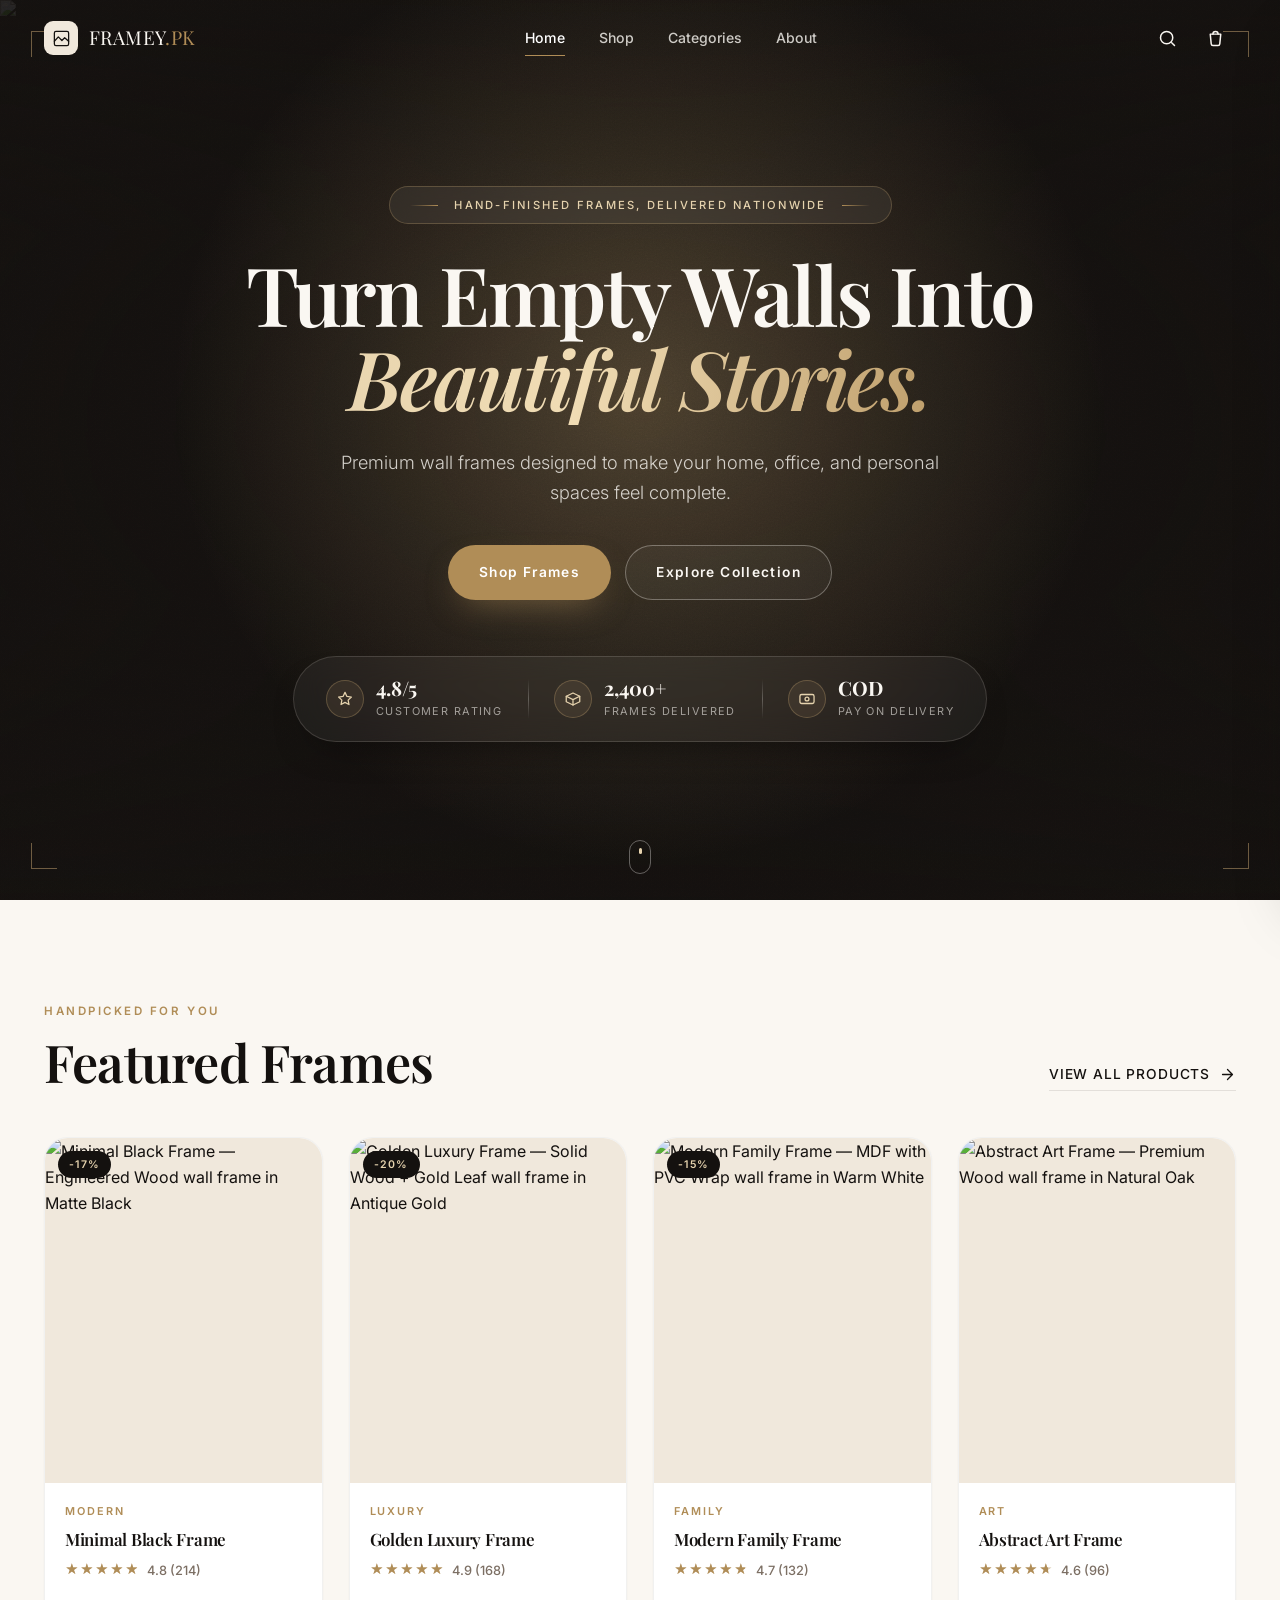
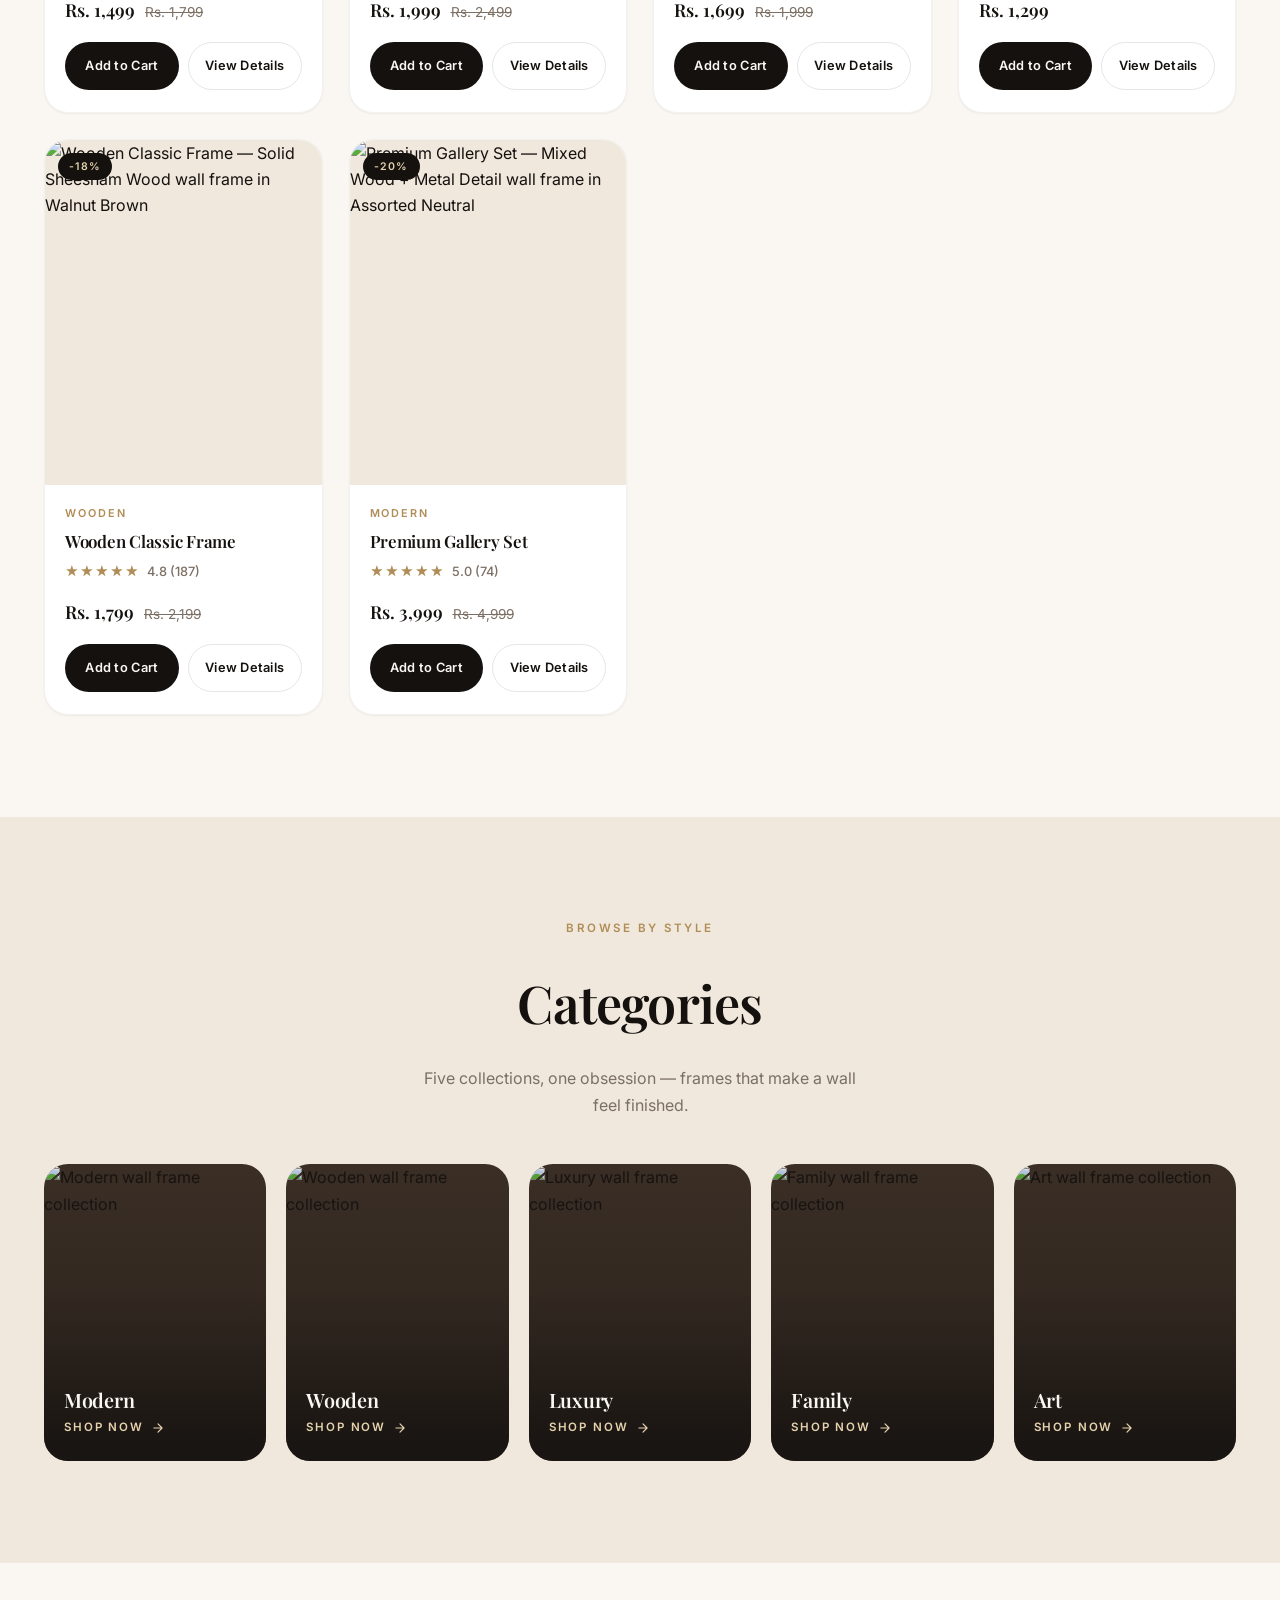
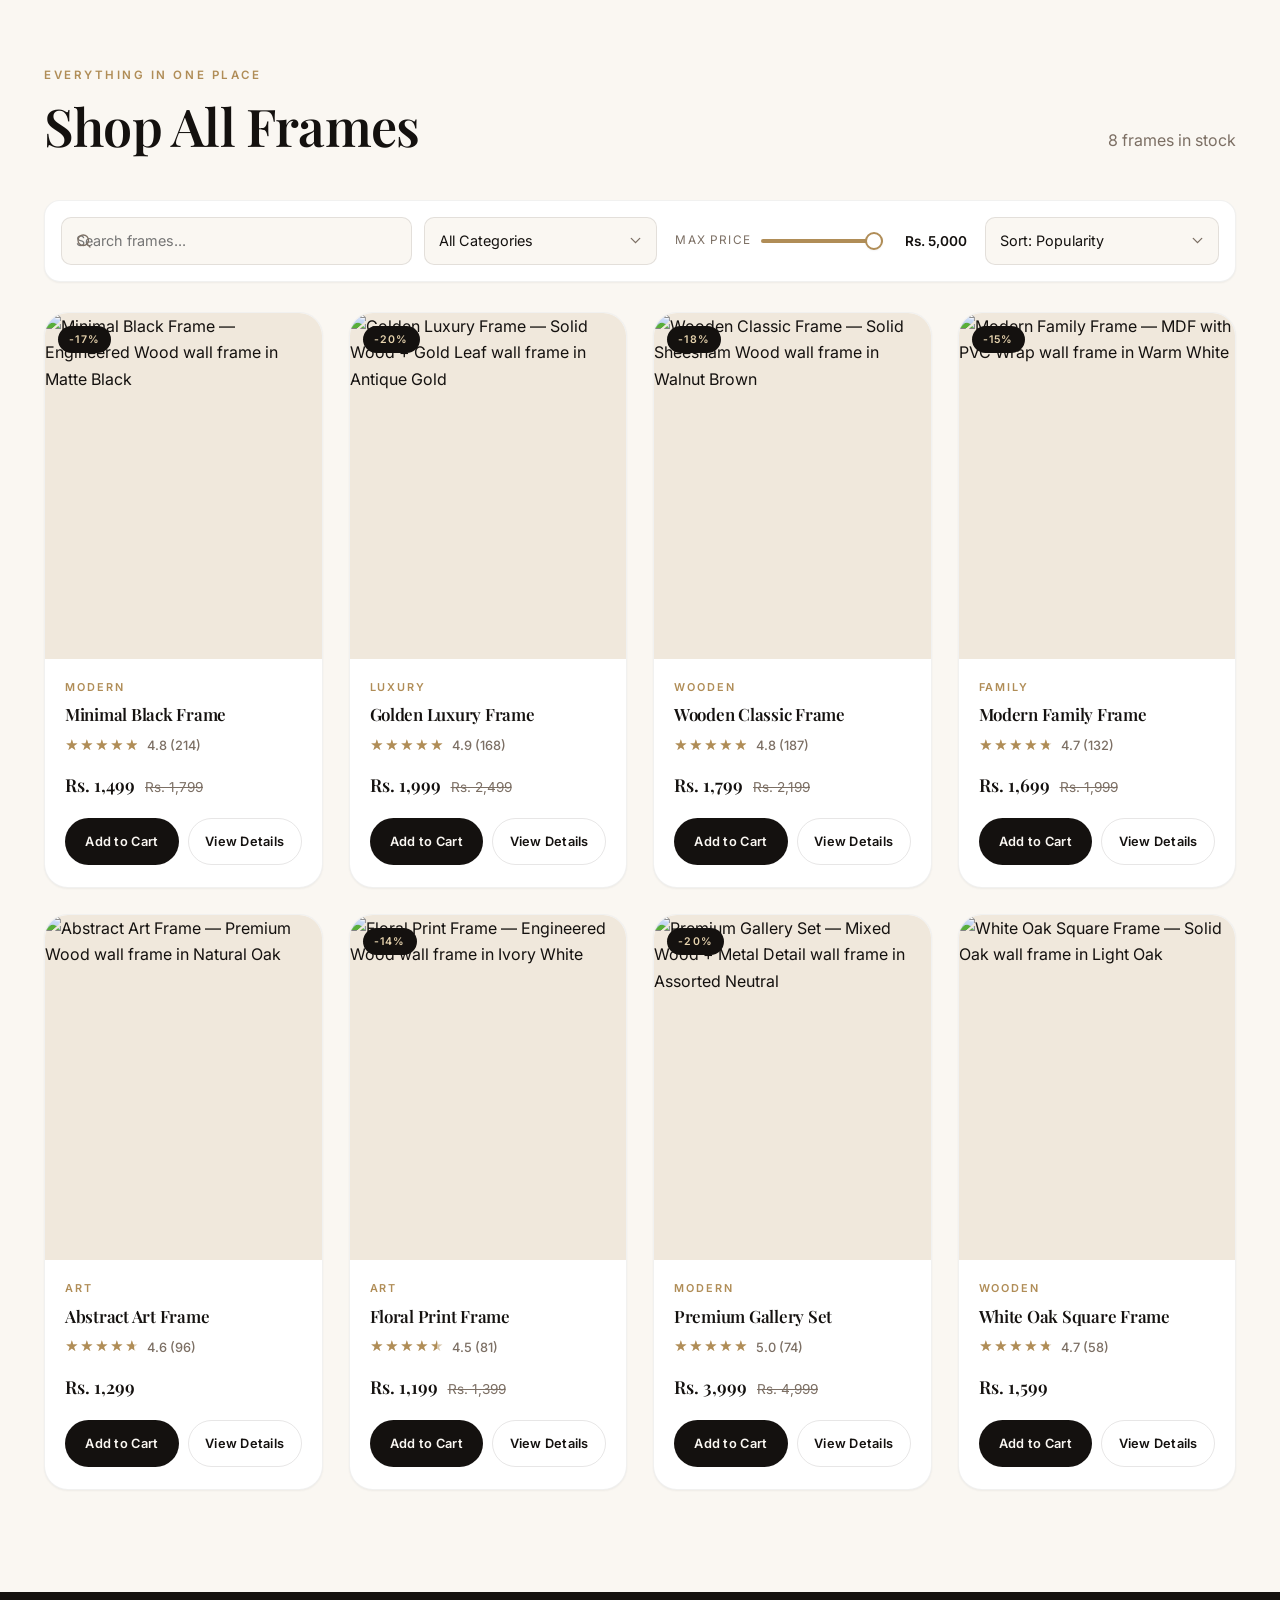
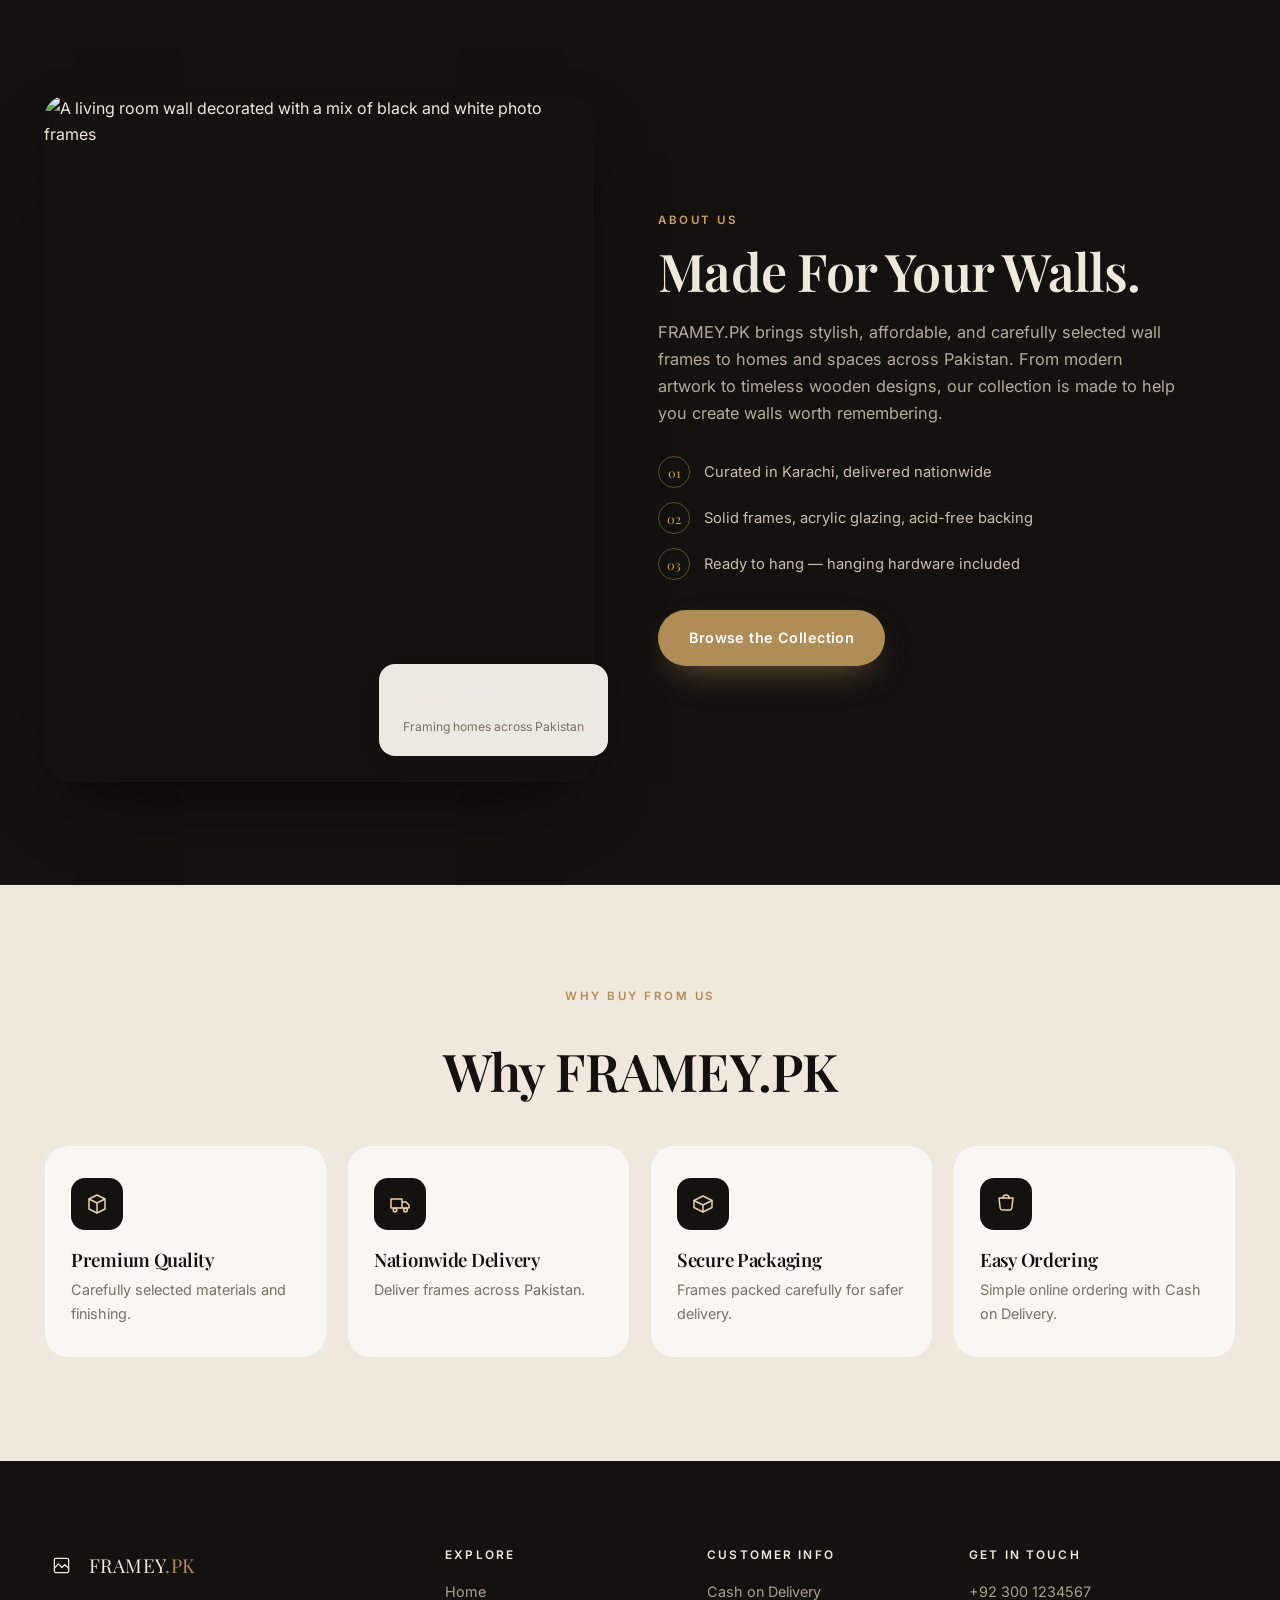
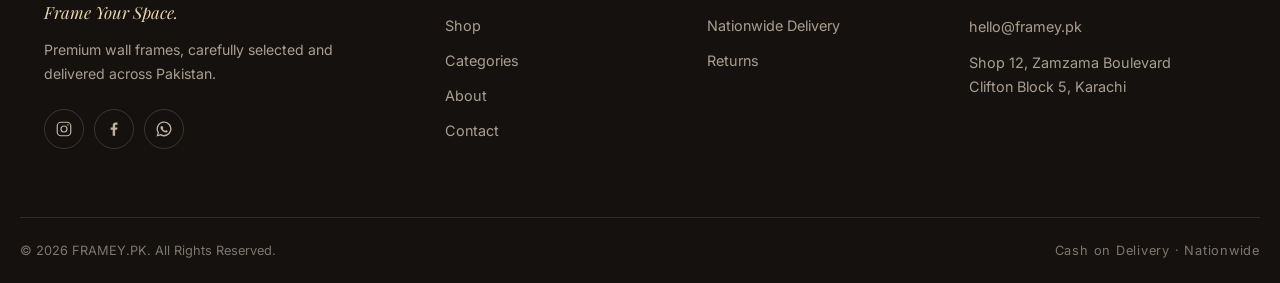
==== index.html @ b2a30f84 "Initial commit: FRAMEY.PK storefront, admin panel and Supabase schema" ====
<!DOCTYPE html>
<html lang="en">
<head>
<meta charset="UTF-8" />
<meta name="viewport" content="width=device-width, initial-scale=1.0" />
<title>FRAMEY.PK — Turn Empty Walls Into Beautiful Stories</title>
<meta name="description" content="FRAMEY.PK sells premium, hand-finished wall frames across Pakistan. Modern, wooden, luxury, family and art frames with nationwide delivery and Cash on Delivery." />
<meta name="theme-color" content="#14110f" />
<link rel="preconnect" href="https://fonts.googleapis.com" />
<link rel="preconnect" href="https://fonts.gstatic.com" crossorigin />
<link href="https://fonts.googleapis.com/css2?family=Playfair+Display:wght@500;600;700&family=Inter:wght@300;400;500;600&display=swap" rel="stylesheet" />
<link rel="stylesheet" href="style.css" />
</head>
<body>

<!-- ================= NAVBAR ================= -->
<header class="nav" id="nav">
  <div class="nav__inner container">
    <a href="#home" class="brand" aria-label="FRAMEY.PK home">
      <span class="brand__mark" aria-hidden="true">
        <svg viewBox="0 0 24 24" fill="none" stroke="currentColor" stroke-width="1.6">
          <rect x="3" y="3" width="18" height="18" rx="2" />
          <path d="M3 15.5 8 10l4.5 4.5L16 11l5 4.5" stroke-linecap="round" stroke-linejoin="round" />
        </svg>
      </span>
      <span class="brand__text">FRAMEY<em>.PK</em></span>
    </a>

    <nav class="nav__links" id="navLinks" aria-label="Primary">
      <a href="#home" class="nav__link is-active">Home</a>
      <a href="#shop" class="nav__link">Shop</a>
      <a href="#categories" class="nav__link">Categories</a>
      <a href="#about" class="nav__link">About</a>
    </nav>

    <div class="nav__actions">
      <button class="icon-btn" id="searchToggle" type="button" aria-label="Search frames" aria-expanded="false">
        <svg viewBox="0 0 24 24" fill="none" stroke="currentColor" stroke-width="1.7" stroke-linecap="round">
          <circle cx="11" cy="11" r="7" /><path d="m20 20-3.2-3.2" />
        </svg>
      </button>

      <button class="icon-btn" id="cartToggle" type="button" aria-label="Open cart" aria-expanded="false">
        <svg viewBox="0 0 24 24" fill="none" stroke="currentColor" stroke-width="1.7" stroke-linecap="round" stroke-linejoin="round">
          <path d="M6 7h12l-1.1 11.2a2 2 0 0 1-2 1.8H9.1a2 2 0 0 1-2-1.8Z" />
          <path d="M9 7a3 3 0 0 1 6 0" />
        </svg>
        <span class="badge" id="cartCount" hidden>0</span>
      </button>

      <button class="icon-btn burger" id="burger" type="button" aria-label="Open menu" aria-expanded="false" aria-controls="navLinks">
        <span></span><span></span><span></span>
      </button>
    </div>
  </div>

  <!-- Search bar (collapsible) -->
  <div class="navsearch" id="navSearch" hidden>
    <div class="container navsearch__inner">
      <svg viewBox="0 0 24 24" fill="none" stroke="currentColor" stroke-width="1.7" stroke-linecap="round" aria-hidden="true">
        <circle cx="11" cy="11" r="7" /><path d="m20 20-3.2-3.2" />
      </svg>
      <input type="search" id="navSearchInput" placeholder="Search frames — try &quot;wooden&quot; or &quot;luxury&quot;" aria-label="Search products" />
      <span class="navsearch__count" id="navSearchCount"></span>
      <button class="navsearch__close" id="navSearchClose" type="button" aria-label="Close search">&times;</button>
    </div>
  </div>
</header>

<main>
<!-- ================= HERO ================= -->
<section class="hero" id="home">
  <div class="hero__media">
    <img src="https://images.unsplash.com/photo-1650138278103-1f8a3d208cb3?auto=format&fit=crop&w=1920&q=70"
         alt="A living room with a colourful gallery wall of framed pictures above a blue sofa" fetchpriority="high" />
  </div>
  <div class="hero__scrim"></div>
  <div class="hero__glow" aria-hidden="true"></div>
  <div class="hero__grain" aria-hidden="true"></div>

  <div class="hero__marks" aria-hidden="true">
    <span></span><span></span><span></span><span></span>
  </div>

  <div class="container hero__inner">
    <p class="hero__eyebrow reveal" data-delay="0">
      <span class="rule"></span>
      <span>Hand-finished frames, delivered nationwide</span>
      <span class="rule"></span>
    </p>

    <h1 class="hero__title reveal" data-delay="1">
      Turn Empty Walls Into <em>Beautiful Stories.</em>
    </h1>

    <p class="hero__text reveal" data-delay="2">
      Premium wall frames designed to make your home, office, and personal spaces feel complete.
    </p>

    <div class="hero__cta reveal" data-delay="3">
      <a href="#shop" class="btn btn--gold hero__btn" data-scroll>Shop Frames</a>
      <a href="#categories" class="btn btn--ghost hero__btn" data-scroll>Explore Collection</a>
    </div>

    <ul class="hero__stats reveal" data-delay="4">
      <li class="hero__stat">
        <span class="hero__statIcon" aria-hidden="true">
          <svg viewBox="0 0 24 24" fill="none" stroke="currentColor" stroke-width="1.7" stroke-linecap="round" stroke-linejoin="round">
            <path d="m12 3.2 2.6 5.4 5.9.8-4.3 4.1 1.1 5.9-5.3-2.9-5.3 2.9 1.1-5.9L3.5 9.4l5.9-.8L12 3.2Z" />
          </svg>
        </span>
        <span class="hero__statBody"><strong>4.8/5</strong><span>Customer rating</span></span>
      </li>
      <li class="hero__stat">
        <span class="hero__statIcon" aria-hidden="true">
          <svg viewBox="0 0 24 24" fill="none" stroke="currentColor" stroke-width="1.7" stroke-linecap="round" stroke-linejoin="round">
            <path d="M3 8.4 12 4l9 4.4v7.2L12 20l-9-4.4V8.4Z" />
            <path d="m3 8.4 9 4.4 9-4.4M12 12.8V20" />
          </svg>
        </span>
        <span class="hero__statBody"><strong>2,400+</strong><span>Frames delivered</span></span>
      </li>
      <li class="hero__stat">
        <span class="hero__statIcon" aria-hidden="true">
          <svg viewBox="0 0 24 24" fill="none" stroke="currentColor" stroke-width="1.7" stroke-linecap="round" stroke-linejoin="round">
            <rect x="2.6" y="6" width="18.8" height="12" rx="2.2" />
            <circle cx="12" cy="12" r="2.6" />
          </svg>
        </span>
        <span class="hero__statBody"><strong>COD</strong><span>Pay on delivery</span></span>
      </li>
    </ul>
  </div>

  <a class="hero__scroll" href="#featured" data-scroll aria-label="Scroll to featured frames">
    <span></span>
  </a>
</section>

<!-- ================= FEATURED ================= -->
<section class="section" id="featured">
  <div class="container">
    <header class="sec-head reveal">
      <div>
        <p class="sec-head__eyebrow">Handpicked for you</p>
        <h2 class="sec-head__title">Featured Frames</h2>
      </div>
      <a href="#shop" class="link-arrow" data-scroll>View all products
        <svg viewBox="0 0 24 24" fill="none" stroke="currentColor" stroke-width="1.8" stroke-linecap="round" stroke-linejoin="round" aria-hidden="true">
          <path d="M5 12h13M12 5l7 7-7 7" />
        </svg>
      </a>
    </header>

    <div class="grid grid--featured" id="featuredGrid"></div>
  </div>
</section>

<!-- ================= CATEGORIES ================= -->
<section class="section section--beige" id="categories">
  <div class="container">
    <header class="sec-head sec-head--center reveal">
      <p class="sec-head__eyebrow">Browse by style</p>
      <h2 class="sec-head__title">Categories</h2>
      <p class="sec-head__sub">Five collections, one obsession — frames that make a wall feel finished.</p>
    </header>

    <div class="cats" id="catGrid"></div>
  </div>
</section>

<!-- ================= SHOP ================= -->
<section class="section" id="shop">
  <div class="container">
    <header class="sec-head reveal">
      <div>
        <p class="sec-head__eyebrow">Everything in one place</p>
        <h2 class="sec-head__title">Shop All Frames</h2>
      </div>
      <p class="sec-head__sub sec-head__sub--right" id="shopCount" aria-live="polite"></p>
    </header>

    <!-- Toolbar -->
    <div class="toolbar reveal" id="toolbar">
      <div class="toolbar__row">
        <div class="field field--search">
          <svg viewBox="0 0 24 24" fill="none" stroke="currentColor" stroke-width="1.7" stroke-linecap="round" aria-hidden="true">
            <circle cx="11" cy="11" r="7" /><path d="m20 20-3.2-3.2" />
          </svg>
          <input type="search" id="shopSearch" placeholder="Search frames..." aria-label="Search frames" />
        </div>

        <div class="field">
          <select id="shopCategory" aria-label="Filter by category">
            <option value="all">All Categories</option>
          </select>
        </div>

        <div class="field field--price">
          <label for="shopPrice">Max Price</label>
          <input type="range" id="shopPrice" min="0" max="5000" step="100" value="5000" />
          <output id="shopPriceOut">Rs. 5,000</output>
        </div>

        <div class="field">
          <select id="shopSort" aria-label="Sort products">
            <option value="popular">Sort: Popularity</option>
            <option value="low">Price: Low to High</option>
            <option value="high">Price: High to Low</option>
            <option value="rating">Rating: Highest</option>
            <option value="name">Name: A to Z</option>
          </select>
        </div>
      </div>

      <div class="chips" id="activeChips" hidden>
        <span class="chips__label">Active:</span>
        <div class="chips__list" id="chipList"></div>
        <button class="btn btn--tiny" id="clearFilters" type="button">Clear all</button>
      </div>
    </div>

    <div class="grid grid--shop" id="shopGrid"></div>

    <div class="empty" id="shopEmpty" hidden>
      <div class="empty__icon" aria-hidden="true">
        <svg viewBox="0 0 24 24" fill="none" stroke="currentColor" stroke-width="1.4">
          <rect x="3" y="3" width="18" height="18" rx="2" />
          <path d="m7 15 3.2-3.4L13 14.6l2.4-2.6L19 16" stroke-linecap="round" stroke-linejoin="round" />
        </svg>
      </div>
      <h3 id="shopEmptyTitle">No frames match your filters</h3>
      <p id="shopEmptyText">Try a different category, raise the price limit, or clear your search.</p>
      <button class="btn btn--dark" id="emptyReset" type="button">Reset Filters</button>
    </div>
  </div>
</section>

<!-- ================= ABOUT ================= -->
<section class="section section--ink" id="about">
  <div class="container about">
    <figure class="about__media reveal">
      <img src="https://images.unsplash.com/photo-1562379448-8ed492a653cf?auto=format&fit=crop&w=1000&q=70"
           alt="A living room wall decorated with a mix of black and white photo frames" loading="lazy" />
      <figcaption class="about__badge">
        <strong>Since 2019</strong>
        <span>Framing homes across Pakistan</span>
      </figcaption>
    </figure>

    <div class="about__body reveal" data-delay="1">
      <p class="sec-head__eyebrow">About us</p>
      <h2 class="sec-head__title">Made For Your Walls.</h2>
      <p class="about__text">
        FRAMEY.PK brings stylish, affordable, and carefully selected wall frames to homes and spaces
        across Pakistan. From modern artwork to timeless wooden designs, our collection is made to
        help you create walls worth remembering.
      </p>

      <ul class="about__points">
        <li><span>01</span>Curated in Karachi, delivered nationwide</li>
        <li><span>02</span>Solid frames, acrylic glazing, acid-free backing</li>
        <li><span>03</span>Ready to hang — hanging hardware included</li>
      </ul>

      <a href="#shop" class="btn btn--gold" data-scroll>Browse the Collection</a>
    </div>
  </div>
</section>

<!-- ================= WHY FRAMEY.PK ================= -->
<section class="section section--beige" id="why">
  <div class="container">
    <header class="sec-head sec-head--center reveal">
      <p class="sec-head__eyebrow">Why buy from us</p>
      <h2 class="sec-head__title">Why FRAMEY.PK</h2>
    </header>

    <div class="feats">
      <article class="feat reveal">
        <span class="feat__icon" aria-hidden="true">
          <svg viewBox="0 0 24 24" fill="none" stroke="currentColor" stroke-width="1.5" stroke-linecap="round" stroke-linejoin="round">
            <path d="M12 3 4 7v10l8 4 8-4V7Z" /><path d="m4 7 8 4 8-4M12 21V11" />
          </svg>
        </span>
        <h3>Premium Quality</h3>
        <p>Carefully selected materials and finishing.</p>
      </article>

      <article class="feat reveal" data-delay="1">
        <span class="feat__icon" aria-hidden="true">
          <svg viewBox="0 0 24 24" fill="none" stroke="currentColor" stroke-width="1.5" stroke-linecap="round" stroke-linejoin="round">
            <path d="M3 7h11v9H3zM14 10h4l3 3v3h-7z" /><circle cx="7" cy="18" r="1.8" /><circle cx="17.5" cy="18" r="1.8" />
          </svg>
        </span>
        <h3>Nationwide Delivery</h3>
        <p>Deliver frames across Pakistan.</p>
      </article>

      <article class="feat reveal" data-delay="2">
        <span class="feat__icon" aria-hidden="true">
          <svg viewBox="0 0 24 24" fill="none" stroke="currentColor" stroke-width="1.5" stroke-linecap="round" stroke-linejoin="round">
            <path d="M3 8.5 12 4l9 4.5v7L12 20l-9-4.5Z" /><path d="M3 8.5 12 13l9-4.5M12 13v7" />
          </svg>
        </span>
        <h3>Secure Packaging</h3>
        <p>Frames packed carefully for safer delivery.</p>
      </article>

      <article class="feat reveal" data-delay="3">
        <span class="feat__icon" aria-hidden="true">
          <svg viewBox="0 0 24 24" fill="none" stroke="currentColor" stroke-width="1.5" stroke-linecap="round" stroke-linejoin="round">
            <path d="M5 6h14l-1.2 10.2a2 2 0 0 1-2 1.8H8.2a2 2 0 0 1-2-1.8Z" /><path d="M9 6a3 3 0 0 1 6 0" />
          </svg>
        </span>
        <h3>Easy Ordering</h3>
        <p>Simple online ordering with Cash on Delivery.</p>
      </article>
    </div>
  </div>
</section>
</main>

<!-- ================= FOOTER ================= -->
<footer class="footer">
  <div class="container footer__inner">
    <div class="footer__brand">
      <a href="#home" class="brand brand--footer">
        <span class="brand__mark" aria-hidden="true">
          <svg viewBox="0 0 24 24" fill="none" stroke="currentColor" stroke-width="1.6">
            <rect x="3" y="3" width="18" height="18" rx="2" />
            <path d="M3 15.5 8 10l4.5 4.5L16 11l5 4.5" stroke-linecap="round" stroke-linejoin="round" />
          </svg>
        </span>
        <span class="brand__text">FRAMEY<em>.PK</em></span>
      </a>
      <p class="footer__tag">Frame Your Space.</p>
      <p class="footer__blurb">
        Premium wall frames, carefully selected and delivered across Pakistan.
      </p>
      <ul class="socials" aria-label="Social links">
        <li>
          <a href="https://instagram.com" target="_blank" rel="noopener noreferrer" aria-label="Instagram">
            <svg viewBox="0 0 24 24" fill="none" stroke="currentColor" stroke-width="1.6" aria-hidden="true">
              <rect x="3" y="3" width="18" height="18" rx="5" /><circle cx="12" cy="12" r="4" /><circle cx="17.2" cy="6.8" r="1" fill="currentColor" stroke="none" />
            </svg>
          </a>
        </li>
        <li>
          <a href="https://facebook.com" target="_blank" rel="noopener noreferrer" aria-label="Facebook">
            <svg viewBox="0 0 24 24" fill="currentColor" aria-hidden="true">
              <path d="M13.5 21v-8h2.7l.4-3.1h-3.1V7.9c0-.9.25-1.5 1.55-1.5h1.65V3.6c-.29-.04-1.27-.12-2.41-.12-2.39 0-4.03 1.46-4.03 4.14V9.9H7.5V13h2.76v8Z" />
            </svg>
          </a>
        </li>
        <li>
          <a href="https://wa.me/923001234567" target="_blank" rel="noopener noreferrer" aria-label="WhatsApp">
            <svg viewBox="0 0 24 24" fill="currentColor" aria-hidden="true">
              <path d="M12.04 2a9.9 9.9 0 0 0-8.5 14.95L2 22l5.2-1.5A9.9 9.9 0 1 0 12.04 2Zm0 1.8a8.1 8.1 0 1 1-4.2 15l-.3-.18-3.08.89.88-3-.2-.31A8.1 8.1 0 0 1 12.04 3.8Zm-3.3 4.3c-.15 0-.4.06-.6.29-.21.22-.8.78-.8 1.9 0 1.12.82 2.2.93 2.35.11.15 1.6 2.56 4 3.48 2 .77 2.4.62 2.83.58.44-.04 1.4-.57 1.6-1.12.2-.55.2-1.02.14-1.12-.06-.1-.2-.15-.42-.26-.21-.11-1.26-.62-1.45-.7-.2-.07-.34-.1-.48.11-.15.22-.55.7-.67.84-.13.15-.25.17-.46.06-.22-.11-.91-.34-1.73-1.07-.64-.57-1.07-1.27-1.19-1.49-.13-.22-.02-.34.09-.45.1-.1.21-.24.31-.37.11-.12.14-.21.21-.35.07-.13.04-.25-.02-.35-.06-.11-.48-1.19-.67-1.62-.17-.42-.35-.37-.48-.38l-.42-.01Z" />
            </svg>
          </a>
        </li>
      </ul>
    </div>

    <nav class="footer__col" aria-label="Footer">
      <h4>Explore</h4>
      <ul>
        <li><a href="#home" data-scroll>Home</a></li>
        <li><a href="#shop" data-scroll>Shop</a></li>
        <li><a href="#categories" data-scroll>Categories</a></li>
        <li><a href="#about" data-scroll>About</a></li>
        <li><a href="#contact" data-scroll>Contact</a></li>
      </ul>
    </nav>

    <div class="footer__col">
      <h4>Customer Info</h4>
      <ul>
        <li>Cash on Delivery</li>
        <li>Nationwide Delivery</li>
        <li>Returns</li>
      </ul>
    </div>

    <div class="footer__col" id="contact">
      <h4>Get In Touch</h4>
      <ul class="footer__contact">
        <li><a href="tel:+923001234567">+92 300 1234567</a></li>
        <li><a href="mailto:hello@framey.pk">hello@framey.pk</a></li>
        <li>Shop 12, Zamzama Boulevard<br />Clifton Block 5, Karachi</li>
      </ul>
    </div>
  </div>

  <div class="container footer__bottom">
    <p>&copy; 2026 FRAMEY.PK. All Rights Reserved.</p>
    <p class="footer__pay">Cash on Delivery &middot; Nationwide</p>
  </div>
</footer>

<!-- ================= PRODUCT MODAL ================= -->
<div class="overlay" id="productOverlay" hidden>
  <div class="modal" id="productModal" role="dialog" aria-modal="true" aria-labelledby="pmName">
    <button class="modal__close" data-close type="button" aria-label="Close product details">&times;</button>
    <div class="modal__body" id="productModalBody"></div>
  </div>
</div>

<!-- ================= CART DRAWER ================= -->
<div class="scrim" id="cartScrim" hidden></div>
<aside class="drawer" id="cartDrawer" aria-label="Shopping cart" aria-hidden="true">
  <header class="drawer__head">
    <h3>Your Cart <span id="drawerCount" class="drawer__count"></span></h3>
    <button class="drawer__close" id="cartClose" type="button" aria-label="Close cart">&times;</button>
  </header>

  <div class="drawer__body" id="cartItems"></div>

  <footer class="drawer__foot" id="cartFoot">
    <div class="sumline"><span>Subtotal</span><strong id="sumSubtotal">Rs. 0</strong></div>
    <div class="sumline"><span>Delivery</span><strong id="sumDelivery">Rs. 250</strong></div>
    <div class="sumline sumline--total"><span>Total</span><strong id="sumTotal">Rs. 0</strong></div>
    <p class="drawer__note">Pay in cash when your frames arrive. Nationwide delivery across Pakistan.</p>
    <button class="btn btn--gold btn--block" id="toCheckout" type="button">Proceed to Checkout</button>
    <button class="btn btn--ghost btn--block" id="keepShopping" type="button">Continue Shopping</button>
  </footer>
</aside>

<!-- ================= CHECKOUT MODAL ================= -->
<div class="overlay overlay--top" id="checkoutOverlay" hidden>
  <div class="modal modal--checkout" id="checkoutModal" role="dialog" aria-modal="true" aria-labelledby="coTitle">
    <button class="modal__close" data-close type="button" aria-label="Close checkout">&times;</button>

    <div class="checkout">
      <div class="checkout__main">
        <h2 class="checkout__title" id="coTitle">Checkout</h2>
        <p class="checkout__sub">Fill in your details — we confirm by phone before dispatch.</p>

        <form id="checkoutForm" novalidate>
          <div class="form-grid">
            <div class="form-row">
              <label for="coName">Full Name</label>
              <input type="text" id="coName" name="name" placeholder="Ahmed Khan" autocomplete="name" />
              <small class="err" data-for="coName"></small>
            </div>

            <div class="form-row">
              <label for="coPhone">Phone Number</label>
              <input type="tel" id="coPhone" name="phone" placeholder="03XX XXXXXXX" inputmode="numeric" autocomplete="tel" />
              <small class="err" data-for="coPhone"></small>
            </div>

            <div class="form-row form-row--full">
              <label for="coEmail">Email</label>
              <input type="email" id="coEmail" name="email" placeholder="you@example.com" autocomplete="email" />
              <small class="err" data-for="coEmail"></small>
            </div>

            <div class="form-row form-row--full">
              <label for="coAddress">Complete Address</label>
              <textarea id="coAddress" name="address" rows="3" placeholder="House / flat no, street, area" autocomplete="street-address"></textarea>
              <small class="err" data-for="coAddress"></small>
            </div>

            <div class="form-row">
              <label for="coCity">City</label>
              <input type="text" id="coCity" name="city" placeholder="Karachi" autocomplete="address-level2" />
              <small class="err" data-for="coCity"></small>
            </div>

            <div class="form-row">
              <label for="coProvince">Province</label>
              <select id="coProvince" name="province">
                <option value="">Select province</option>
                <option>Punjab</option>
                <option>Sindh</option>
                <option>Khyber Pakhtunkhwa</option>
                <option>Balochistan</option>
                <option>Gilgit-Baltistan</option>
                <option>Azad Jammu &amp; Kashmir</option>
                <option>Islamabad Capital Territory</option>
              </select>
              <small class="err" data-for="coProvince"></small>
            </div>

            <div class="form-row">
              <label for="coPostal">Postal Code</label>
              <input type="text" id="coPostal" name="postal" placeholder="75500" inputmode="numeric" autocomplete="postal-code" />
              <small class="err" data-for="coPostal"></small>
            </div>

            <div class="form-row form-row--full">
              <label for="coNotes">Order Notes <span class="opt">(optional)</span></label>
              <textarea id="coNotes" name="notes" rows="2" placeholder="Delivery timing, landmark, gift message..."></textarea>
            </div>
          </div>

          <fieldset class="pay">
            <legend>Payment Method</legend>
            <label class="pay__opt is-selected">
              <input type="radio" name="payment" value="cod" checked />
              <span class="pay__box" aria-hidden="true"></span>
              <span class="pay__text">
                <strong>Cash on Delivery</strong>
                <small>Pay the courier in cash when your frames reach you.</small>
              </span>
            </label>
          </fieldset>

          <button class="btn btn--gold btn--block" type="submit" id="placeOrder">Place Order</button>
          <p class="pay__legal">By placing this order you confirm your delivery address and agree to pay on delivery.</p>
        </form>
      </div>

      <aside class="checkout__summary">
        <h4>Order Summary</h4>
        <div class="summary-items" id="summaryItems"></div>
        <div class="sumline"><span>Subtotal</span><strong id="sumSubtotal2">Rs. 0</strong></div>
        <div class="sumline"><span>Delivery</span><strong id="sumDelivery2">Rs. 250</strong></div>
        <div class="sumline sumline--total"><span>Total</span><strong id="sumTotal2">Rs. 0</strong></div>
        <ul class="trust">
          <li>Cash on Delivery</li>
          <li>Nationwide Delivery</li>
          <li>Secure Packaging</li>
        </ul>
      </aside>
    </div>
  </div>
</div>

<!-- ================= SUCCESS MODAL ================= -->
<div class="overlay overlay--top" id="successOverlay" hidden>
  <div class="modal modal--success" role="dialog" aria-modal="true" aria-labelledby="okTitle">
    <div class="success">
      <span class="success__tick" aria-hidden="true">
        <svg viewBox="0 0 24 24" fill="none" stroke="currentColor" stroke-width="2" stroke-linecap="round" stroke-linejoin="round">
          <path d="m5 12.5 4.5 4.5L19 7.5" />
        </svg>
      </span>
      <h2 id="okTitle">Order Placed Successfully!</h2>
      <p class="success__msg">
        Shukriya! We have received your order and our team will call you shortly to confirm delivery details.
      </p>
      <div class="success__box">
        <span>Order Number</span>
        <strong id="orderNumber">—</strong>
      </div>
      <p class="success__amount">Total payable on delivery: <strong id="orderTotal">Rs. 0</strong></p>
      <button class="btn btn--dark btn--block" data-close type="button">Continue Shopping</button>
    </div>
  </div>
</div>

<!-- ================= TOAST ================= -->
<div class="toast" id="toast" role="status" aria-live="polite" hidden></div>

<script src="https://cdn.jsdelivr.net/npm/@supabase/supabase-js@2/dist/umd/supabase.min.js"></script>
<script src="config.js"></script>
<script src="supabase-client.js"></script>
<script src="script.js"></script>
</body>
</html>
---- style.css ----
/* ==========================================================================
   FRAMEY.PK — style.css
   1. Tokens          6. Featured grid / card    11. About
   2. Reset & base    7. Categories              12. Why FRAMEY.PK
   3. Typography      8. Shop toolbar            13. Footer
   4. Buttons         9. Overlays & modal        14. Drawer (cart)
   5. Navbar         10. Forms / checkout        15. Toast & reveal
                                                   16. Responsive
   ========================================================================== */

/* ---------- 1. TOKENS ---------- */
:root{
  --ink:#14110f;
  --ink-2:#241d18;
  --brown:#3a2e25;
  --brown-2:#5b4a3d;
  --beige:#e8dcc8;
  --beige-2:#f0e8dc;
  --beige-3:#d8c8ae;
  --cream:#faf7f2;
  --white:#ffffff;
  --gold:#b08d57;
  --gold-2:#c9a45f;
  --gold-soft:#e6d3ae;
  --line:rgba(20,17,15,.10);
  --line-2:rgba(20,17,15,.06);
  --muted:#7c6f64;
  --danger:#b3402f;
  --ok:#2f6b4f;

  --ff-display:"Playfair Display",Georgia,"Times New Roman",serif;
  --ff-body:"Inter",-apple-system,BlinkMacSystemFont,"Segoe UI",Roboto,Helvetica,Arial,sans-serif;

  --r-sm:10px;
  --r:16px;
  --r-lg:24px;
  --r-xl:32px;

  --sh-1:0 1px 2px rgba(20,17,15,.05);
  --sh-2:0 10px 30px -12px rgba(20,17,15,.16);
  --sh-3:0 26px 60px -20px rgba(20,17,15,.28);
  --sh-gold:0 14px 34px -14px rgba(176,141,87,.62);

  --ease:cubic-bezier(.22,.7,.28,1);
  --nav-h:76px;
  --wrap:1240px;
}

/* ---------- 2. RESET & BASE ---------- */
*,*::before,*::after{box-sizing:border-box}
*{margin:0;padding:0}

/* `display` rules below would otherwise defeat the `hidden` attribute. */
[hidden]{display:none !important}

html{-webkit-text-size-adjust:100%}
html:focus-within{scroll-behavior:smooth}

body{
  font-family:var(--ff-body);
  font-size:16px;
  line-height:1.65;
  color:var(--ink);
  background:var(--cream);
  -webkit-font-smoothing:antialiased;
  text-rendering:optimizeLegibility;
  overflow-x:hidden;
}
body.is-locked{overflow:hidden}

img,svg{display:block;max-width:100%}
img{height:auto}
button,input,select,textarea{font:inherit;color:inherit}
button{background:none;border:0;cursor:pointer}
a{color:inherit;text-decoration:none}
ul{list-style:none}

:focus-visible{outline:2px solid var(--gold);outline-offset:3px;border-radius:4px}

::selection{background:var(--ink);color:var(--cream)}

.container{width:100%;max-width:var(--wrap);margin-inline:auto;padding-inline:24px}

.section{padding:clamp(64px,8vw,116px) 0}
section[id]{scroll-margin-top:calc(var(--nav-h) + 20px)}
.section--beige{background:var(--beige-2)}
.section--ink{background:var(--ink);color:var(--beige-2)}

/* ---------- 3. TYPOGRAPHY ---------- */
h1,h2,h3,h4{font-family:var(--ff-display);font-weight:600;line-height:1.1;letter-spacing:-.015em}

.sec-head{
  display:flex;align-items:flex-end;justify-content:space-between;gap:24px;
  margin-bottom:clamp(28px,3.6vw,48px);
}
.sec-head--center{flex-direction:column;align-items:center;text-align:center}
.sec-head__eyebrow{
  font-size:.72rem;font-weight:600;letter-spacing:.22em;text-transform:uppercase;
  color:var(--gold);margin-bottom:12px;
}
.sec-head__title{font-size:clamp(2rem,4.4vw,3.25rem)}
.sec-head__sub{color:var(--muted);max-width:46ch;margin-top:10px}
.sec-head__sub--right{text-align:right}

.link-arrow{
  display:inline-flex;align-items:center;gap:9px;white-space:nowrap;
  font-size:.86rem;font-weight:500;letter-spacing:.06em;text-transform:uppercase;
  padding-bottom:4px;border-bottom:1px solid var(--line);
  transition:color .3s var(--ease),border-color .3s var(--ease);
}
.link-arrow svg{width:17px;height:17px;transition:transform .35s var(--ease)}
.link-arrow:hover{color:var(--gold);border-color:var(--gold)}
.link-arrow:hover svg{transform:translateX(5px)}

/* ---------- 4. BUTTONS ---------- */
.btn{
  display:inline-flex;align-items:center;justify-content:center;gap:10px;
  padding:15px 30px;border-radius:999px;
  font-size:.9rem;font-weight:600;letter-spacing:.03em;
  border:1px solid transparent;cursor:pointer;
  transition:transform .3s var(--ease),box-shadow .3s var(--ease),
             background-color .3s var(--ease),color .3s var(--ease),border-color .3s var(--ease);
}
.btn:hover{transform:translateY(-2px)}
.btn:active{transform:translateY(0)}
.btn--block{width:100%}

.btn--gold{background:var(--gold);color:var(--white);box-shadow:var(--sh-gold)}
.btn--gold:hover{background:var(--brown);box-shadow:0 18px 40px -16px rgba(58,46,37,.7)}

.btn--dark{background:var(--ink);color:var(--cream)}
.btn--dark:hover{background:var(--brown);box-shadow:var(--sh-2)}

.btn--ghost{background:transparent;color:var(--ink);border-color:rgba(20,17,15,.24)}
.btn--ghost:hover{background:var(--ink);color:var(--cream);border-color:var(--ink)}

.section--ink .btn--ghost{color:var(--beige-2);border-color:rgba(232,220,200,.3)}
.section--ink .btn--ghost:hover{background:var(--beige-2);color:var(--ink);border-color:var(--beige-2)}

.btn--tiny{padding:8px 16px;font-size:.74rem;letter-spacing:.08em;text-transform:uppercase;
  border:1px solid var(--line);border-radius:999px;color:var(--muted)}
.btn--tiny:hover{background:var(--ink);color:var(--cream);border-color:var(--ink)}

/* ---------- 5. NAVBAR ---------- */
.nav{position:fixed;inset:0 0 auto;z-index:70;transition:background-color .4s var(--ease),box-shadow .4s var(--ease)}
.nav::after{
  content:"";position:absolute;inset:0;z-index:-1;
  background:rgba(250,247,242,.82);
  -webkit-backdrop-filter:blur(16px) saturate(160%);
  backdrop-filter:blur(16px) saturate(160%);
  border-bottom:1px solid transparent;
  opacity:0;transition:opacity .4s var(--ease),border-color .4s var(--ease);
}
.nav.is-stuck::after{opacity:1;border-bottom-color:var(--line-2)}
.nav.is-stuck{box-shadow:0 10px 30px -24px rgba(20,17,15,.5)}

/* Over the dark hero the navbar is light; once stuck it flips to ink. */
.nav:not(.is-stuck) .brand__text{color:var(--cream)}
.nav:not(.is-stuck) .brand__mark{background:var(--beige-2);color:var(--ink)}
.nav:not(.is-stuck) .nav__link{color:rgba(250,247,242,.8)}
.nav:not(.is-stuck) .nav__link:hover,
.nav:not(.is-stuck) .nav__link.is-active{color:#fff}
.nav:not(.is-stuck) .icon-btn{color:var(--cream)}
.nav:not(.is-stuck) .icon-btn:hover{background:rgba(250,247,242,.16)}
.nav:not(.is-stuck) .burger span{background:var(--cream)}
.nav:not(.is-stuck) .badge{border-color:transparent}

.nav__inner{height:var(--nav-h);display:flex;align-items:center;justify-content:space-between;gap:20px}

.brand{display:inline-flex;align-items:center;gap:11px;font-family:var(--ff-display);font-size:1.2rem;letter-spacing:.02em}
.brand__mark{
  width:34px;height:34px;display:grid;place-items:center;border-radius:9px;
  background:var(--ink);color:var(--beige-2);flex:none;
  transition:transform .4s var(--ease);
}
.brand__mark svg{width:19px;height:19px}
.brand:hover .brand__mark{transform:rotate(-6deg)}
.brand__text em{font-style:normal;color:var(--gold)}

.nav__links{display:flex;align-items:center;gap:34px}
.nav__link{
  position:relative;font-size:.88rem;font-weight:500;color:var(--brown-2);
  padding:6px 0;transition:color .3s var(--ease);
}
.nav__link::after{
  content:"";position:absolute;left:0;bottom:0;width:100%;height:1px;background:var(--gold);
  transform:scaleX(0);transform-origin:right;transition:transform .35s var(--ease);
}
.nav__link:hover,.nav__link.is-active{color:var(--ink)}
.nav__link:hover::after,.nav__link.is-active::after{transform:scaleX(1);transform-origin:left}

.nav__actions{display:flex;align-items:center;gap:6px}
.icon-btn{
  position:relative;width:42px;height:42px;display:grid;place-items:center;border-radius:50%;
  color:var(--ink);transition:background-color .3s var(--ease),transform .3s var(--ease);
}
.icon-btn svg{width:21px;height:21px}
.icon-btn:hover{background:rgba(20,17,15,.06);transform:translateY(-1px)}
.badge{
  position:absolute;top:2px;right:0;min-width:19px;height:19px;padding:0 5px;
  display:grid;place-items:center;border-radius:999px;
  background:var(--gold);color:#fff;font-size:.68rem;font-weight:600;line-height:1;
  border:2px solid var(--cream);
}

.burger{display:none;flex-direction:column;gap:4.5px}
.burger span{width:19px;height:1.7px;background:var(--ink);border-radius:2px;transition:transform .35s var(--ease),opacity .25s var(--ease)}
.burger[aria-expanded="true"] span:nth-child(1){transform:translateY(6.2px) rotate(45deg)}
.burger[aria-expanded="true"] span:nth-child(2){opacity:0}
.burger[aria-expanded="true"] span:nth-child(3){transform:translateY(-6.2px) rotate(-45deg)}

/* search */
.navsearch{border-top:1px solid var(--line-2);animation:dropIn .35s var(--ease)}
@keyframes dropIn{from{opacity:0;transform:translateY(-10px)}to{opacity:1;transform:none}}
.navsearch__inner{display:flex;align-items:center;gap:14px;height:66px}
.navsearch__inner > svg{width:20px;height:20px;color:var(--muted);flex:none}
.navsearch input{
  flex:1;min-width:0;background:none;border:0;font-size:1rem;padding:8px 0;
}
.navsearch input::placeholder{color:var(--muted)}
.navsearch__count{font-size:.78rem;color:var(--muted);white-space:nowrap}
.navsearch__close{width:34px;height:34px;border-radius:50%;font-size:1.5rem;line-height:1;color:var(--muted);transition:background-color .3s var(--ease)}
.navsearch__close:hover{background:rgba(20,17,15,.06)}

/* ---------- HERO ---------- */
/* Centred editorial hero: photo -> scrim -> gold glow -> grain -> corner marks. */
.hero{
  position:relative;min-height:clamp(620px,100svh,900px);
  display:flex;align-items:center;justify-content:center;
  padding:calc(var(--nav-h) + 56px) 0 104px;
  overflow:hidden;background:var(--ink);
  isolation:isolate;
}
.hero__media{position:absolute;inset:0;z-index:-4}
.hero__media img{width:100%;height:100%;object-fit:cover;object-position:center 42%;
  transform:scale(1.08);animation:heroZoom 20s var(--ease) forwards}
@keyframes heroZoom{to{transform:scale(1)}}

/* Centre-weighted vignette keeps the centred copy legible, dark top band
   anchors the light navbar, dark foot blends into the next section. */
.hero__scrim{
  position:absolute;inset:0;z-index:-3;
  background:
    radial-gradient(ellipse 78% 62% at 50% 46%,
      rgba(20,17,15,.9) 0%,rgba(20,17,15,.74) 48%,rgba(20,17,15,.46) 100%),
    linear-gradient(180deg,
      rgba(20,17,15,.86) 0%,rgba(20,17,15,.2) 26%,
      rgba(20,17,15,.24) 66%,rgba(20,17,15,.8) 100%);
}

/* Soft gold bloom behind the headline. */
.hero__glow{
  position:absolute;left:50%;top:44%;z-index:-2;
  width:min(1000px,120vw);aspect-ratio:1;transform:translate(-50%,-50%);
  background:radial-gradient(circle,
    rgba(201,168,116,.3) 0%,rgba(201,168,116,.12) 38%,transparent 66%);
  pointer-events:none;animation:heroGlow 9s var(--ease) infinite alternate;
}
@keyframes heroGlow{from{opacity:.55;transform:translate(-50%,-50%) scale(.92)}to{opacity:1;transform:translate(-50%,-50%) scale(1.06)}}

/* Fine film grain stops the large gradient from banding. */
.hero__grain{
  position:absolute;inset:0;z-index:-1;pointer-events:none;opacity:.4;
  background-image:url("data:image/svg+xml;utf8,<svg xmlns='http://www.w3.org/2000/svg' width='140' height='140'><filter id='n'><feTurbulence type='fractalNoise' baseFrequency='.85' numOctaves='3' stitchTiles='stitch'/><feColorMatrix type='saturate' values='0'/></filter><rect width='140' height='140' filter='url(%23n)' opacity='.5'/></svg>");
  background-size:180px 180px;mix-blend-mode:overlay;
}

/* Corner brackets = the frame motif, drawn in gold. */
.hero__marks{position:absolute;inset:clamp(14px,2.4vw,34px);z-index:1;pointer-events:none}
.hero__marks span{position:absolute;width:26px;height:26px;border:1px solid rgba(201,168,116,.5)}
.hero__marks span:nth-child(1){top:0;left:0;border-right:0;border-bottom:0}
.hero__marks span:nth-child(2){top:0;right:0;border-left:0;border-bottom:0}
.hero__marks span:nth-child(3){bottom:0;left:0;border-right:0;border-top:0}
.hero__marks span:nth-child(4){bottom:0;right:0;border-left:0;border-top:0}

.hero__inner{position:relative;z-index:2;color:var(--cream);
  max-width:960px;text-align:center;display:flex;flex-direction:column;align-items:center}

/* --- eyebrow --- */
.hero__eyebrow{display:inline-flex;align-items:center;gap:16px;margin:0 0 26px;
  padding:9px 20px;border-radius:999px;
  border:1px solid rgba(201,168,116,.28);background:rgba(250,247,242,.06);
  -webkit-backdrop-filter:blur(10px);backdrop-filter:blur(10px);
  font-size:.7rem;font-weight:500;letter-spacing:.2em;text-transform:uppercase;
  color:var(--gold-soft);white-space:nowrap}
.hero__eyebrow .rule{display:block;width:28px;height:1px;flex:none;
  background:linear-gradient(90deg,transparent,var(--gold))}
.hero__eyebrow .rule:last-child{background:linear-gradient(90deg,var(--gold),transparent)}
.rule{display:block;width:44px;height:1px;background:var(--gold);flex:none}

/* --- headline --- */
.hero__title{font-size:clamp(2.5rem,6.6vw,5.1rem);line-height:1.04;
  letter-spacing:-.03em;text-wrap:balance;max-width:16ch;margin:0}
.hero__title em{display:block;font-style:italic;padding-bottom:.06em;
  background:linear-gradient(96deg,var(--gold-soft) 0%,#f0dcb4 42%,var(--gold) 100%);
  -webkit-background-clip:text;background-clip:text;
  -webkit-text-fill-color:transparent;color:var(--gold-soft)}
.hero__text{max-width:56ch;margin:22px auto 0;
  font-size:clamp(.98rem,1.5vw,1.14rem);line-height:1.65;
  color:rgba(250,247,242,.8);font-weight:300;text-wrap:pretty}

/* --- buttons --- */
.hero__cta{display:flex;flex-wrap:wrap;justify-content:center;gap:14px;margin-top:38px}
.hero__btn{position:relative;overflow:hidden;isolation:isolate;
  padding:15px 30px;font-size:.86rem;letter-spacing:.1em}
.hero__btn::after{ /* light sweep on hover */
  content:"";position:absolute;inset:0;z-index:-1;
  background:linear-gradient(100deg,transparent 20%,rgba(255,255,255,.34) 50%,transparent 80%);
  transform:translateX(-120%);transition:transform .75s var(--ease)}
.hero__btn:hover::after{transform:translateX(120%)}
.hero .btn--ghost{color:var(--cream);border-color:rgba(250,247,242,.32);background:rgba(250,247,242,.04)}
.hero .btn--ghost:hover{background:var(--cream);color:var(--ink);border-color:var(--cream)}

/* --- trust stats --- */
.hero__stats{display:flex;flex-wrap:wrap;justify-content:center;
  gap:0;margin:56px 0 0;padding:6px;list-style:none;
  border:1px solid rgba(250,247,242,.14);border-radius:999px;
  background:rgba(250,247,242,.05);
  -webkit-backdrop-filter:blur(14px);backdrop-filter:blur(14px);
  box-shadow:0 18px 44px -28px rgba(0,0,0,.9)}
.hero__stat{display:flex;align-items:center;gap:12px;
  padding:14px 26px;position:relative;
  transition:background-color .4s var(--ease)}
.hero__stat+.hero__stat::before{content:"";position:absolute;left:0;top:22%;height:56%;
  width:1px;background:linear-gradient(180deg,transparent,rgba(250,247,242,.26),transparent)}
.hero__stat:hover{background:rgba(250,247,242,.06)}
.hero__statIcon{display:grid;place-items:center;width:38px;height:38px;flex:none;
  border-radius:50%;color:var(--gold-soft);
  border:1px solid rgba(201,168,116,.3);background:rgba(201,168,116,.1)}
.hero__statIcon svg{width:18px;height:18px}
.hero__statBody{display:block;text-align:left}
.hero__statBody strong{display:block;font-family:var(--ff-display);
  font-size:1.24rem;line-height:1.15;color:var(--cream)}
.hero__statBody span{display:block;margin-top:3px;font-size:.68rem;
  letter-spacing:.13em;text-transform:uppercase;color:rgba(250,247,242,.58)}

.hero__scroll{position:absolute;left:50%;bottom:26px;transform:translateX(-50%);z-index:2;
  width:22px;height:34px;border:1px solid rgba(250,247,242,.35);border-radius:12px}
.hero__scroll span{position:absolute;left:50%;top:7px;width:3px;height:6px;margin-left:-1.5px;
  border-radius:2px;background:var(--gold-soft);animation:scrollDot 1.9s var(--ease) infinite}
@keyframes scrollDot{0%{opacity:0;transform:translateY(0)}35%{opacity:1}100%{opacity:0;transform:translateY(13px)}}

/* ---------- 6. GRID & PRODUCT CARD ---------- */
.grid{display:grid;gap:26px}
.grid--featured,.grid--shop{grid-template-columns:repeat(4,minmax(0,1fr))}

.card{
  position:relative;display:flex;flex-direction:column;overflow:hidden;
  background:var(--white);border:1px solid var(--line-2);border-radius:var(--r-lg);
  box-shadow:var(--sh-1);
  transition:transform .45s var(--ease),box-shadow .45s var(--ease),border-color .45s var(--ease);
}
.card:hover{transform:translateY(-7px);box-shadow:var(--sh-3);border-color:transparent}

.card__media{position:relative;aspect-ratio:4/5;overflow:hidden;background:var(--beige-2)}
.card__media img{width:100%;height:100%;object-fit:cover;
  transition:transform .8s var(--ease)}
.card:hover .card__media img{transform:scale(1.08)}

.card__tags{position:absolute;top:13px;left:13px;display:flex;flex-direction:column;gap:6px;z-index:2}
.tag{padding:5px 11px;border-radius:999px;font-size:.66rem;font-weight:600;
  letter-spacing:.12em;text-transform:uppercase}
.tag--sale{background:var(--ink);color:var(--gold-soft)}
.tag--new{background:var(--white);color:var(--ink)}

.card__wish{
  position:absolute;top:11px;right:11px;z-index:2;width:36px;height:36px;
  display:grid;place-items:center;border-radius:50%;
  background:rgba(250,247,242,.9);color:var(--ink);
  opacity:0;transform:translateY(-6px);
  transition:opacity .35s var(--ease),transform .35s var(--ease),background-color .3s var(--ease);
}
.card__wish svg{width:17px;height:17px}
.card:hover .card__wish{opacity:1;transform:none}
.card__wish:hover{background:var(--ink);color:var(--cream)}

.card__body{display:flex;flex-direction:column;flex:1;padding:20px 20px 22px}
.card__cat{font-size:.68rem;font-weight:600;letter-spacing:.18em;text-transform:uppercase;color:var(--gold)}
.card__name{font-size:1.06rem;margin-top:7px;line-height:1.3}

.rating{display:flex;align-items:center;gap:7px;margin-top:9px}
.stars{position:relative;display:inline-block;font-size:.82rem;letter-spacing:1px;color:var(--beige-3);white-space:nowrap}
.stars::before{content:"★★★★★"}
.stars i{position:absolute;top:0;left:0;height:100%;overflow:hidden;font-style:normal;color:var(--gold);white-space:nowrap}
.rating b{font-size:.8rem;font-weight:500;color:var(--muted)}

.price{display:flex;align-items:baseline;gap:10px;margin-top:14px}
.price__now{font-size:1.12rem;font-weight:600;font-family:var(--ff-display)}
.price__was{font-size:.85rem;color:var(--muted);text-decoration:line-through}

.card__actions{display:flex;gap:9px;margin-top:18px;padding-top:0}
.card__actions .btn{flex:1;padding:12px 10px;font-size:.8rem;letter-spacing:.02em}
.card__actions .btn--view{background:transparent;border-color:var(--line);color:var(--ink)}
.card__actions .btn--view:hover{background:var(--ink);color:var(--cream);border-color:var(--ink)}

/* ---------- 7. CATEGORIES ---------- */
.cats{display:grid;grid-template-columns:repeat(5,minmax(0,1fr));gap:20px}
.cat{
  position:relative;display:block;overflow:hidden;border-radius:var(--r-lg);
  aspect-ratio:3/4;background:var(--brown);cursor:pointer;
  transition:transform .45s var(--ease),box-shadow .45s var(--ease);
}
.cat img{width:100%;height:100%;object-fit:cover;opacity:.9;
  transition:transform .8s var(--ease),opacity .5s var(--ease)}
.cat::after{content:"";position:absolute;inset:0;
  background:linear-gradient(0deg,rgba(20,17,15,.86) 6%,rgba(20,17,15,.18) 58%,transparent 100%)}
.cat:hover{transform:translateY(-6px);box-shadow:var(--sh-3)}
.cat:hover img{transform:scale(1.1);opacity:1}
.cat__body{position:absolute;inset:auto 0 0;z-index:2;padding:22px 20px;color:var(--cream)}
.cat__name{font-size:1.24rem}
.cat__shop{display:inline-flex;align-items:center;gap:7px;margin-top:7px;
  font-size:.72rem;font-weight:600;letter-spacing:.16em;text-transform:uppercase;color:var(--gold-soft)}
.cat__shop svg{width:14px;height:14px;transition:transform .35s var(--ease)}
.cat:hover .cat__shop svg{transform:translateX(5px)}
.cat.is-active{outline:2px solid var(--gold);outline-offset:3px}

/* ---------- 8. SHOP TOOLBAR ---------- */
.toolbar{
  background:var(--white);border:1px solid var(--line-2);border-radius:var(--r);
  padding:16px;margin-bottom:30px;box-shadow:var(--sh-1);
}
.toolbar__row{display:grid;grid-template-columns:1.5fr 1fr 1.3fr 1fr;gap:12px}
.field{position:relative;display:flex;align-items:center}
.field > svg{position:absolute;left:14px;width:18px;height:18px;color:var(--muted);pointer-events:none}
.field input[type="search"],
.field input[type="text"],
.field select{
  width:100%;height:48px;padding:0 40px 0 14px;
  background:var(--cream);border:1px solid var(--line);border-radius:var(--r-sm);
  font-size:.9rem;transition:border-color .3s var(--ease),box-shadow .3s var(--ease);
}
.field--search input{padding-left:42px}
.field select{
  appearance:none;cursor:pointer;padding-right:38px;
  background-image:url("data:image/svg+xml;utf8,<svg xmlns='http://www.w3.org/2000/svg' viewBox='0 0 24 24' fill='none' stroke='%237c6f64' stroke-width='1.8' stroke-linecap='round'><path d='m6 9 6 6 6-6'/></svg>");
  background-repeat:no-repeat;background-position:right 12px center;background-size:17px;
}
.field input:focus,.field select:focus{outline:none;border-color:var(--gold);box-shadow:0 0 0 3px rgba(176,141,87,.15)}

.field--price{gap:10px;padding:0 6px}
.field--price label{font-size:.74rem;letter-spacing:.1em;text-transform:uppercase;color:var(--muted);flex:none}
.field--price input[type="range"]{
  -webkit-appearance:none;appearance:none;flex:1;min-width:60px;height:4px;border-radius:4px;
  background:linear-gradient(90deg,var(--gold) var(--pct,100%),var(--beige) var(--pct,100%));
}
.field--price input[type="range"]::-webkit-slider-thumb{
  -webkit-appearance:none;width:18px;height:18px;border-radius:50%;
  background:var(--white);border:2px solid var(--gold);cursor:grab;box-shadow:var(--sh-1);
}
.field--price input[type="range"]::-moz-range-thumb{
  width:16px;height:16px;border-radius:50%;background:#fff;border:2px solid var(--gold);cursor:grab;
}
.field--price output{font-size:.85rem;font-weight:600;min-width:74px;text-align:right}

.chips{display:flex;align-items:center;flex-wrap:wrap;gap:9px;margin-top:14px;padding-top:14px;border-top:1px solid var(--line-2)}
.chips__label{font-size:.7rem;letter-spacing:.16em;text-transform:uppercase;color:var(--muted)}
.chips__list{display:flex;flex-wrap:wrap;gap:8px}
.chip{display:inline-flex;align-items:center;gap:8px;padding:6px 8px 6px 13px;border-radius:999px;
  background:var(--beige-2);font-size:.8rem;font-weight:500}
.chip button{width:19px;height:19px;display:grid;place-items:center;border-radius:50%;
  background:rgba(20,17,15,.08);font-size:.85rem;line-height:1;transition:background-color .25s var(--ease)}
.chip button:hover{background:var(--ink);color:var(--cream)}
.chips .btn--tiny{margin-left:auto}

.empty{text-align:center;padding:70px 20px;max-width:460px;margin-inline:auto}
.empty__icon{width:70px;height:70px;margin:0 auto 20px;display:grid;place-items:center;
  border-radius:50%;background:var(--beige-2);color:var(--brown-2)}
.empty__icon svg{width:30px;height:30px}
.empty h3{font-size:1.4rem}
.empty p{color:var(--muted);margin:10px 0 24px}

/* ---------- 9. OVERLAYS & MODAL ---------- */
.overlay{
  position:fixed;inset:0;z-index:90;display:grid;place-items:center;padding:24px;
  background:rgba(20,17,15,.62);
  -webkit-backdrop-filter:blur(6px);backdrop-filter:blur(6px);
  animation:fade .3s var(--ease);overflow-y:auto;
}
.overlay--top{z-index:100}
@keyframes fade{from{opacity:0}to{opacity:1}}
.overlay.is-closing{animation:fadeOut .25s var(--ease) forwards}
@keyframes fadeOut{to{opacity:0}}

.modal{
  position:relative;width:100%;max-width:940px;background:var(--cream);
  border-radius:var(--r-xl);box-shadow:var(--sh-3);
  animation:pop .4s var(--ease);max-height:calc(100svh - 48px);display:flex;flex-direction:column;
}
@keyframes pop{from{opacity:0;transform:translateY(22px) scale(.97)}to{opacity:1;transform:none}}
.modal.is-closing{animation:popOut .25s var(--ease) forwards}
@keyframes popOut{to{opacity:0;transform:translateY(14px) scale(.98)}}
.modal__body{overflow-y:auto;border-radius:var(--r-xl)}
.modal__close{
  position:absolute;top:14px;right:14px;z-index:5;width:38px;height:38px;
  display:grid;place-items:center;border-radius:50%;font-size:1.6rem;line-height:1;
  background:rgba(250,247,242,.9);color:var(--ink);
  transition:background-color .3s var(--ease),transform .3s var(--ease);
}
.modal__close:hover{background:var(--ink);color:var(--cream);transform:rotate(90deg)}

/* product modal */
.pd{display:grid;grid-template-columns:1fr 1fr}
.pd__media{position:relative;min-height:100%;background:var(--beige-2)}
.pd__media img{position:absolute;inset:0;width:100%;height:100%;object-fit:cover}
.pd__info{padding:44px 40px 40px;display:flex;flex-direction:column}

.pd__badges{display:flex;gap:8px;margin-bottom:14px}
.pd__name{font-size:clamp(1.7rem,3.2vw,2.3rem);line-height:1.12}
.pd__desc{color:var(--muted);margin-top:14px;font-size:.95rem}
.pd__price{display:flex;align-items:baseline;gap:12px;margin-top:20px}
.pd__price .price__now{font-size:1.7rem}
.pd__price .price__was{font-size:1rem}

.specs{display:grid;gap:14px;margin-top:26px;padding-top:24px;border-top:1px solid var(--line-2)}
.spec{display:grid;grid-template-columns:104px 1fr;gap:12px;align-items:start}
.spec dt{font-size:.7rem;letter-spacing:.14em;text-transform:uppercase;color:var(--muted);padding-top:5px}
.spec dd{font-size:.92rem}
.size-list{display:flex;flex-wrap:wrap;gap:8px}
.size-list label{position:relative;cursor:pointer}
.size-list input{position:absolute;opacity:0;inset:0;cursor:pointer}
.size-list span{display:block;padding:8px 14px;border:1px solid var(--line);border-radius:999px;
  font-size:.82rem;transition:all .28s var(--ease)}
.size-list input:checked + span{background:var(--ink);color:var(--cream);border-color:var(--ink)}
.size-list input:focus-visible + span{outline:2px solid var(--gold);outline-offset:2px}

.qty{display:inline-flex;align-items:center;border:1px solid var(--line);border-radius:999px;overflow:hidden}
.qty button{width:42px;height:42px;display:grid;place-items:center;font-size:1.1rem;color:var(--brown-2);
  transition:background-color .25s var(--ease),color .25s var(--ease)}
.qty button:hover{background:var(--ink);color:var(--cream)}
.qty input{width:46px;height:42px;text-align:center;border:0;background:none;font-weight:600;
  -moz-appearance:textfield;appearance:textfield}
.qty input::-webkit-outer-spin-button,.qty input::-webkit-inner-spin-button{-webkit-appearance:none;margin:0}

.pd__buy{display:flex;gap:11px;margin-top:26px;flex-wrap:wrap}
.pd__buy .btn{flex:1;min-width:150px}
.pd__perks{display:flex;flex-wrap:wrap;gap:8px 20px;margin-top:24px;padding-top:20px;border-top:1px solid var(--line-2);
  font-size:.78rem;color:var(--muted)}
.pd__perks li{display:flex;align-items:center;gap:7px}
.pd__perks svg{width:15px;height:15px;color:var(--gold)}

/* ---------- 10. FORMS / CHECKOUT ---------- */
.modal--checkout{max-width:1060px}
.checkout{display:grid;grid-template-columns:1.55fr 1fr}
.checkout__main{padding:40px 36px;overflow-y:auto;max-height:calc(100svh - 48px)}
.checkout__title{font-size:clamp(1.6rem,3vw,2.1rem)}
.checkout__sub{color:var(--muted);font-size:.9rem;margin-top:6px;margin-bottom:26px}

.form-grid{display:grid;grid-template-columns:1fr 1fr;gap:16px}
.form-row{display:flex;flex-direction:column}
.form-row--full{grid-column:1/-1}
.form-row label{font-size:.78rem;font-weight:600;letter-spacing:.08em;text-transform:uppercase;
  color:var(--brown-2);margin-bottom:7px}
.form-row .opt{text-transform:none;letter-spacing:0;font-weight:400;color:var(--muted)}
.form-row input,.form-row select,.form-row textarea{
  width:100%;padding:13px 15px;background:var(--white);
  border:1px solid var(--line);border-radius:var(--r-sm);font-size:.93rem;
  transition:border-color .3s var(--ease),box-shadow .3s var(--ease);
}
.form-row textarea{resize:vertical;min-height:74px}
.form-row select{appearance:none;cursor:pointer;padding-right:38px;
  background-image:url("data:image/svg+xml;utf8,<svg xmlns='http://www.w3.org/2000/svg' viewBox='0 0 24 24' fill='none' stroke='%237c6f64' stroke-width='1.8' stroke-linecap='round'><path d='m6 9 6 6 6-6'/></svg>");
  background-repeat:no-repeat;background-position:right 13px center;background-size:17px}
.form-row input:focus,.form-row select:focus,.form-row textarea:focus{
  outline:none;border-color:var(--gold);box-shadow:0 0 0 3px rgba(176,141,87,.15)}
.form-row.has-error input,.form-row.has-error select,.form-row.has-error textarea{border-color:var(--danger)}
.err{display:none;font-size:.76rem;color:var(--danger);margin-top:5px}
.form-row.has-error .err{display:block}

.pay{border:0;margin:24px 0 22px;padding:0}
.pay legend{font-size:.78rem;font-weight:600;letter-spacing:.08em;text-transform:uppercase;
  color:var(--brown-2);margin-bottom:10px;padding:0}
.pay__opt{display:flex;gap:13px;align-items:flex-start;padding:16px;border-radius:var(--r);
  background:var(--white);border:1px solid var(--line);cursor:pointer;transition:border-color .3s var(--ease),background-color .3s var(--ease)}
.pay__opt:hover{border-color:var(--gold)}
.pay__opt input{position:absolute;opacity:0}
.pay__box{width:20px;height:20px;flex:none;margin-top:2px;border-radius:50%;
  border:1.5px solid var(--beige-3);display:grid;place-items:center;transition:border-color .3s var(--ease)}
.pay__opt input:checked ~ .pay__box{border-color:var(--gold)}
.pay__box::after{content:"";width:10px;height:10px;border-radius:50%;background:var(--gold);
  transform:scale(0);transition:transform .3s var(--ease)}
.pay__opt input:checked ~ .pay__box::after{transform:scale(1)}
/* highlight the whole option card, not just the dot */
.pay__opt:has(input:checked),.pay__opt.is-selected{
  border-color:var(--gold);background:rgba(201,168,116,.07);
  box-shadow:0 0 0 1px rgba(201,168,116,.28) inset}
.pay__text strong{display:block;font-size:.95rem}
.pay__text small{color:var(--muted);font-size:.82rem}
.pay__legal{font-size:.76rem;color:var(--muted);text-align:center;margin-top:14px}

.checkout__summary{background:var(--beige-2);padding:40px 32px;overflow-y:auto;max-height:calc(100svh - 48px)}
.checkout__summary h4{font-size:1.2rem;margin-bottom:20px}
.summary-items{display:grid;gap:14px;margin-bottom:22px;padding-bottom:20px;border-bottom:1px solid var(--line)}
.sitem{display:grid;grid-template-columns:56px 1fr auto;gap:12px;align-items:center}
.sitem img{width:56px;height:66px;object-fit:cover;border-radius:8px}
.sitem__name{font-size:.87rem;font-weight:500;line-height:1.3}
.sitem__meta{font-size:.75rem;color:var(--muted);margin-top:2px}
.sitem__price{font-size:.87rem;font-weight:600;white-space:nowrap}

.sumline{display:flex;align-items:center;justify-content:space-between;gap:12px;padding:7px 0;font-size:.92rem}
.sumline span{color:var(--muted)}
.sumline--total{margin-top:6px;padding-top:14px;border-top:1px solid var(--line)}
.sumline--total span{color:var(--ink);font-weight:600}
.sumline--total strong{font-family:var(--ff-display);font-size:1.4rem}

.trust{margin-top:26px;padding-top:20px;border-top:1px solid var(--line);
  display:grid;gap:9px;font-size:.8rem;color:var(--brown-2)}
.trust li{display:flex;align-items:center;gap:9px}
.trust li::before{content:"";width:5px;height:5px;border-radius:50%;background:var(--gold);flex:none}

/* success */
.modal--success{max-width:440px}
.success{padding:46px 36px 38px;text-align:center}
.success__tick{width:66px;height:66px;margin:0 auto 22px;display:grid;place-items:center;
  border-radius:50%;background:rgba(47,107,79,.1);color:var(--ok)}
.success__tick svg{width:30px;height:30px;stroke-dasharray:40;stroke-dashoffset:40;
  animation:tick .55s var(--ease) .15s forwards}
@keyframes tick{to{stroke-dashoffset:0}}
.success h2{font-size:1.6rem}
.success__msg{color:var(--muted);font-size:.92rem;margin-top:10px}
.success__box{margin:24px 0 6px;padding:18px;border-radius:var(--r);background:var(--beige-2)}
.success__box span{display:block;font-size:.7rem;letter-spacing:.18em;text-transform:uppercase;color:var(--muted)}
.success__box strong{display:block;margin-top:5px;font-family:var(--ff-display);font-size:1.45rem;letter-spacing:.02em}
.success__amount{font-size:.88rem;color:var(--muted);margin-bottom:24px}
.success__amount strong{color:var(--ink)}

/* ---------- 11. ABOUT ---------- */
.about{display:grid;grid-template-columns:1fr 1.05fr;gap:clamp(30px,5vw,72px);align-items:center}
/* min-width:0 stops long words from blowing out the grid track */
.about__body{min-width:0}
.about__media{position:relative}
.about__media img{width:100%;aspect-ratio:4/5;object-fit:cover;border-radius:var(--r-lg);
  box-shadow:0 30px 70px -30px rgba(0,0,0,.8)}
.about__badge{
  position:absolute;right:-14px;bottom:26px;padding:18px 24px;border-radius:var(--r);
  background:rgba(250,247,242,.94);
  -webkit-backdrop-filter:blur(10px);backdrop-filter:blur(10px);
  box-shadow:var(--sh-2);
}
.about__badge strong{display:block;font-family:var(--ff-display);font-size:1.15rem}
.about__badge span{font-size:.76rem;color:var(--muted)}

.section--ink .sec-head__eyebrow{color:var(--gold-2)}
.section--ink .about__text{color:rgba(232,220,200,.76);font-size:1.02rem;margin-top:20px;max-width:52ch}
.about__points{margin:30px 0;display:grid;gap:14px}
.about__points li{display:flex;align-items:center;gap:14px;font-size:.92rem;color:rgba(232,220,200,.86)}
.about__points span{font-family:var(--ff-display);font-size:.8rem;color:var(--gold-2);
  border:1px solid rgba(201,164,95,.4);border-radius:50%;width:32px;height:32px;
  display:grid;place-items:center;flex:none}

/* ---------- 12. WHY ---------- */
.feats{display:grid;grid-template-columns:repeat(4,minmax(0,1fr));gap:20px}
.feat{
  padding:32px 26px;border-radius:var(--r-lg);background:var(--cream);
  border:1px solid var(--line-2);
  transition:transform .4s var(--ease),box-shadow .4s var(--ease);
}
.feat:hover{transform:translateY(-5px);box-shadow:var(--sh-2)}
.feat__icon{width:52px;height:52px;display:grid;place-items:center;border-radius:14px;
  background:var(--ink);color:var(--gold-soft);margin-bottom:20px;
  transition:background-color .4s var(--ease),transform .4s var(--ease)}
.feat__icon svg{width:24px;height:24px}
.feat:hover .feat__icon{background:var(--gold);transform:rotate(-5deg)}
.feat h3{font-size:1.16rem}
.feat p{color:var(--muted);font-size:.9rem;margin-top:7px}

/* ---------- 13. FOOTER ---------- */
.footer{background:var(--ink);color:rgba(232,220,200,.7);padding-top:clamp(56px,7vw,88px)}
.footer__inner{display:grid;grid-template-columns:1.6fr 1fr 1fr 1.15fr;gap:40px 30px}
.brand--footer{color:var(--beige-2)}
.footer__tag{font-family:var(--ff-display);font-style:italic;font-size:1.05rem;color:var(--gold-soft);margin-top:16px}
.footer__blurb{font-size:.88rem;margin-top:12px;max-width:34ch}
.footer h4{font-size:.74rem;font-family:var(--ff-body);font-weight:600;letter-spacing:.18em;
  text-transform:uppercase;color:var(--beige-2);margin-bottom:18px}
.footer__col ul{display:grid;gap:11px;font-size:.9rem}
.footer__col a{transition:color .3s var(--ease)}
.footer__col a:hover{color:var(--gold-soft)}
.footer__contact{line-height:1.7}

.socials{display:flex;gap:10px;margin-top:24px}
.socials a{width:40px;height:40px;display:grid;place-items:center;border-radius:50%;
  border:1px solid rgba(232,220,200,.18);color:rgba(232,220,200,.8);
  transition:background-color .3s var(--ease),color .3s var(--ease),transform .3s var(--ease),border-color .3s var(--ease)}
.socials svg{width:18px;height:18px}
.socials a:hover{background:var(--gold);border-color:var(--gold);color:#fff;transform:translateY(-3px)}

.footer__bottom{margin-top:clamp(44px,6vw,68px);padding:22px 0;
  border-top:1px solid rgba(232,220,200,.12);
  display:flex;align-items:center;justify-content:space-between;gap:14px;flex-wrap:wrap;
  font-size:.8rem;color:rgba(232,220,200,.5)}
.footer__pay{letter-spacing:.06em}

/* ---------- 14. DRAWER (CART) ---------- */
.scrim{position:fixed;inset:0;z-index:79;background:rgba(20,17,15,.5);
  -webkit-backdrop-filter:blur(3px);backdrop-filter:blur(3px);animation:fade .3s var(--ease)}
.scrim.is-closing{animation:fadeOut .25s var(--ease) forwards}

.drawer{
  position:fixed;top:0;right:0;bottom:0;z-index:80;width:min(430px,100%);
  display:flex;flex-direction:column;background:var(--cream);box-shadow:var(--sh-3);
  transform:translateX(100%);transition:transform .45s var(--ease);
}
.drawer.is-open{transform:none}
.drawer__head{display:flex;align-items:center;justify-content:space-between;gap:12px;
  padding:22px 24px;border-bottom:1px solid var(--line-2)}
.drawer__head h3{font-size:1.25rem;display:flex;align-items:baseline;gap:8px}
.drawer__count{font-family:var(--ff-body);font-size:.78rem;font-weight:500;color:var(--muted)}
.drawer__close{width:38px;height:38px;display:grid;place-items:center;border-radius:50%;font-size:1.6rem;line-height:1;
  transition:background-color .3s var(--ease)}
.drawer__close:hover{background:rgba(20,17,15,.07)}

.drawer__body{flex:1;overflow-y:auto;padding:20px 24px;display:grid;gap:16px;align-content:start}
.drawer__foot{padding:20px 24px 26px;border-top:1px solid var(--line-2);background:var(--white);
  display:grid;gap:9px}
.drawer__note{font-size:.78rem;color:var(--muted);margin:4px 0 8px}
.drawer__foot .btn + .btn{margin-top:0}

.citem{display:grid;grid-template-columns:78px 1fr;gap:14px;padding-bottom:16px;border-bottom:1px solid var(--line-2)}
.citem:last-child{border-bottom:0;padding-bottom:0}
.citem img{width:78px;height:96px;object-fit:cover;border-radius:12px;background:var(--beige-2)}
.citem__top{display:flex;justify-content:space-between;gap:10px}
.citem__name{font-size:.95rem;font-weight:600;line-height:1.3}
.citem__price{font-size:.92rem;font-weight:600;white-space:nowrap}
.citem__meta{font-size:.76rem;color:var(--muted);margin-top:3px}
.citem__row{display:flex;align-items:center;justify-content:space-between;gap:10px;margin-top:11px}
.qty--sm button{width:32px;height:32px;font-size:1rem}
.qty--sm input{width:38px;height:32px;font-size:.88rem}
.citem__rm{font-size:.74rem;letter-spacing:.06em;text-transform:uppercase;color:var(--muted);
  border-bottom:1px solid var(--line);padding-bottom:2px;transition:color .3s var(--ease),border-color .3s var(--ease)}
.citem__rm:hover{color:var(--danger);border-color:var(--danger)}

.cart-empty{text-align:center;padding:56px 12px}
.cart-empty__icon{width:76px;height:76px;margin:0 auto 20px;display:grid;place-items:center;
  border-radius:50%;background:var(--beige-2);color:var(--brown-2)}
.cart-empty__icon svg{width:32px;height:32px}
.cart-empty h4{font-size:1.2rem}
.cart-empty p{color:var(--muted);font-size:.9rem;margin:9px 0 22px}

/* ---------- 15. TOAST & REVEAL ---------- */
.toast{
  position:fixed;left:50%;bottom:28px;z-index:120;transform:translate(-50%,20px);
  display:flex;align-items:center;gap:11px;max-width:min(92vw,420px);
  padding:14px 22px;border-radius:999px;
  background:var(--ink);color:var(--cream);font-size:.88rem;
  box-shadow:var(--sh-3);opacity:0;transition:opacity .3s var(--ease),transform .35s var(--ease);
}
.toast.is-show{opacity:1;transform:translate(-50%,0)}
.toast svg{width:18px;height:18px;color:var(--gold-soft);flex:none}
.toast.is-out{opacity:0;transform:translate(-50%,14px)}

.reveal{opacity:0;transform:translateY(26px);
  transition:opacity .8s var(--ease),transform .8s var(--ease)}
.reveal.is-in{opacity:1;transform:none}
.reveal[data-delay="1"]{transition-delay:.08s}
.reveal[data-delay="2"]{transition-delay:.16s}
.reveal[data-delay="3"]{transition-delay:.24s}
.reveal[data-delay="4"]{transition-delay:.32s}

/* ---------- 16. RESPONSIVE ---------- */
@media (max-width:1180px){
  .grid--featured,.grid--shop{grid-template-columns:repeat(3,minmax(0,1fr))}
  .cats{grid-template-columns:repeat(3,minmax(0,1fr))}
  .cat:nth-child(4),.cat:nth-child(5){aspect-ratio:auto;min-height:230px}
  .feats{grid-template-columns:repeat(2,minmax(0,1fr))}
  .footer__inner{grid-template-columns:1.4fr 1fr 1fr}
  .footer__col:last-child{grid-column:2/-1}
}

@media (max-width:980px){
  :root{--nav-h:68px}
  .nav__links{
    position:fixed;top:var(--nav-h);left:0;right:0;z-index:-1;
    flex-direction:column;align-items:stretch;gap:0;padding:8px 24px 22px;
    background:rgba(250,247,242,.97);
    -webkit-backdrop-filter:blur(18px);backdrop-filter:blur(18px);
    border-bottom:1px solid var(--line-2);box-shadow:var(--sh-2);
    transform:translateY(-14px);opacity:0;pointer-events:none;
    transition:opacity .3s var(--ease),transform .3s var(--ease);
  }
  .nav.is-open .nav__links{opacity:1;transform:none;pointer-events:auto}
  .nav .nav__links .nav__link{color:var(--brown-2)}
  .nav .nav__links .nav__link:hover{color:var(--ink)}
  .nav .nav__links .nav__link.is-active{color:var(--gold)}
  .nav__link{padding:14px 0;border-bottom:1px solid var(--line-2);font-size:1rem}
  .nav__link::after{display:none}
  .nav__link.is-active{color:var(--gold)}
  .burger{display:flex}

  .grid--featured,.grid--shop{grid-template-columns:repeat(2,minmax(0,1fr))}
  .toolbar__row{grid-template-columns:1fr 1fr}
  .field--search{grid-column:1/-1}

  .about{grid-template-columns:1fr;gap:34px}
  .about__media{order:2;max-width:520px}
  .about__badge{right:16px;bottom:16px}

  .pd{grid-template-columns:1fr}
  .pd__media img{min-height:300px;max-height:42svh}
  .pd__info{padding:30px 26px 32px}

  .checkout{grid-template-columns:1fr}
  .checkout__main{padding:32px 24px;max-height:none}
  .checkout__summary{max-height:none;order:-1;padding:26px 24px}
  .checkout__summary .summary-items{max-height:190px;overflow-y:auto}
}

@media (max-width:720px){
  .container{padding-inline:18px}
  .section{padding:56px 0}
  .sec-head{flex-direction:column;align-items:flex-start;gap:16px}
  .sec-head__sub--right{text-align:left}
  .grid{gap:16px}
  .card__body{padding:15px 15px 17px}
  .card__name{font-size:.97rem}
  .card__actions{flex-direction:column}
  .card__actions .btn{width:100%}

  .hero{min-height:auto;padding:calc(var(--nav-h) + 60px) 0 82px}
  .hero__title{font-size:clamp(2.1rem,8.4vw,3rem)}
  .hero__text{margin-top:18px}
  .hero__cta{gap:11px;margin-top:32px}
  .hero__cta .hero__btn{flex:1 1 150px;min-width:150px;padding-inline:18px}
  .hero__scroll{display:none}
  .hero__marks{inset:10px}
  .hero__marks span{width:18px;height:18px}

  /* stats pill becomes a stacked glass panel */
  .hero__stats{flex-direction:column;width:100%;max-width:420px;margin-top:40px;
    padding:4px;border-radius:var(--r-lg)}
  .hero__stat{width:100%;padding:13px 18px;gap:13px}
  .hero__stat+.hero__stat::before{left:18px;right:18px;top:0;bottom:auto;width:auto;height:1px;
    background:linear-gradient(90deg,transparent,rgba(250,247,242,.22),transparent)}
  .hero__statBody{text-align:center;flex:1}
  .hero__statBody strong{font-size:1.16rem}

  .cats{grid-template-columns:repeat(2,minmax(0,1fr));gap:14px}
  .cat,.cat:nth-child(4),.cat:nth-child(5){aspect-ratio:3/4;min-height:0}
  .cat__body{padding:16px 15px}
  .cat__name{font-size:1.05rem}
  .cat__shop{font-size:.64rem;letter-spacing:.12em}

  .toolbar{padding:14px}
  .toolbar__row{grid-template-columns:1fr}
  .chips .btn--tiny{margin-left:0}
  .field--price{flex-wrap:wrap;padding:6px 4px}

  .feats{grid-template-columns:1fr;gap:14px}
  .feat{display:flex;align-items:flex-start;gap:16px;padding:22px 20px}
  .feat__icon{margin-bottom:0;width:46px;height:46px;border-radius:12px}
  .feat__icon svg{width:21px;height:21px}

  .footer__inner{grid-template-columns:1fr 1fr;gap:32px 20px}
  .footer__brand{grid-column:1/-1}
  .footer__col:last-child{grid-column:1/-1}
  .footer__bottom{flex-direction:column;align-items:flex-start;gap:6px}

  .form-grid{grid-template-columns:1fr;gap:14px}

  .drawer{width:100%}
  .drawer__body{padding:16px 18px}
  .drawer__head{padding:18px}
  .drawer__foot{padding:18px 18px 24px}
  .citem{grid-template-columns:66px 1fr}
  .citem img{width:66px;height:84px}

  .overlay{padding:0}
  .modal{max-width:100%;max-height:100svh;height:100svh;border-radius:0}
  .modal--success{height:auto;max-height:100svh;margin:auto}
  .success{padding:40px 24px 32px}
  .checkout__main,.checkout__summary{max-height:none}

  .about__badge{padding:14px 18px}
  .about__badge strong{font-size:1rem}
}

@media (max-width:380px){
  .grid--featured,.grid--shop{grid-template-columns:1fr}
  .cats{grid-template-columns:1fr}
}

@media (hover:none){
  .card__wish{opacity:1;transform:none}
}

@media (prefers-reduced-motion:reduce){
  html:focus-within{scroll-behavior:auto}
  *,*::before,*::after{animation-duration:.01ms !important;animation-iteration-count:1 !important;
    transition-duration:.01ms !important}
  .reveal{opacity:1;transform:none}
}

/* print */
@media print{
  .nav,.drawer,.scrim,.overlay,.toast,.footer__bottom{display:none !important}
  body{background:#fff}
}
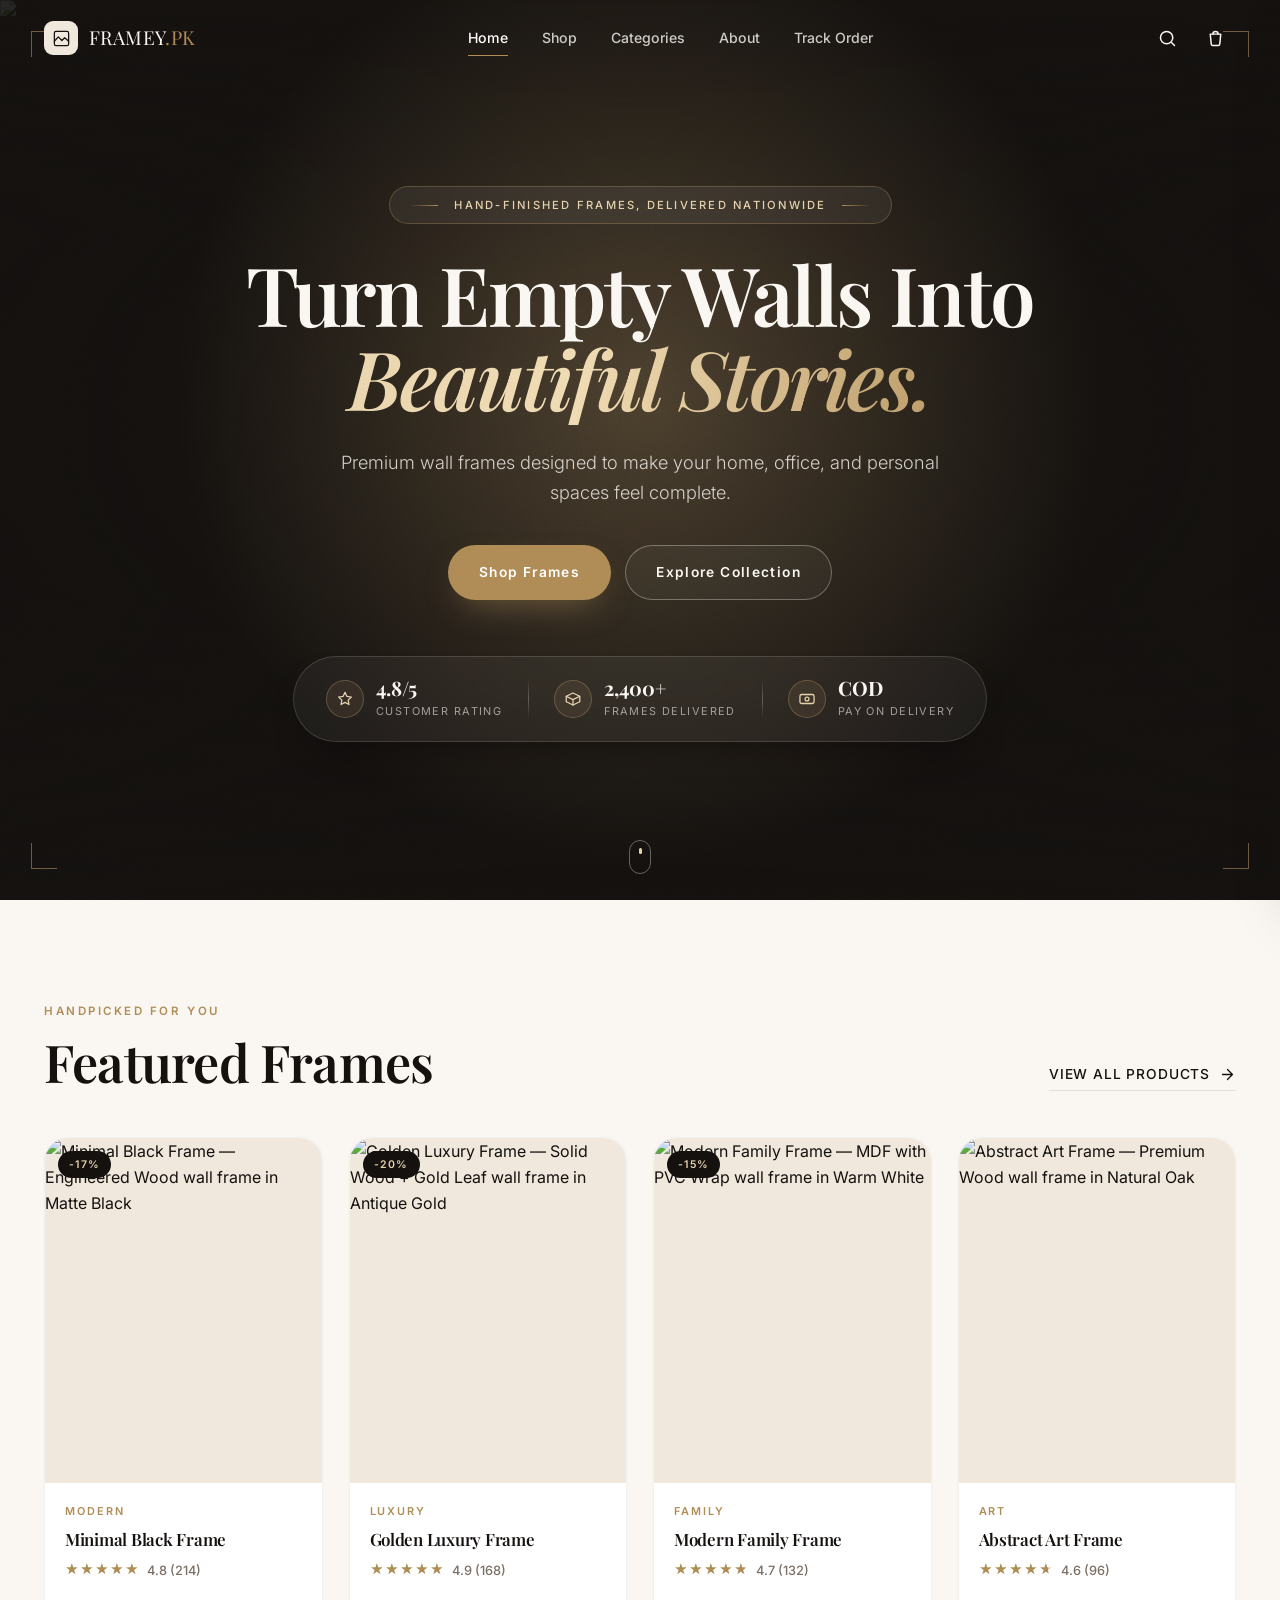
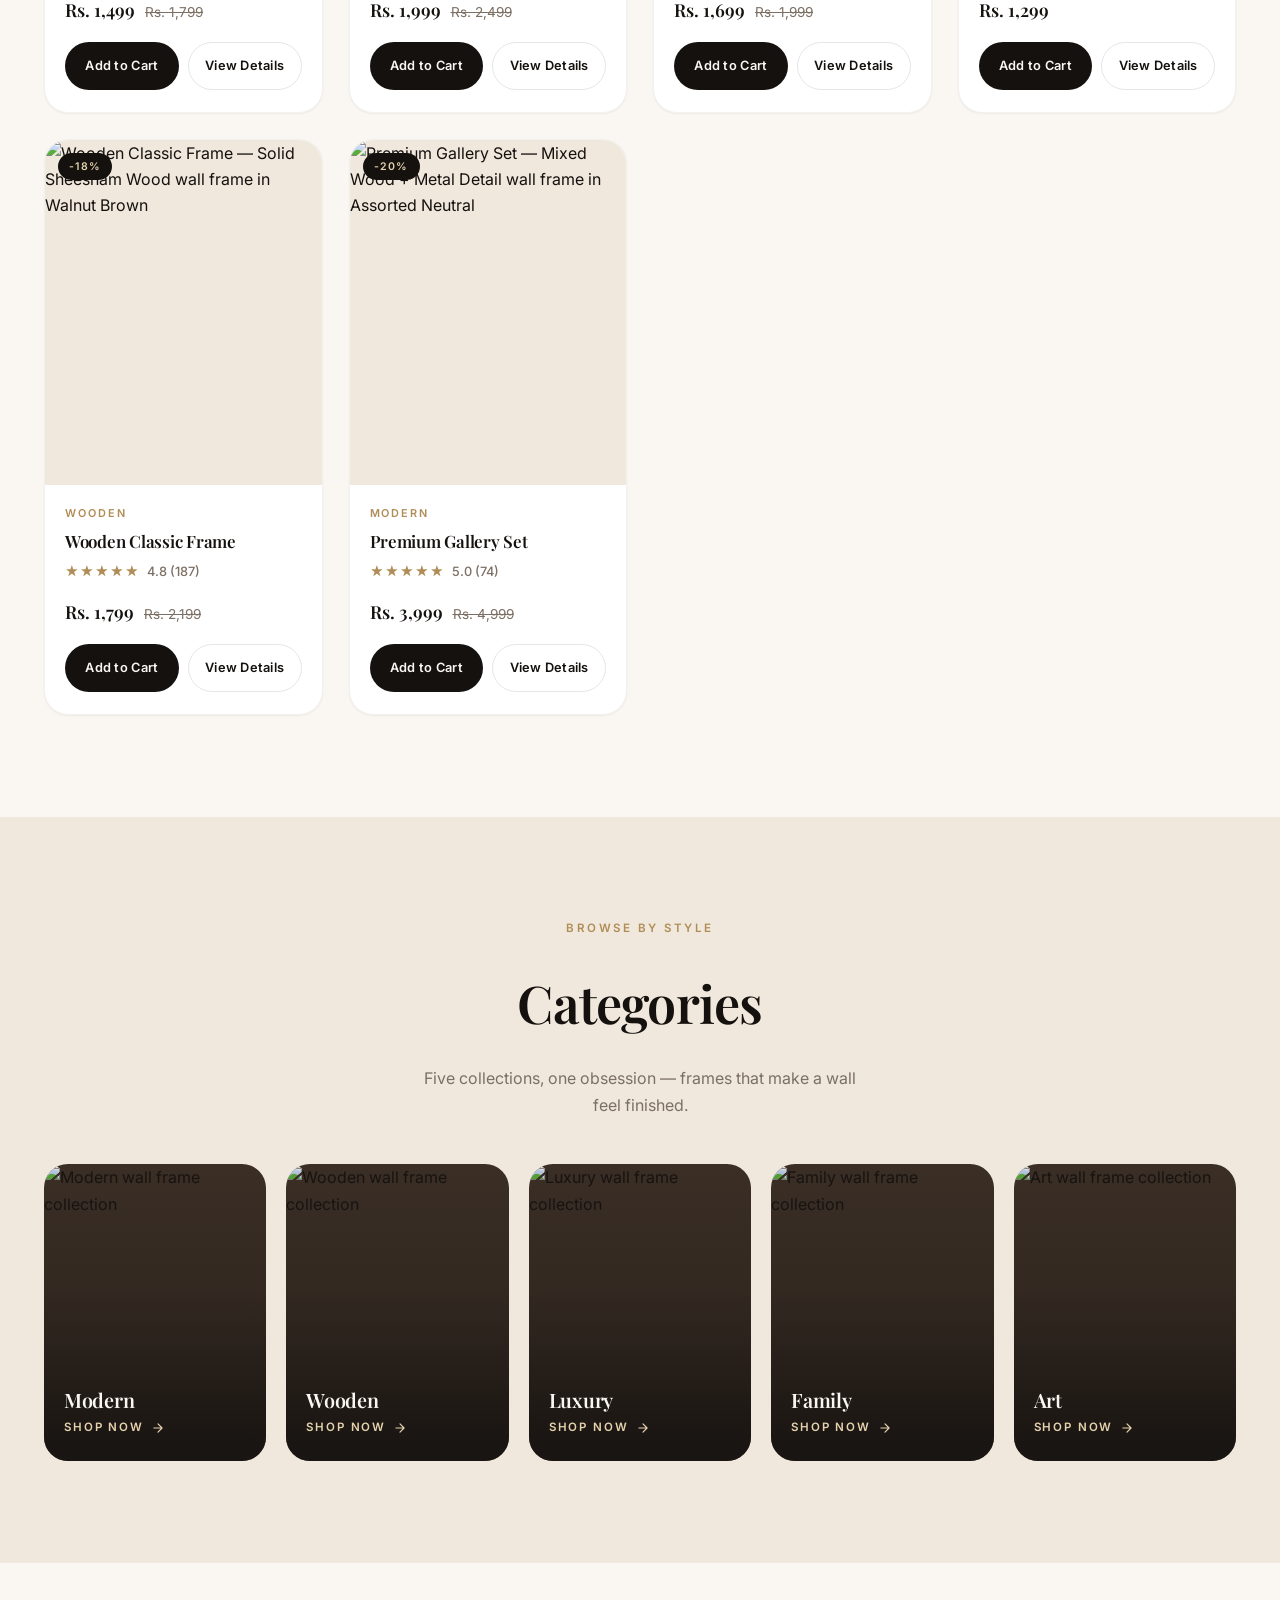
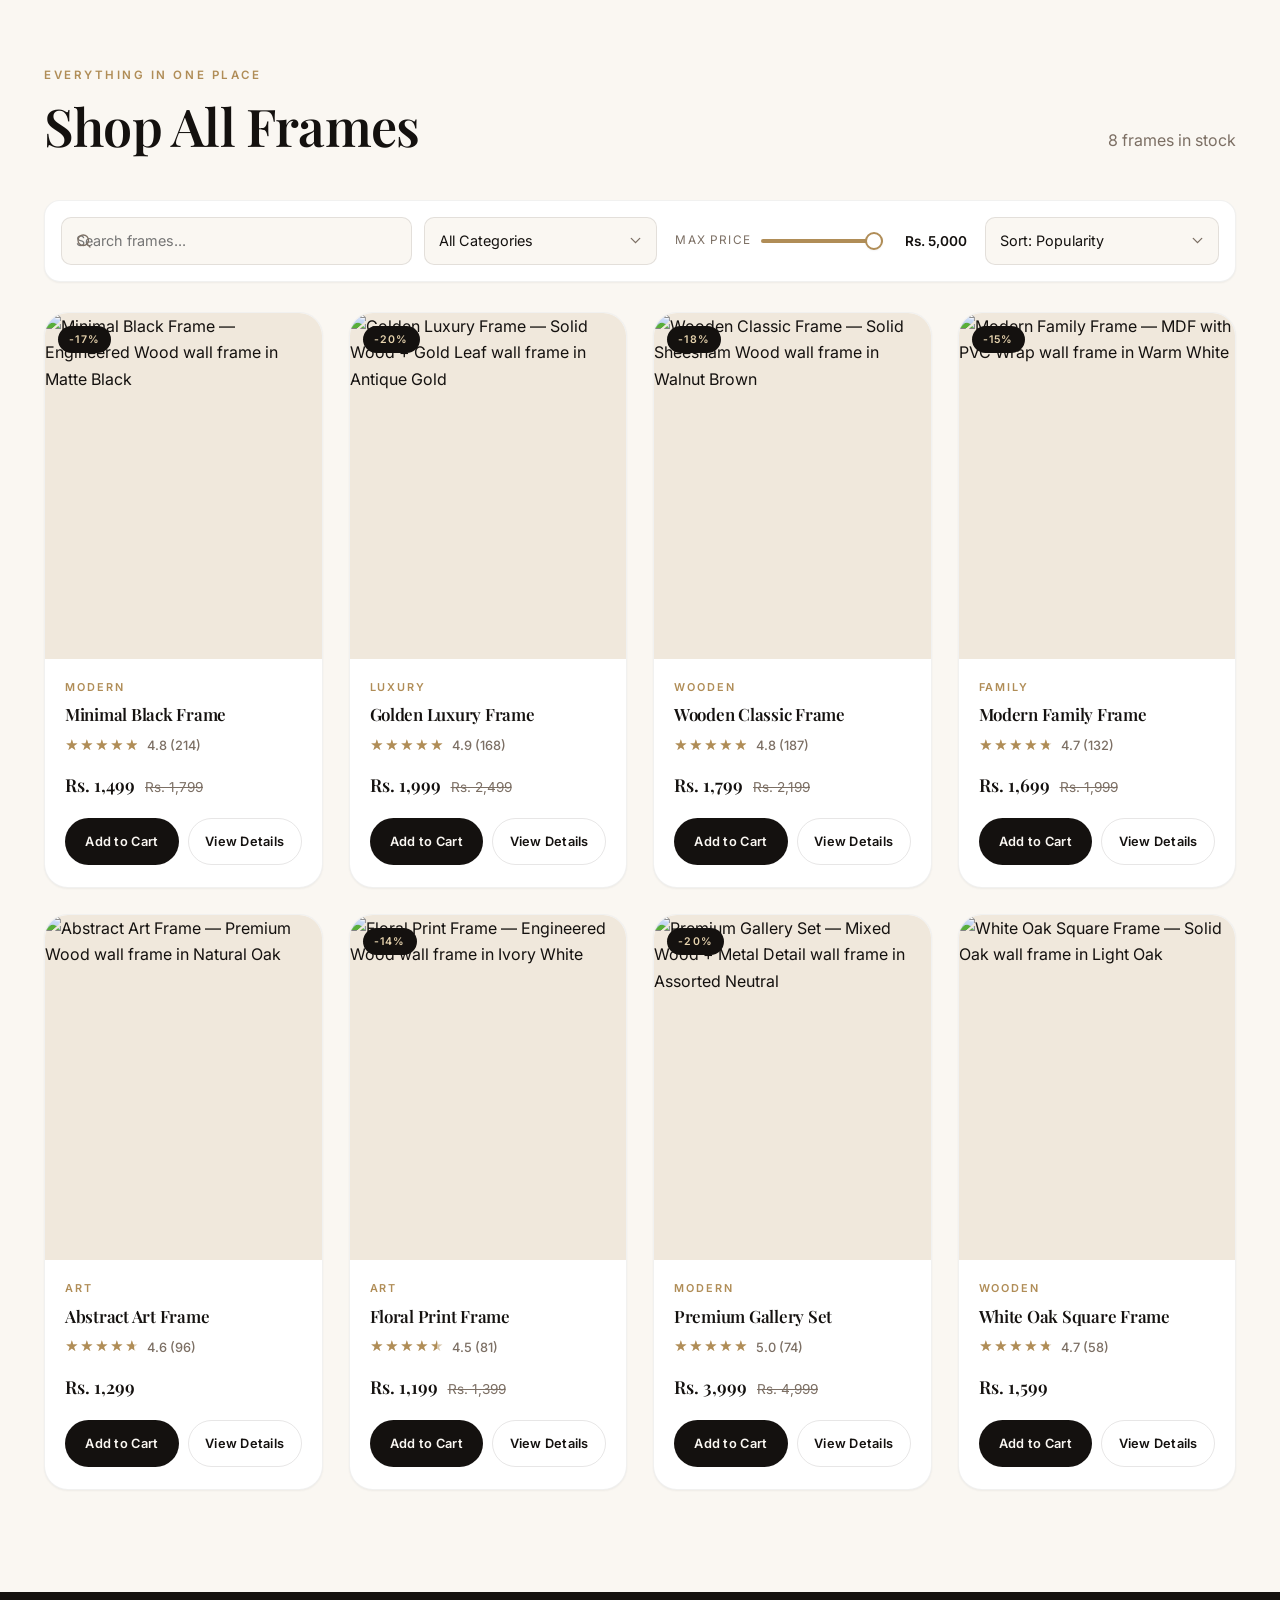
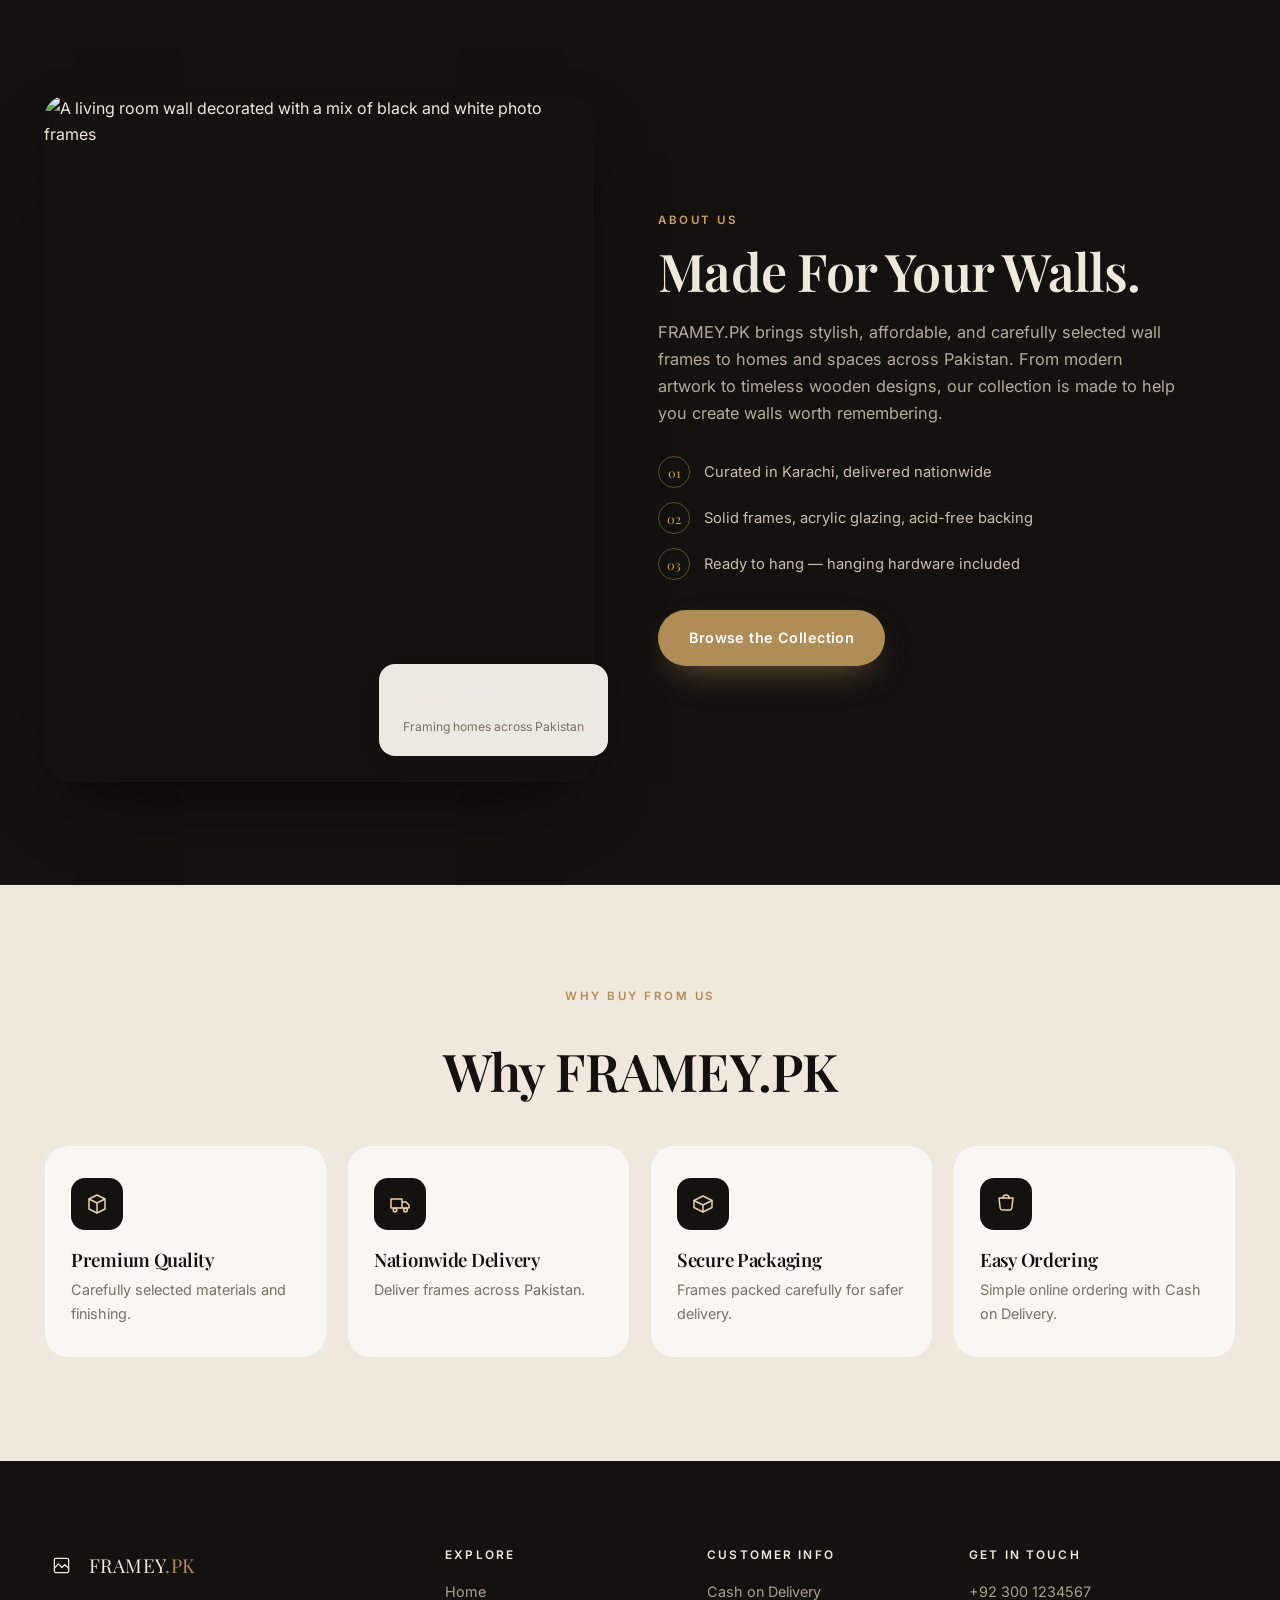
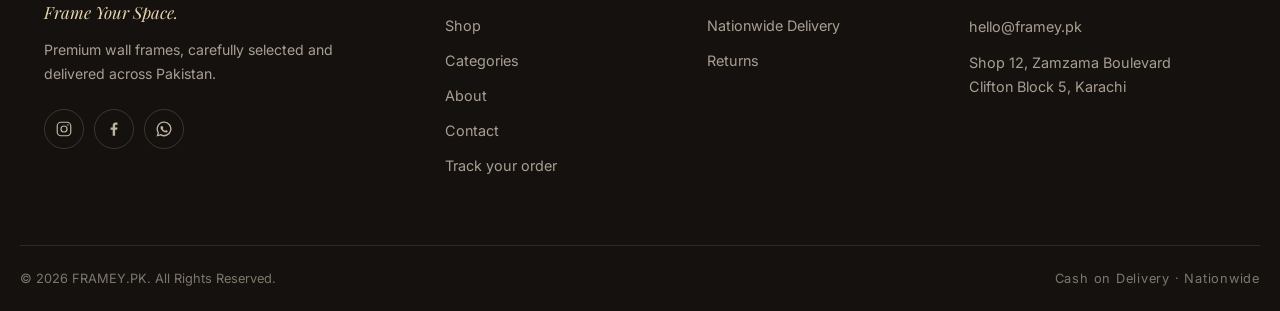
==== commit fcf895a5: "Add customer order tracking page New /track-order.html lets a customer look up an order with their o" ====
--- a/index.html
+++ b/index.html
@@ -31,6 +31,7 @@
       <a href="#shop" class="nav__link">Shop</a>
       <a href="#categories" class="nav__link">Categories</a>
       <a href="#about" class="nav__link">About</a>
+      <a href="track-order.html" class="nav__link">Track Order</a>
     </nav>
 
     <div class="nav__actions">
@@ -371,6 +372,7 @@
         <li><a href="#categories" data-scroll>Categories</a></li>
         <li><a href="#about" data-scroll>About</a></li>
         <li><a href="#contact" data-scroll>Contact</a></li>
+        <li><a href="track-order.html">Track your order</a></li>
       </ul>
     </nav>
 
@@ -508,6 +510,7 @@
             </label>
           </fieldset>
 
+          <p class="checkout__error" id="checkoutError" role="alert" hidden></p>
           <button class="btn btn--gold btn--block" type="submit" id="placeOrder">Place Order</button>
           <p class="pay__legal">By placing this order you confirm your delivery address and agree to pay on delivery.</p>
         </form>
@@ -546,6 +549,10 @@
         <span>Order Number</span>
         <strong id="orderNumber">—</strong>
       </div>
+      <p class="success__track">
+        Keep this number — you can <a id="trackLink" href="track-order.html">track your order</a>
+        with it any time.
+      </p>
       <p class="success__amount">Total payable on delivery: <strong id="orderTotal">Rs. 0</strong></p>
       <button class="btn btn--dark btn--block" data-close type="button">Continue Shopping</button>
     </div>
--- a/style.css
+++ b/style.css
@@ -586,6 +586,9 @@
 .pay__text strong{display:block;font-size:.95rem}
 .pay__text small{color:var(--muted);font-size:.82rem}
 .pay__legal{font-size:.76rem;color:var(--muted);text-align:center;margin-top:14px}
+.checkout__error{margin:0 0 14px;padding:12px 14px;border:1px solid rgba(179,64,47,.32);
+  border-left:3px solid var(--danger);border-radius:8px;background:rgba(179,64,47,.07);
+  color:var(--danger);font-size:.84rem;line-height:1.5}
 
 .checkout__summary{background:var(--beige-2);padding:40px 32px;overflow-y:auto;max-height:calc(100svh - 48px)}
 .checkout__summary h4{font-size:1.2rem;margin-bottom:20px}
@@ -622,6 +625,8 @@
 .success__box strong{display:block;margin-top:5px;font-family:var(--ff-display);font-size:1.45rem;letter-spacing:.02em}
 .success__amount{font-size:.88rem;color:var(--muted);margin-bottom:24px}
 .success__amount strong{color:var(--ink)}
+.success__track{font-size:.84rem;color:var(--muted);margin-top:10px;line-height:1.5}
+.success__track a{color:var(--brown);text-decoration:underline;text-underline-offset:3px}
 
 /* ---------- 11. ABOUT ---------- */
 .about{display:grid;grid-template-columns:1fr 1.05fr;gap:clamp(30px,5vw,72px);align-items:center}
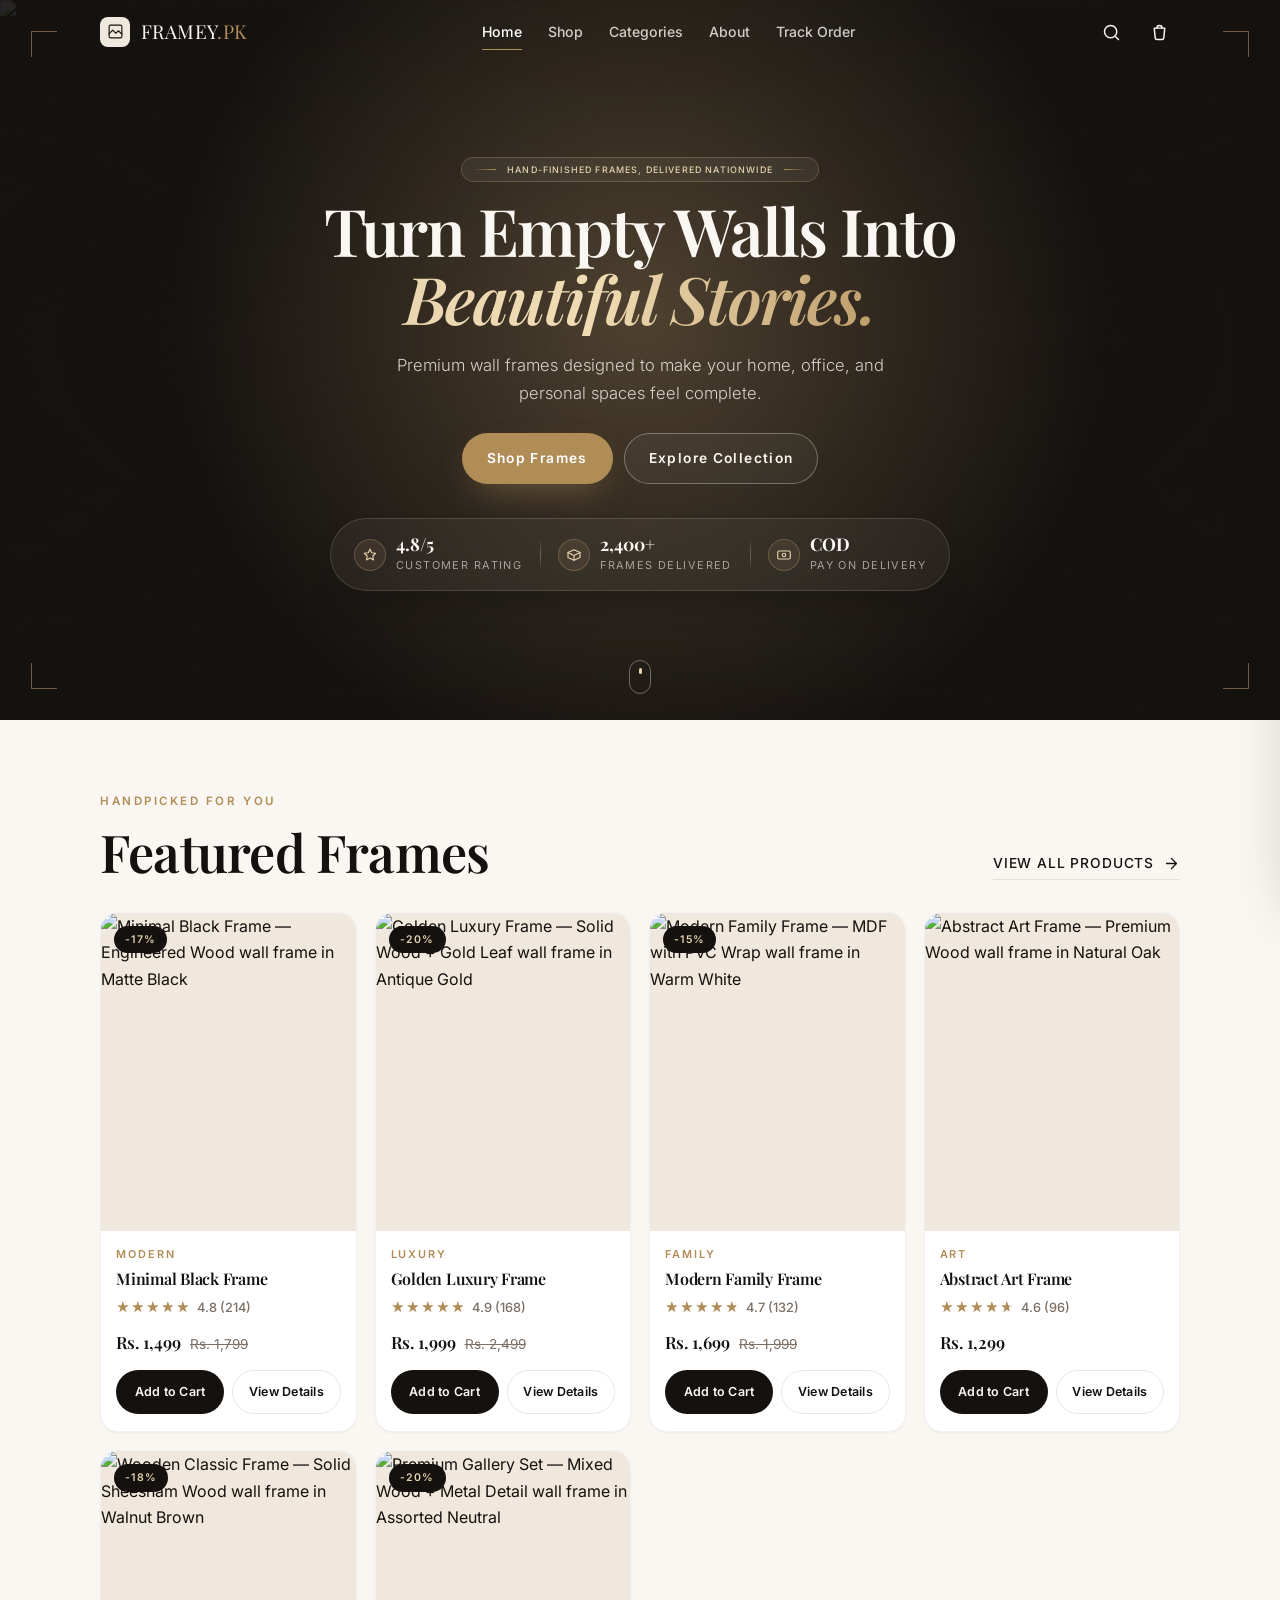
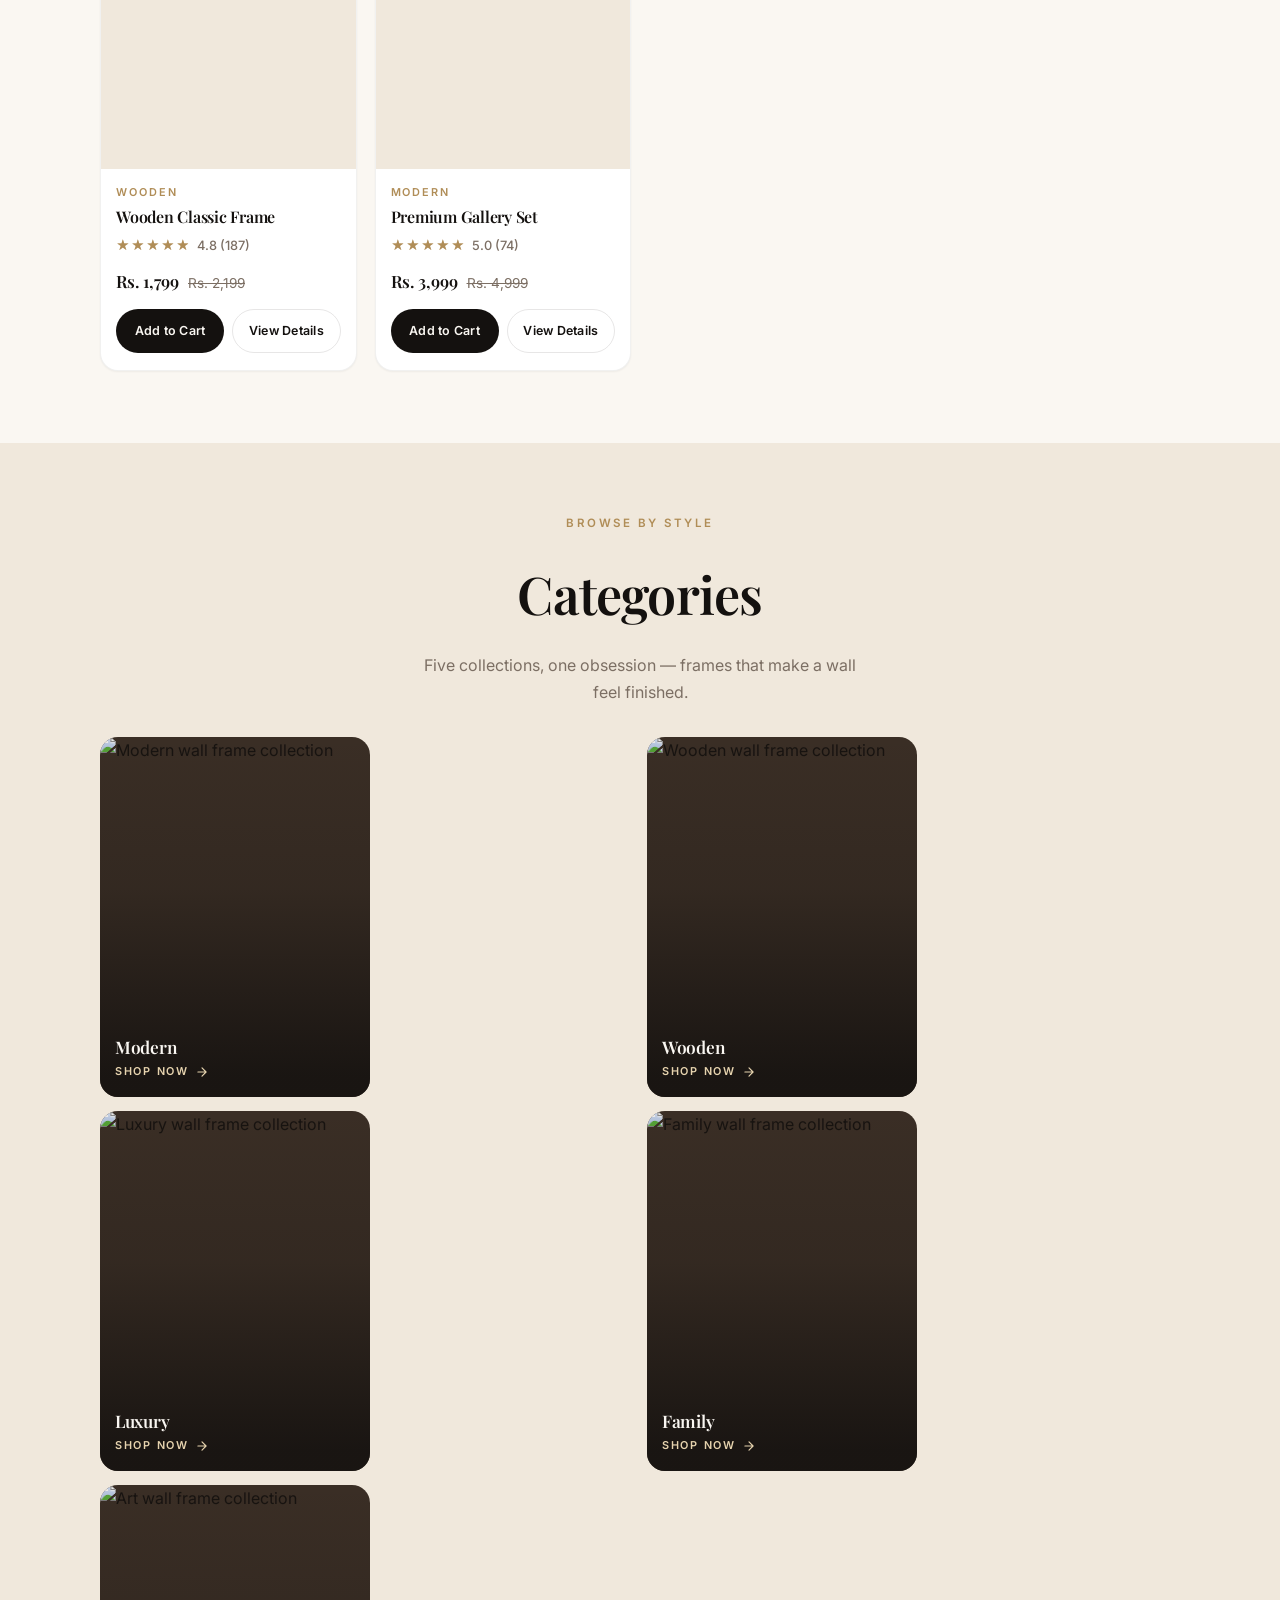
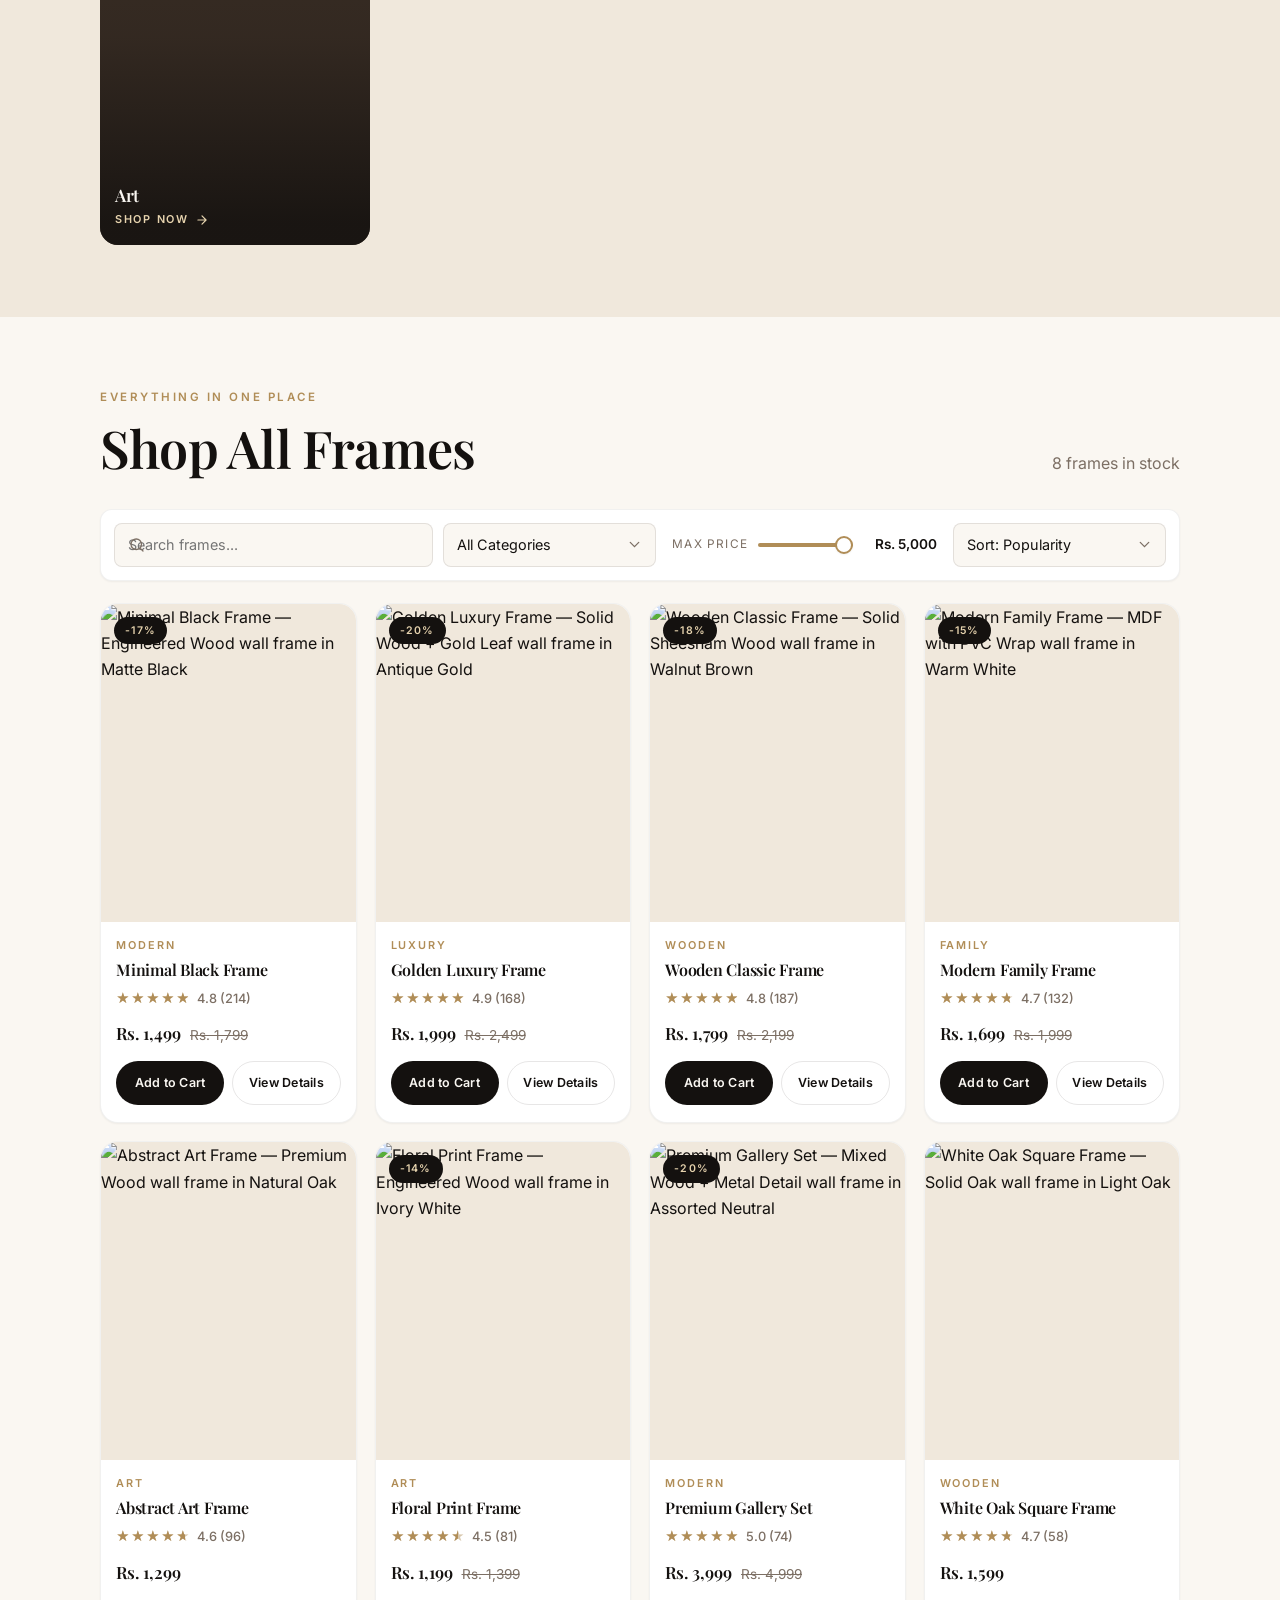
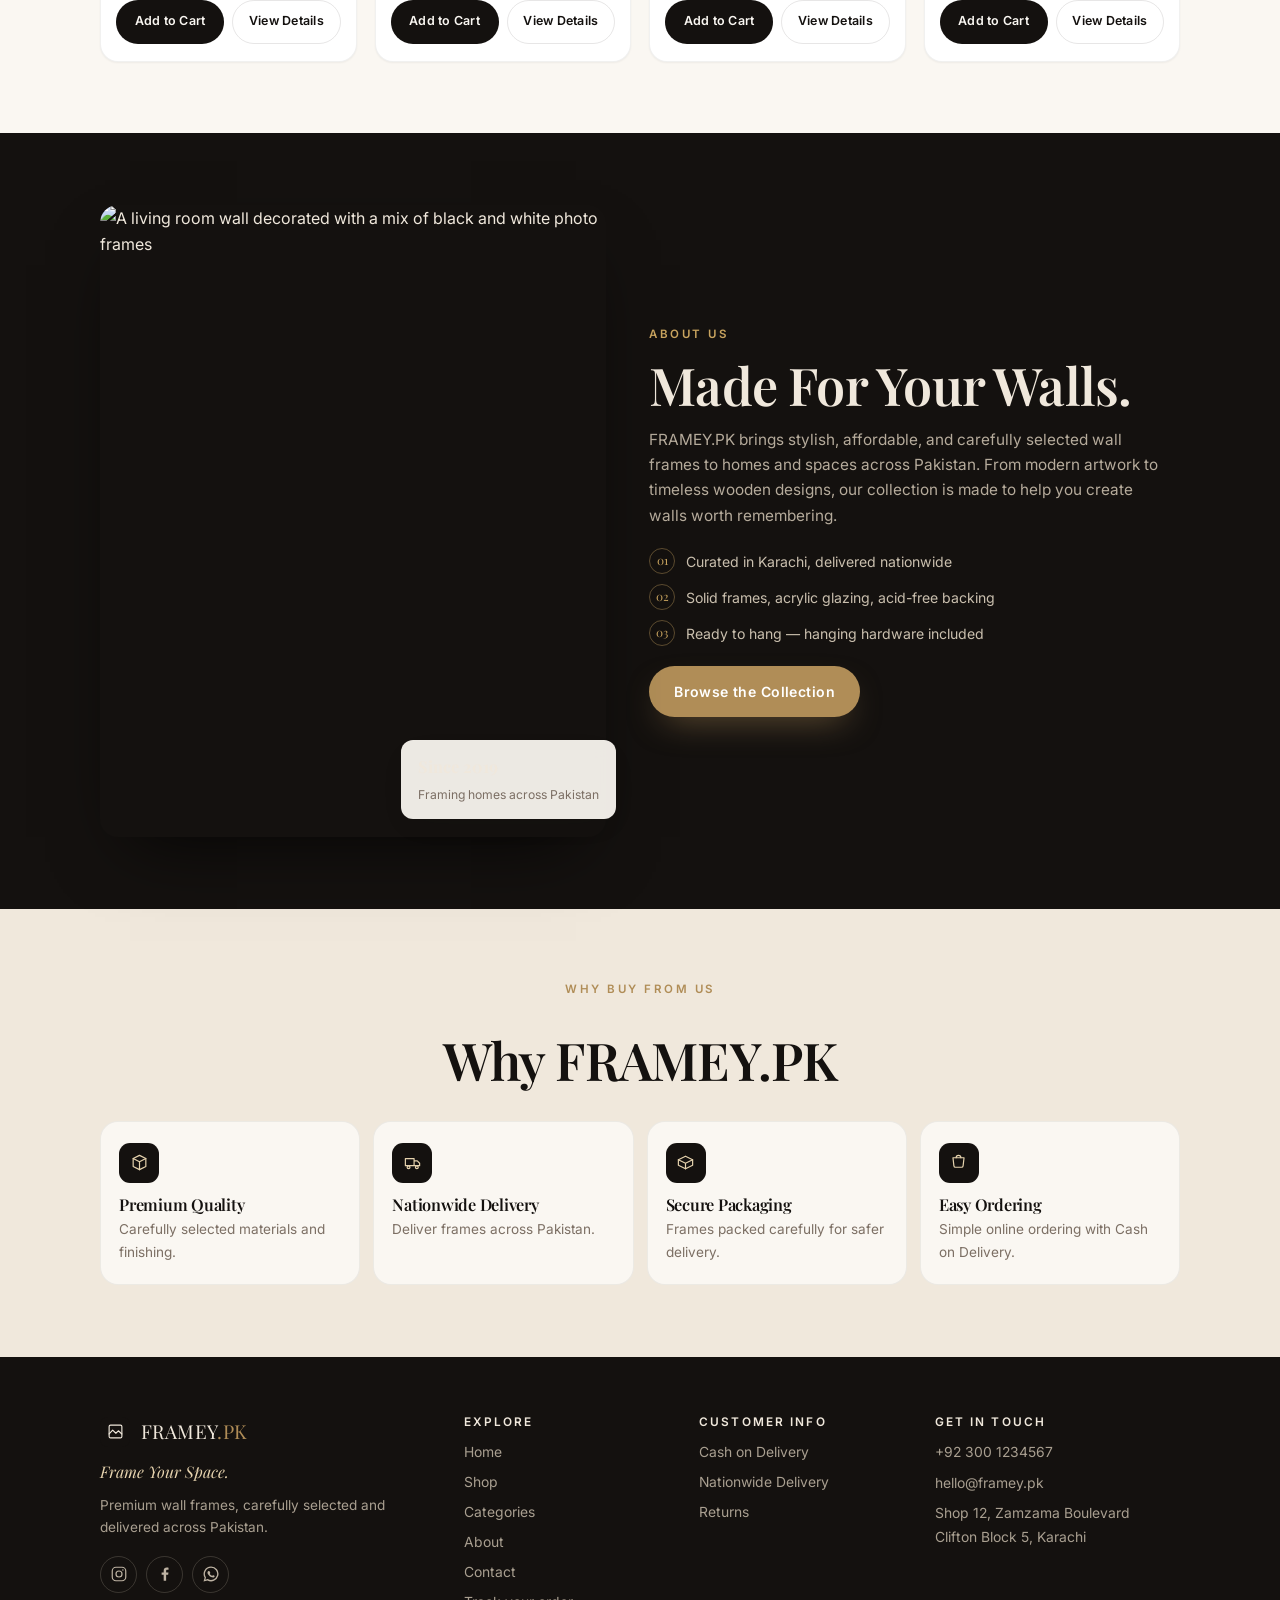
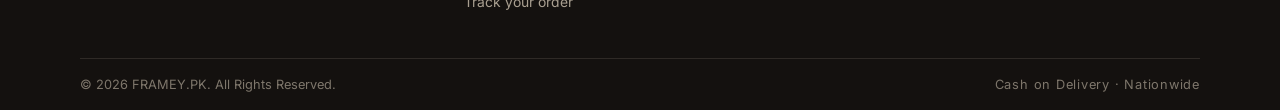
==== commit 6eed5f52: "Make the product details dialog small "View details" opened a dialog that dominated the screen: 700p" ====
--- a/index.html
+++ b/index.html
@@ -403,7 +403,7 @@
 
 <!-- ================= PRODUCT MODAL ================= -->
 <div class="overlay" id="productOverlay" hidden>
-  <div class="modal" id="productModal" role="dialog" aria-modal="true" aria-labelledby="pmName">
+  <div class="modal modal--product" id="productModal" role="dialog" aria-modal="true" aria-labelledby="pmName">
     <button class="modal__close" data-close type="button" aria-label="Close product details">&times;</button>
     <div class="modal__body" id="productModalBody"></div>
   </div>
--- a/style.css
+++ b/style.css
@@ -31,10 +31,10 @@
   --ff-display:"Playfair Display",Georgia,"Times New Roman",serif;
   --ff-body:"Inter",-apple-system,BlinkMacSystemFont,"Segoe UI",Roboto,Helvetica,Arial,sans-serif;
 
-  --r-sm:10px;
-  --r:16px;
-  --r-lg:24px;
-  --r-xl:32px;
+  --r-sm:8px;
+  --r:12px;
+  --r-lg:18px;
+  --r-xl:24px;
 
   --sh-1:0 1px 2px rgba(20,17,15,.05);
   --sh-2:0 10px 30px -12px rgba(20,17,15,.16);
@@ -42,8 +42,8 @@
   --sh-gold:0 14px 34px -14px rgba(176,141,87,.62);
 
   --ease:cubic-bezier(.22,.7,.28,1);
-  --nav-h:76px;
-  --wrap:1240px;
+  --nav-h:64px;
+  --wrap:1120px;
 }
 
 /* ---------- 2. RESET & BASE ---------- */
@@ -79,9 +79,9 @@
 
 ::selection{background:var(--ink);color:var(--cream)}
 
-.container{width:100%;max-width:var(--wrap);margin-inline:auto;padding-inline:24px}
-
-.section{padding:clamp(64px,8vw,116px) 0}
+.container{width:100%;max-width:var(--wrap);margin-inline:auto;padding-inline:20px}
+
+.section{padding:clamp(46px,5.6vw,80px) 0}
 section[id]{scroll-margin-top:calc(var(--nav-h) + 20px)}
 .section--beige{background:var(--beige-2)}
 .section--ink{background:var(--ink);color:var(--beige-2)}
@@ -90,8 +90,8 @@
 h1,h2,h3,h4{font-family:var(--ff-display);font-weight:600;line-height:1.1;letter-spacing:-.015em}
 
 .sec-head{
-  display:flex;align-items:flex-end;justify-content:space-between;gap:24px;
-  margin-bottom:clamp(28px,3.6vw,48px);
+  display:flex;align-items:flex-end;justify-content:space-between;gap:20px;
+  margin-bottom:clamp(20px,2.6vw,32px);
 }
 .sec-head--center{flex-direction:column;align-items:center;text-align:center}
 .sec-head__eyebrow{
@@ -115,8 +115,8 @@
 /* ---------- 4. BUTTONS ---------- */
 .btn{
   display:inline-flex;align-items:center;justify-content:center;gap:10px;
-  padding:15px 30px;border-radius:999px;
-  font-size:.9rem;font-weight:600;letter-spacing:.03em;
+  padding:13px 24px;border-radius:999px;min-height:44px;
+  font-size:.88rem;font-weight:600;letter-spacing:.03em;
   border:1px solid transparent;cursor:pointer;
   transition:transform .3s var(--ease),box-shadow .3s var(--ease),
              background-color .3s var(--ease),color .3s var(--ease),border-color .3s var(--ease);
@@ -137,7 +137,7 @@
 .section--ink .btn--ghost{color:var(--beige-2);border-color:rgba(232,220,200,.3)}
 .section--ink .btn--ghost:hover{background:var(--beige-2);color:var(--ink);border-color:var(--beige-2)}
 
-.btn--tiny{padding:8px 16px;font-size:.74rem;letter-spacing:.08em;text-transform:uppercase;
+.btn--tiny{padding:8px 14px;min-height:36px;font-size:.74rem;letter-spacing:.08em;text-transform:uppercase;
   border:1px solid var(--line);border-radius:999px;color:var(--muted)}
 .btn--tiny:hover{background:var(--ink);color:var(--cream);border-color:var(--ink)}
 
@@ -169,15 +169,15 @@
 
 .brand{display:inline-flex;align-items:center;gap:11px;font-family:var(--ff-display);font-size:1.2rem;letter-spacing:.02em}
 .brand__mark{
-  width:34px;height:34px;display:grid;place-items:center;border-radius:9px;
+  width:30px;height:30px;display:grid;place-items:center;border-radius:8px;
   background:var(--ink);color:var(--beige-2);flex:none;
   transition:transform .4s var(--ease);
 }
-.brand__mark svg{width:19px;height:19px}
+.brand__mark svg{width:17px;height:17px}
 .brand:hover .brand__mark{transform:rotate(-6deg)}
 .brand__text em{font-style:normal;color:var(--gold)}
 
-.nav__links{display:flex;align-items:center;gap:34px}
+.nav__links{display:flex;align-items:center;gap:26px}
 .nav__link{
   position:relative;font-size:.88rem;font-weight:500;color:var(--brown-2);
   padding:6px 0;transition:color .3s var(--ease);
@@ -212,22 +212,22 @@
 /* search */
 .navsearch{border-top:1px solid var(--line-2);animation:dropIn .35s var(--ease)}
 @keyframes dropIn{from{opacity:0;transform:translateY(-10px)}to{opacity:1;transform:none}}
-.navsearch__inner{display:flex;align-items:center;gap:14px;height:66px}
+.navsearch__inner{display:flex;align-items:center;gap:12px;height:56px}
 .navsearch__inner > svg{width:20px;height:20px;color:var(--muted);flex:none}
 .navsearch input{
   flex:1;min-width:0;background:none;border:0;font-size:1rem;padding:8px 0;
 }
 .navsearch input::placeholder{color:var(--muted)}
 .navsearch__count{font-size:.78rem;color:var(--muted);white-space:nowrap}
-.navsearch__close{width:34px;height:34px;border-radius:50%;font-size:1.5rem;line-height:1;color:var(--muted);transition:background-color .3s var(--ease)}
+.navsearch__close{width:34px;height:34px;flex:none;border-radius:50%;font-size:1.5rem;line-height:1;color:var(--muted);transition:background-color .3s var(--ease)}
 .navsearch__close:hover{background:rgba(20,17,15,.06)}
 
 /* ---------- HERO ---------- */
 /* Centred editorial hero: photo -> scrim -> gold glow -> grain -> corner marks. */
 .hero{
-  position:relative;min-height:clamp(620px,100svh,900px);
+  position:relative;min-height:clamp(500px,86svh,720px);
   display:flex;align-items:center;justify-content:center;
-  padding:calc(var(--nav-h) + 56px) 0 104px;
+  padding:calc(var(--nav-h) + 36px) 0 72px;
   overflow:hidden;background:var(--ink);
   isolation:isolate;
 }
@@ -274,35 +274,35 @@
 .hero__marks span:nth-child(4){bottom:0;right:0;border-left:0;border-top:0}
 
 .hero__inner{position:relative;z-index:2;color:var(--cream);
-  max-width:960px;text-align:center;display:flex;flex-direction:column;align-items:center}
+  max-width:860px;text-align:center;display:flex;flex-direction:column;align-items:center}
 
 /* --- eyebrow --- */
-.hero__eyebrow{display:inline-flex;align-items:center;gap:16px;margin:0 0 26px;
-  padding:9px 20px;border-radius:999px;
+.hero__eyebrow{display:inline-flex;align-items:center;gap:11px;margin:0 0 14px;
+  padding:5px 12px;border-radius:999px;
   border:1px solid rgba(201,168,116,.28);background:rgba(250,247,242,.06);
   -webkit-backdrop-filter:blur(10px);backdrop-filter:blur(10px);
-  font-size:.7rem;font-weight:500;letter-spacing:.2em;text-transform:uppercase;
-  color:var(--gold-soft);white-space:nowrap}
-.hero__eyebrow .rule{display:block;width:28px;height:1px;flex:none;
+  font-size:.56rem;font-weight:500;letter-spacing:.13em;text-transform:uppercase;
+  color:var(--gold-soft);white-space:nowrap;line-height:1.5}
+.hero__eyebrow .rule{display:block;width:22px;height:1px;flex:none;
   background:linear-gradient(90deg,transparent,var(--gold))}
 .hero__eyebrow .rule:last-child{background:linear-gradient(90deg,var(--gold),transparent)}
 .rule{display:block;width:44px;height:1px;background:var(--gold);flex:none}
 
 /* --- headline --- */
-.hero__title{font-size:clamp(2.5rem,6.6vw,5.1rem);line-height:1.04;
+.hero__title{font-size:clamp(2.15rem,5.8vw,4.1rem);line-height:1.04;
   letter-spacing:-.03em;text-wrap:balance;max-width:16ch;margin:0}
 .hero__title em{display:block;font-style:italic;padding-bottom:.06em;
   background:linear-gradient(96deg,var(--gold-soft) 0%,#f0dcb4 42%,var(--gold) 100%);
   -webkit-background-clip:text;background-clip:text;
   -webkit-text-fill-color:transparent;color:var(--gold-soft)}
-.hero__text{max-width:56ch;margin:22px auto 0;
-  font-size:clamp(.98rem,1.5vw,1.14rem);line-height:1.65;
+.hero__text{max-width:54ch;margin:16px auto 0;
+  font-size:clamp(.92rem,1.35vw,1.04rem);line-height:1.65;
   color:rgba(250,247,242,.8);font-weight:300;text-wrap:pretty}
 
 /* --- buttons --- */
-.hero__cta{display:flex;flex-wrap:wrap;justify-content:center;gap:14px;margin-top:38px}
+.hero__cta{display:flex;flex-wrap:wrap;justify-content:center;gap:11px;margin-top:26px}
 .hero__btn{position:relative;overflow:hidden;isolation:isolate;
-  padding:15px 30px;font-size:.86rem;letter-spacing:.1em}
+  padding:13px 24px;font-size:.86rem;letter-spacing:.1em}
 .hero__btn::after{ /* light sweep on hover */
   content:"";position:absolute;inset:0;z-index:-1;
   background:linear-gradient(100deg,transparent 20%,rgba(255,255,255,.34) 50%,transparent 80%);
@@ -313,24 +313,24 @@
 
 /* --- trust stats --- */
 .hero__stats{display:flex;flex-wrap:wrap;justify-content:center;
-  gap:0;margin:56px 0 0;padding:6px;list-style:none;
+  gap:0;margin:34px 0 0;padding:5px;list-style:none;
   border:1px solid rgba(250,247,242,.14);border-radius:999px;
   background:rgba(250,247,242,.05);
   -webkit-backdrop-filter:blur(14px);backdrop-filter:blur(14px);
   box-shadow:0 18px 44px -28px rgba(0,0,0,.9)}
-.hero__stat{display:flex;align-items:center;gap:12px;
-  padding:14px 26px;position:relative;
+.hero__stat{display:flex;align-items:center;gap:10px;
+  padding:10px 18px;position:relative;
   transition:background-color .4s var(--ease)}
 .hero__stat+.hero__stat::before{content:"";position:absolute;left:0;top:22%;height:56%;
   width:1px;background:linear-gradient(180deg,transparent,rgba(250,247,242,.26),transparent)}
 .hero__stat:hover{background:rgba(250,247,242,.06)}
-.hero__statIcon{display:grid;place-items:center;width:38px;height:38px;flex:none;
+.hero__statIcon{display:grid;place-items:center;width:32px;height:32px;flex:none;
   border-radius:50%;color:var(--gold-soft);
   border:1px solid rgba(201,168,116,.3);background:rgba(201,168,116,.1)}
-.hero__statIcon svg{width:18px;height:18px}
+.hero__statIcon svg{width:16px;height:16px}
 .hero__statBody{display:block;text-align:left}
 .hero__statBody strong{display:block;font-family:var(--ff-display);
-  font-size:1.24rem;line-height:1.15;color:var(--cream)}
+  font-size:1.1rem;line-height:1.15;color:var(--cream)}
 .hero__statBody span{display:block;margin-top:3px;font-size:.68rem;
   letter-spacing:.13em;text-transform:uppercase;color:rgba(250,247,242,.58)}
 
@@ -341,7 +341,7 @@
 @keyframes scrollDot{0%{opacity:0;transform:translateY(0)}35%{opacity:1}100%{opacity:0;transform:translateY(13px)}}
 
 /* ---------- 6. GRID & PRODUCT CARD ---------- */
-.grid{display:grid;gap:26px}
+.grid{display:grid;gap:18px}
 .grid--featured,.grid--shop{grid-template-columns:repeat(4,minmax(0,1fr))}
 
 .card{
@@ -374,30 +374,32 @@
 .card:hover .card__wish{opacity:1;transform:none}
 .card__wish:hover{background:var(--ink);color:var(--cream)}
 
-.card__body{display:flex;flex-direction:column;flex:1;padding:20px 20px 22px}
+.card__body{display:flex;flex-direction:column;flex:1;padding:15px 15px 17px}
 .card__cat{font-size:.68rem;font-weight:600;letter-spacing:.18em;text-transform:uppercase;color:var(--gold)}
-.card__name{font-size:1.06rem;margin-top:7px;line-height:1.3}
-
-.rating{display:flex;align-items:center;gap:7px;margin-top:9px}
+.card__name{font-size:1rem;margin-top:5px;line-height:1.3}
+
+.rating{display:flex;align-items:center;gap:6px;margin-top:7px}
 .stars{position:relative;display:inline-block;font-size:.82rem;letter-spacing:1px;color:var(--beige-3);white-space:nowrap}
 .stars::before{content:"★★★★★"}
 .stars i{position:absolute;top:0;left:0;height:100%;overflow:hidden;font-style:normal;color:var(--gold);white-space:nowrap}
 .rating b{font-size:.8rem;font-weight:500;color:var(--muted)}
 
-.price{display:flex;align-items:baseline;gap:10px;margin-top:14px}
-.price__now{font-size:1.12rem;font-weight:600;font-family:var(--ff-display)}
+.price{display:flex;align-items:baseline;gap:9px;margin-top:11px}
+.price__now{font-size:1.06rem;font-weight:600;font-family:var(--ff-display)}
 .price__was{font-size:.85rem;color:var(--muted);text-decoration:line-through}
 
-.card__actions{display:flex;gap:9px;margin-top:18px;padding-top:0}
-.card__actions .btn{flex:1;padding:12px 10px;font-size:.8rem;letter-spacing:.02em}
+.card__actions{display:flex;gap:8px;margin-top:13px;padding-top:0}
+.card__actions .btn{flex:1;padding:10px 8px;font-size:.78rem;letter-spacing:.02em}
 .card__actions .btn--view{background:transparent;border-color:var(--line);color:var(--ink)}
 .card__actions .btn--view:hover{background:var(--ink);color:var(--cream);border-color:var(--ink)}
 
 /* ---------- 7. CATEGORIES ---------- */
-.cats{display:grid;grid-template-columns:repeat(5,minmax(0,1fr));gap:20px}
+/* 2 per row at every width, so the tiles need a height cap or a wide screen
+   would render 550px-wide, 690px-tall blocks. */
+.cats{display:grid;grid-template-columns:repeat(2,minmax(0,1fr));gap:14px}
 .cat{
   position:relative;display:block;overflow:hidden;border-radius:var(--r-lg);
-  aspect-ratio:3/4;background:var(--brown);cursor:pointer;
+  aspect-ratio:3/4;max-height:360px;background:var(--brown);cursor:pointer;
   transition:transform .45s var(--ease),box-shadow .45s var(--ease);
 }
 .cat img{width:100%;height:100%;object-fit:cover;opacity:.9;
@@ -406,10 +408,10 @@
   background:linear-gradient(0deg,rgba(20,17,15,.86) 6%,rgba(20,17,15,.18) 58%,transparent 100%)}
 .cat:hover{transform:translateY(-6px);box-shadow:var(--sh-3)}
 .cat:hover img{transform:scale(1.1);opacity:1}
-.cat__body{position:absolute;inset:auto 0 0;z-index:2;padding:22px 20px;color:var(--cream)}
-.cat__name{font-size:1.24rem}
-.cat__shop{display:inline-flex;align-items:center;gap:7px;margin-top:7px;
-  font-size:.72rem;font-weight:600;letter-spacing:.16em;text-transform:uppercase;color:var(--gold-soft)}
+.cat__body{position:absolute;inset:auto 0 0;z-index:2;padding:15px 15px;color:var(--cream)}
+.cat__name{font-size:1.08rem}
+.cat__shop{display:inline-flex;align-items:center;gap:6px;margin-top:5px;
+  font-size:.68rem;font-weight:600;letter-spacing:.16em;text-transform:uppercase;color:var(--gold-soft)}
 .cat__shop svg{width:14px;height:14px;transition:transform .35s var(--ease)}
 .cat:hover .cat__shop svg{transform:translateX(5px)}
 .cat.is-active{outline:2px solid var(--gold);outline-offset:3px}
@@ -417,15 +419,15 @@
 /* ---------- 8. SHOP TOOLBAR ---------- */
 .toolbar{
   background:var(--white);border:1px solid var(--line-2);border-radius:var(--r);
-  padding:16px;margin-bottom:30px;box-shadow:var(--sh-1);
-}
-.toolbar__row{display:grid;grid-template-columns:1.5fr 1fr 1.3fr 1fr;gap:12px}
+  padding:13px;margin-bottom:22px;box-shadow:var(--sh-1);
+}
+.toolbar__row{display:grid;grid-template-columns:1.5fr 1fr 1.3fr 1fr;gap:10px}
 .field{position:relative;display:flex;align-items:center}
 .field > svg{position:absolute;left:14px;width:18px;height:18px;color:var(--muted);pointer-events:none}
 .field input[type="search"],
 .field input[type="text"],
 .field select{
-  width:100%;height:48px;padding:0 40px 0 14px;
+  width:100%;height:44px;padding:0 38px 0 13px;
   background:var(--cream);border:1px solid var(--line);border-radius:var(--r-sm);
   font-size:.9rem;transition:border-color .3s var(--ease),box-shadow .3s var(--ease);
 }
@@ -452,26 +454,26 @@
 }
 .field--price output{font-size:.85rem;font-weight:600;min-width:74px;text-align:right}
 
-.chips{display:flex;align-items:center;flex-wrap:wrap;gap:9px;margin-top:14px;padding-top:14px;border-top:1px solid var(--line-2)}
+.chips{display:flex;align-items:center;flex-wrap:wrap;gap:8px;margin-top:11px;padding-top:11px;border-top:1px solid var(--line-2)}
 .chips__label{font-size:.7rem;letter-spacing:.16em;text-transform:uppercase;color:var(--muted)}
 .chips__list{display:flex;flex-wrap:wrap;gap:8px}
-.chip{display:inline-flex;align-items:center;gap:8px;padding:6px 8px 6px 13px;border-radius:999px;
+.chip{display:inline-flex;align-items:center;gap:6px;padding:5px 6px 5px 11px;border-radius:999px;
   background:var(--beige-2);font-size:.8rem;font-weight:500}
 .chip button{width:19px;height:19px;display:grid;place-items:center;border-radius:50%;
   background:rgba(20,17,15,.08);font-size:.85rem;line-height:1;transition:background-color .25s var(--ease)}
 .chip button:hover{background:var(--ink);color:var(--cream)}
 .chips .btn--tiny{margin-left:auto}
 
-.empty{text-align:center;padding:70px 20px;max-width:460px;margin-inline:auto}
-.empty__icon{width:70px;height:70px;margin:0 auto 20px;display:grid;place-items:center;
+.empty{text-align:center;padding:44px 18px;max-width:420px;margin-inline:auto}
+.empty__icon{width:56px;height:56px;margin:0 auto 15px;display:grid;place-items:center;
   border-radius:50%;background:var(--beige-2);color:var(--brown-2)}
-.empty__icon svg{width:30px;height:30px}
-.empty h3{font-size:1.4rem}
+.empty__icon svg{width:24px;height:24px}
+.empty h3{font-size:1.2rem}
 .empty p{color:var(--muted);margin:10px 0 24px}
 
 /* ---------- 9. OVERLAYS & MODAL ---------- */
 .overlay{
-  position:fixed;inset:0;z-index:90;display:grid;place-items:center;padding:24px;
+  position:fixed;inset:0;z-index:90;display:grid;place-items:center;padding:16px;
   background:rgba(20,17,15,.62);
   -webkit-backdrop-filter:blur(6px);backdrop-filter:blur(6px);
   animation:fade .3s var(--ease);overflow-y:auto;
@@ -482,16 +484,20 @@
 @keyframes fadeOut{to{opacity:0}}
 
 .modal{
-  position:relative;width:100%;max-width:940px;background:var(--cream);
+  position:relative;width:100%;max-width:700px;background:var(--cream);
   border-radius:var(--r-xl);box-shadow:var(--sh-3);
   animation:pop .4s var(--ease);max-height:calc(100svh - 48px);display:flex;flex-direction:column;
 }
 @keyframes pop{from{opacity:0;transform:translateY(22px) scale(.97)}to{opacity:1;transform:none}}
 .modal.is-closing{animation:popOut .25s var(--ease) forwards}
 @keyframes popOut{to{opacity:0;transform:translateY(14px) scale(.98)}}
-.modal__body{overflow-y:auto;border-radius:var(--r-xl)}
+/* flex:1 + min-height:0 let this actually be the scroll container when .modal
+   is height-constrained (full-screen on phones); without it the body refuses to
+   shrink and long content spills past the viewport. */
+.modal__body{flex:1;min-height:0;overflow-y:auto;overscroll-behavior:contain;
+  border-radius:var(--r-xl)}
 .modal__close{
-  position:absolute;top:14px;right:14px;z-index:5;width:38px;height:38px;
+  position:absolute;top:12px;right:12px;z-index:5;width:40px;height:40px;
   display:grid;place-items:center;border-radius:50%;font-size:1.6rem;line-height:1;
   background:rgba(250,247,242,.9);color:var(--ink);
   transition:background-color .3s var(--ease),transform .3s var(--ease);
@@ -502,61 +508,65 @@
 .pd{display:grid;grid-template-columns:1fr 1fr}
 .pd__media{position:relative;min-height:100%;background:var(--beige-2)}
 .pd__media img{position:absolute;inset:0;width:100%;height:100%;object-fit:cover}
-.pd__info{padding:44px 40px 40px;display:flex;flex-direction:column}
-
-.pd__badges{display:flex;gap:8px;margin-bottom:14px}
-.pd__name{font-size:clamp(1.7rem,3.2vw,2.3rem);line-height:1.12}
-.pd__desc{color:var(--muted);margin-top:14px;font-size:.95rem}
-.pd__price{display:flex;align-items:baseline;gap:12px;margin-top:20px}
-.pd__price .price__now{font-size:1.7rem}
+.pd__info{padding:18px 18px 16px;display:flex;flex-direction:column}
+
+.pd__badges{display:flex;gap:5px;margin-bottom:8px}
+.pd__name{font-size:clamp(1.12rem,1.9vw,1.38rem);line-height:1.16}
+.pd__desc{color:var(--muted);margin-top:8px;font-size:.83rem}
+.pd__price{display:flex;align-items:baseline;gap:9px;margin-top:11px}
+.pd__price .price__now{font-size:1.2rem}
 .pd__price .price__was{font-size:1rem}
 
-.specs{display:grid;gap:14px;margin-top:26px;padding-top:24px;border-top:1px solid var(--line-2)}
-.spec{display:grid;grid-template-columns:104px 1fr;gap:12px;align-items:start}
-.spec dt{font-size:.7rem;letter-spacing:.14em;text-transform:uppercase;color:var(--muted);padding-top:5px}
-.spec dd{font-size:.92rem}
-.size-list{display:flex;flex-wrap:wrap;gap:8px}
+.specs{display:grid;gap:8px;margin-top:13px;padding-top:11px;border-top:1px solid var(--line-2)}
+.spec{display:grid;grid-template-columns:68px 1fr;gap:8px;align-items:start}
+.spec dt{font-size:.66rem;letter-spacing:.12em;text-transform:uppercase;color:var(--muted);padding-top:4px}
+.spec dd{font-size:.84rem}
+.size-list{display:flex;flex-wrap:wrap;gap:7px}
 .size-list label{position:relative;cursor:pointer}
 .size-list input{position:absolute;opacity:0;inset:0;cursor:pointer}
-.size-list span{display:block;padding:8px 14px;border:1px solid var(--line);border-radius:999px;
+.size-list span{display:block;padding:6px 11px;border:1px solid var(--line);border-radius:999px;
   font-size:.82rem;transition:all .28s var(--ease)}
 .size-list input:checked + span{background:var(--ink);color:var(--cream);border-color:var(--ink)}
 .size-list input:focus-visible + span{outline:2px solid var(--gold);outline-offset:2px}
 
 .qty{display:inline-flex;align-items:center;border:1px solid var(--line);border-radius:999px;overflow:hidden}
-.qty button{width:42px;height:42px;display:grid;place-items:center;font-size:1.1rem;color:var(--brown-2);
+.qty button{width:36px;height:36px;display:grid;place-items:center;font-size:1.1rem;color:var(--brown-2);
   transition:background-color .25s var(--ease),color .25s var(--ease)}
 .qty button:hover{background:var(--ink);color:var(--cream)}
-.qty input{width:46px;height:42px;text-align:center;border:0;background:none;font-weight:600;
+.qty input{width:38px;height:36px;text-align:center;border:0;background:none;font-weight:600;
   -moz-appearance:textfield;appearance:textfield}
 .qty input::-webkit-outer-spin-button,.qty input::-webkit-inner-spin-button{-webkit-appearance:none;margin:0}
 
-.pd__buy{display:flex;gap:11px;margin-top:26px;flex-wrap:wrap}
-.pd__buy .btn{flex:1;min-width:150px}
-.pd__perks{display:flex;flex-wrap:wrap;gap:8px 20px;margin-top:24px;padding-top:20px;border-top:1px solid var(--line-2);
-  font-size:.78rem;color:var(--muted)}
+.pd__buy{display:flex;gap:7px;margin-top:13px;flex-wrap:wrap}
+.pd__buy .btn{flex:1;min-width:140px}
+.pd__perks{display:flex;flex-wrap:wrap;gap:5px 12px;margin-top:11px;padding-top:10px;border-top:1px solid var(--line-2);
+  font-size:.71rem;color:var(--muted)}
 .pd__perks li{display:flex;align-items:center;gap:7px}
 .pd__perks svg{width:15px;height:15px;color:var(--gold)}
 
+/* The product dialog is deliberately the smallest modal on the site. It has
+   its own modifier rather than relying on the .modal default, so shrinking it
+   never affects the checkout or success dialogs. */
+.modal--product{max-width:580px}
+
 /* ---------- 10. FORMS / CHECKOUT ---------- */
-.modal--checkout{max-width:1060px}
-.checkout{display:grid;grid-template-columns:1.55fr 1fr}
-.checkout__main{padding:40px 36px;overflow-y:auto;max-height:calc(100svh - 48px)}
-.checkout__title{font-size:clamp(1.6rem,3vw,2.1rem)}
-.checkout__sub{color:var(--muted);font-size:.9rem;margin-top:6px;margin-bottom:26px}
-
-.form-grid{display:grid;grid-template-columns:1fr 1fr;gap:16px}
+.modal--checkout{max-width:1060px}.checkout{display:grid;grid-template-columns:1.55fr 1fr}
+.checkout__main{padding:28px 24px;overflow-y:auto;max-height:calc(100svh - 32px)}
+.checkout__title{font-size:clamp(1.4rem,2.6vw,1.8rem)}
+.checkout__sub{color:var(--muted);font-size:.88rem;margin-top:5px;margin-bottom:19px}
+
+.form-grid{display:grid;grid-template-columns:1fr 1fr;gap:12px}
 .form-row{display:flex;flex-direction:column}
 .form-row--full{grid-column:1/-1}
 .form-row label{font-size:.78rem;font-weight:600;letter-spacing:.08em;text-transform:uppercase;
   color:var(--brown-2);margin-bottom:7px}
 .form-row .opt{text-transform:none;letter-spacing:0;font-weight:400;color:var(--muted)}
 .form-row input,.form-row select,.form-row textarea{
-  width:100%;padding:13px 15px;background:var(--white);
+  width:100%;padding:11px 13px;background:var(--white);
   border:1px solid var(--line);border-radius:var(--r-sm);font-size:.93rem;
   transition:border-color .3s var(--ease),box-shadow .3s var(--ease);
 }
-.form-row textarea{resize:vertical;min-height:74px}
+.form-row textarea{resize:vertical;min-height:64px}
 .form-row select{appearance:none;cursor:pointer;padding-right:38px;
   background-image:url("data:image/svg+xml;utf8,<svg xmlns='http://www.w3.org/2000/svg' viewBox='0 0 24 24' fill='none' stroke='%237c6f64' stroke-width='1.8' stroke-linecap='round'><path d='m6 9 6 6 6-6'/></svg>");
   background-repeat:no-repeat;background-position:right 13px center;background-size:17px}
@@ -566,10 +576,10 @@
 .err{display:none;font-size:.76rem;color:var(--danger);margin-top:5px}
 .form-row.has-error .err{display:block}
 
-.pay{border:0;margin:24px 0 22px;padding:0}
+.pay{border:0;margin:17px 0 15px;padding:0}
 .pay legend{font-size:.78rem;font-weight:600;letter-spacing:.08em;text-transform:uppercase;
   color:var(--brown-2);margin-bottom:10px;padding:0}
-.pay__opt{display:flex;gap:13px;align-items:flex-start;padding:16px;border-radius:var(--r);
+.pay__opt{display:flex;gap:11px;align-items:flex-start;padding:12px;border-radius:var(--r);
   background:var(--white);border:1px solid var(--line);cursor:pointer;transition:border-color .3s var(--ease),background-color .3s var(--ease)}
 .pay__opt:hover{border-color:var(--gold)}
 .pay__opt input{position:absolute;opacity:0}
@@ -583,112 +593,112 @@
 .pay__opt:has(input:checked),.pay__opt.is-selected{
   border-color:var(--gold);background:rgba(201,168,116,.07);
   box-shadow:0 0 0 1px rgba(201,168,116,.28) inset}
-.pay__text strong{display:block;font-size:.95rem}
-.pay__text small{color:var(--muted);font-size:.82rem}
-.pay__legal{font-size:.76rem;color:var(--muted);text-align:center;margin-top:14px}
+.pay__text strong{display:block;font-size:.9rem}
+.pay__text small{color:var(--muted);font-size:.8rem}
+.pay__legal{font-size:.74rem;color:var(--muted);text-align:center;margin-top:11px}
 .checkout__error{margin:0 0 14px;padding:12px 14px;border:1px solid rgba(179,64,47,.32);
   border-left:3px solid var(--danger);border-radius:8px;background:rgba(179,64,47,.07);
   color:var(--danger);font-size:.84rem;line-height:1.5}
 
-.checkout__summary{background:var(--beige-2);padding:40px 32px;overflow-y:auto;max-height:calc(100svh - 48px)}
-.checkout__summary h4{font-size:1.2rem;margin-bottom:20px}
-.summary-items{display:grid;gap:14px;margin-bottom:22px;padding-bottom:20px;border-bottom:1px solid var(--line)}
-.sitem{display:grid;grid-template-columns:56px 1fr auto;gap:12px;align-items:center}
-.sitem img{width:56px;height:66px;object-fit:cover;border-radius:8px}
+.checkout__summary{background:var(--beige-2);padding:28px 22px;overflow-y:auto;max-height:calc(100svh - 32px)}
+.checkout__summary h4{font-size:1.08rem;margin-bottom:15px}
+.summary-items{display:grid;gap:11px;margin-bottom:15px;padding-bottom:14px;border-bottom:1px solid var(--line)}
+.sitem{display:grid;grid-template-columns:46px 1fr auto;gap:10px;align-items:center}
+.sitem img{width:46px;height:56px;object-fit:cover;border-radius:7px}
 .sitem__name{font-size:.87rem;font-weight:500;line-height:1.3}
 .sitem__meta{font-size:.75rem;color:var(--muted);margin-top:2px}
 .sitem__price{font-size:.87rem;font-weight:600;white-space:nowrap}
 
-.sumline{display:flex;align-items:center;justify-content:space-between;gap:12px;padding:7px 0;font-size:.92rem}
+.sumline{display:flex;align-items:center;justify-content:space-between;gap:12px;padding:5px 0;font-size:.9rem}
 .sumline span{color:var(--muted)}
-.sumline--total{margin-top:6px;padding-top:14px;border-top:1px solid var(--line)}
+.sumline--total{margin-top:4px;padding-top:11px;border-top:1px solid var(--line)}
 .sumline--total span{color:var(--ink);font-weight:600}
-.sumline--total strong{font-family:var(--ff-display);font-size:1.4rem}
-
-.trust{margin-top:26px;padding-top:20px;border-top:1px solid var(--line);
+.sumline--total strong{font-family:var(--ff-display);font-size:1.24rem}
+
+.trust{margin-top:18px;padding-top:15px;border-top:1px solid var(--line);
   display:grid;gap:9px;font-size:.8rem;color:var(--brown-2)}
 .trust li{display:flex;align-items:center;gap:9px}
 .trust li::before{content:"";width:5px;height:5px;border-radius:50%;background:var(--gold);flex:none}
 
 /* success */
-.modal--success{max-width:440px}
-.success{padding:46px 36px 38px;text-align:center}
-.success__tick{width:66px;height:66px;margin:0 auto 22px;display:grid;place-items:center;
+.modal--success{max-width:400px}
+.success{padding:30px 22px 24px;text-align:center}
+.success__tick{width:52px;height:52px;margin:0 auto 15px;display:grid;place-items:center;
   border-radius:50%;background:rgba(47,107,79,.1);color:var(--ok)}
-.success__tick svg{width:30px;height:30px;stroke-dasharray:40;stroke-dashoffset:40;
+.success__tick svg{width:24px;height:24px;stroke-dasharray:40;stroke-dashoffset:40;
   animation:tick .55s var(--ease) .15s forwards}
 @keyframes tick{to{stroke-dashoffset:0}}
-.success h2{font-size:1.6rem}
-.success__msg{color:var(--muted);font-size:.92rem;margin-top:10px}
-.success__box{margin:24px 0 6px;padding:18px;border-radius:var(--r);background:var(--beige-2)}
+.success h2{font-size:1.32rem}
+.success__msg{color:var(--muted);font-size:.88rem;margin-top:8px}
+.success__box{margin:16px 0 4px;padding:14px;border-radius:var(--r);background:var(--beige-2)}
 .success__box span{display:block;font-size:.7rem;letter-spacing:.18em;text-transform:uppercase;color:var(--muted)}
 .success__box strong{display:block;margin-top:5px;font-family:var(--ff-display);font-size:1.45rem;letter-spacing:.02em}
-.success__amount{font-size:.88rem;color:var(--muted);margin-bottom:24px}
+.success__amount{font-size:.86rem;color:var(--muted);margin-bottom:18px}
 .success__amount strong{color:var(--ink)}
 .success__track{font-size:.84rem;color:var(--muted);margin-top:10px;line-height:1.5}
 .success__track a{color:var(--brown);text-decoration:underline;text-underline-offset:3px}
 
 /* ---------- 11. ABOUT ---------- */
-.about{display:grid;grid-template-columns:1fr 1.05fr;gap:clamp(30px,5vw,72px);align-items:center}
+.about{display:grid;grid-template-columns:1fr 1.05fr;gap:clamp(22px,3.4vw,48px);align-items:center}
 /* min-width:0 stops long words from blowing out the grid track */
 .about__body{min-width:0}
 .about__media{position:relative}
 .about__media img{width:100%;aspect-ratio:4/5;object-fit:cover;border-radius:var(--r-lg);
   box-shadow:0 30px 70px -30px rgba(0,0,0,.8)}
 .about__badge{
-  position:absolute;right:-14px;bottom:26px;padding:18px 24px;border-radius:var(--r);
+  position:absolute;right:-10px;bottom:18px;padding:13px 17px;border-radius:var(--r);
   background:rgba(250,247,242,.94);
   -webkit-backdrop-filter:blur(10px);backdrop-filter:blur(10px);
   box-shadow:var(--sh-2);
 }
-.about__badge strong{display:block;font-family:var(--ff-display);font-size:1.15rem}
+.about__badge strong{display:block;font-family:var(--ff-display);font-size:1.02rem}
 .about__badge span{font-size:.76rem;color:var(--muted)}
 
 .section--ink .sec-head__eyebrow{color:var(--gold-2)}
-.section--ink .about__text{color:rgba(232,220,200,.76);font-size:1.02rem;margin-top:20px;max-width:52ch}
-.about__points{margin:30px 0;display:grid;gap:14px}
-.about__points li{display:flex;align-items:center;gap:14px;font-size:.92rem;color:rgba(232,220,200,.86)}
-.about__points span{font-family:var(--ff-display);font-size:.8rem;color:var(--gold-2);
-  border:1px solid rgba(201,164,95,.4);border-radius:50%;width:32px;height:32px;
+.section--ink .about__text{color:rgba(232,220,200,.76);font-size:.96rem;margin-top:14px;max-width:52ch}
+.about__points{margin:20px 0;display:grid;gap:10px}
+.about__points li{display:flex;align-items:center;gap:11px;font-size:.88rem;color:rgba(232,220,200,.86)}
+.about__points span{font-family:var(--ff-display);font-size:.74rem;color:var(--gold-2);
+  border:1px solid rgba(201,164,95,.4);border-radius:50%;width:26px;height:26px;
   display:grid;place-items:center;flex:none}
 
 /* ---------- 12. WHY ---------- */
-.feats{display:grid;grid-template-columns:repeat(4,minmax(0,1fr));gap:20px}
+.feats{display:grid;grid-template-columns:repeat(4,minmax(0,1fr));gap:13px}
 .feat{
-  padding:32px 26px;border-radius:var(--r-lg);background:var(--cream);
+  padding:21px 18px;border-radius:var(--r-lg);background:var(--cream);
   border:1px solid var(--line-2);
   transition:transform .4s var(--ease),box-shadow .4s var(--ease);
 }
 .feat:hover{transform:translateY(-5px);box-shadow:var(--sh-2)}
-.feat__icon{width:52px;height:52px;display:grid;place-items:center;border-radius:14px;
-  background:var(--ink);color:var(--gold-soft);margin-bottom:20px;
+.feat__icon{width:40px;height:40px;display:grid;place-items:center;border-radius:11px;
+  background:var(--ink);color:var(--gold-soft);margin-bottom:13px;
   transition:background-color .4s var(--ease),transform .4s var(--ease)}
-.feat__icon svg{width:24px;height:24px}
+.feat__icon svg{width:19px;height:19px}
 .feat:hover .feat__icon{background:var(--gold);transform:rotate(-5deg)}
-.feat h3{font-size:1.16rem}
-.feat p{color:var(--muted);font-size:.9rem;margin-top:7px}
+.feat h3{font-size:1.02rem}
+.feat p{color:var(--muted);font-size:.85rem;margin-top:5px}
 
 /* ---------- 13. FOOTER ---------- */
-.footer{background:var(--ink);color:rgba(232,220,200,.7);padding-top:clamp(56px,7vw,88px)}
-.footer__inner{display:grid;grid-template-columns:1.6fr 1fr 1fr 1.15fr;gap:40px 30px}
+.footer{background:var(--ink);color:rgba(232,220,200,.7);padding-top:clamp(38px,4.6vw,60px)}
+.footer__inner{display:grid;grid-template-columns:1.6fr 1fr 1fr 1.15fr;gap:26px 22px}
 .brand--footer{color:var(--beige-2)}
-.footer__tag{font-family:var(--ff-display);font-style:italic;font-size:1.05rem;color:var(--gold-soft);margin-top:16px}
-.footer__blurb{font-size:.88rem;margin-top:12px;max-width:34ch}
+.footer__tag{font-family:var(--ff-display);font-style:italic;font-size:1rem;color:var(--gold-soft);margin-top:11px}
+.footer__blurb{font-size:.85rem;margin-top:9px;max-width:34ch}
 .footer h4{font-size:.74rem;font-family:var(--ff-body);font-weight:600;letter-spacing:.18em;
-  text-transform:uppercase;color:var(--beige-2);margin-bottom:18px}
-.footer__col ul{display:grid;gap:11px;font-size:.9rem}
+  text-transform:uppercase;color:var(--beige-2);margin-bottom:12px}
+.footer__col ul{display:grid;gap:7px;font-size:.87rem}
 .footer__col a{transition:color .3s var(--ease)}
 .footer__col a:hover{color:var(--gold-soft)}
 .footer__contact{line-height:1.7}
 
-.socials{display:flex;gap:10px;margin-top:24px}
-.socials a{width:40px;height:40px;display:grid;place-items:center;border-radius:50%;
+.socials{display:flex;gap:9px;margin-top:17px}
+.socials a{width:37px;height:37px;display:grid;place-items:center;border-radius:50%;
   border:1px solid rgba(232,220,200,.18);color:rgba(232,220,200,.8);
   transition:background-color .3s var(--ease),color .3s var(--ease),transform .3s var(--ease),border-color .3s var(--ease)}
 .socials svg{width:18px;height:18px}
 .socials a:hover{background:var(--gold);border-color:var(--gold);color:#fff;transform:translateY(-3px)}
 
-.footer__bottom{margin-top:clamp(44px,6vw,68px);padding:22px 0;
+.footer__bottom{margin-top:clamp(28px,3.6vw,44px);padding:15px 0;
   border-top:1px solid rgba(232,220,200,.12);
   display:flex;align-items:center;justify-content:space-between;gap:14px;flex-wrap:wrap;
   font-size:.8rem;color:rgba(232,220,200,.5)}
@@ -700,51 +710,51 @@
 .scrim.is-closing{animation:fadeOut .25s var(--ease) forwards}
 
 .drawer{
-  position:fixed;top:0;right:0;bottom:0;z-index:80;width:min(430px,100%);
+  position:fixed;top:0;right:0;bottom:0;z-index:80;width:min(380px,100%);
   display:flex;flex-direction:column;background:var(--cream);box-shadow:var(--sh-3);
   transform:translateX(100%);transition:transform .45s var(--ease);
 }
 .drawer.is-open{transform:none}
 .drawer__head{display:flex;align-items:center;justify-content:space-between;gap:12px;
-  padding:22px 24px;border-bottom:1px solid var(--line-2)}
-.drawer__head h3{font-size:1.25rem;display:flex;align-items:baseline;gap:8px}
+  padding:15px 18px;border-bottom:1px solid var(--line-2)}
+.drawer__head h3{font-size:1.1rem;display:flex;align-items:baseline;gap:8px}
 .drawer__count{font-family:var(--ff-body);font-size:.78rem;font-weight:500;color:var(--muted)}
-.drawer__close{width:38px;height:38px;display:grid;place-items:center;border-radius:50%;font-size:1.6rem;line-height:1;
+.drawer__close{width:40px;height:40px;flex:none;display:grid;place-items:center;border-radius:50%;font-size:1.6rem;line-height:1;
   transition:background-color .3s var(--ease)}
 .drawer__close:hover{background:rgba(20,17,15,.07)}
 
-.drawer__body{flex:1;overflow-y:auto;padding:20px 24px;display:grid;gap:16px;align-content:start}
-.drawer__foot{padding:20px 24px 26px;border-top:1px solid var(--line-2);background:var(--white);
+.drawer__body{flex:1;overflow-y:auto;padding:14px 18px;display:grid;gap:12px;align-content:start}
+.drawer__foot{padding:14px 18px calc(18px + env(safe-area-inset-bottom));border-top:1px solid var(--line-2);background:var(--white);
   display:grid;gap:9px}
 .drawer__note{font-size:.78rem;color:var(--muted);margin:4px 0 8px}
 .drawer__foot .btn + .btn{margin-top:0}
 
-.citem{display:grid;grid-template-columns:78px 1fr;gap:14px;padding-bottom:16px;border-bottom:1px solid var(--line-2)}
+.citem{display:grid;grid-template-columns:60px 1fr;gap:11px;padding-bottom:12px;border-bottom:1px solid var(--line-2)}
 .citem:last-child{border-bottom:0;padding-bottom:0}
-.citem img{width:78px;height:96px;object-fit:cover;border-radius:12px;background:var(--beige-2)}
+.citem img{width:60px;height:75px;object-fit:cover;border-radius:10px;background:var(--beige-2)}
 .citem__top{display:flex;justify-content:space-between;gap:10px}
-.citem__name{font-size:.95rem;font-weight:600;line-height:1.3}
+.citem__name{font-size:.9rem;font-weight:600;line-height:1.3}
 .citem__price{font-size:.92rem;font-weight:600;white-space:nowrap}
 .citem__meta{font-size:.76rem;color:var(--muted);margin-top:3px}
-.citem__row{display:flex;align-items:center;justify-content:space-between;gap:10px;margin-top:11px}
+.citem__row{display:flex;align-items:center;justify-content:space-between;gap:10px;margin-top:9px}
 .qty--sm button{width:32px;height:32px;font-size:1rem}
 .qty--sm input{width:38px;height:32px;font-size:.88rem}
 .citem__rm{font-size:.74rem;letter-spacing:.06em;text-transform:uppercase;color:var(--muted);
   border-bottom:1px solid var(--line);padding-bottom:2px;transition:color .3s var(--ease),border-color .3s var(--ease)}
 .citem__rm:hover{color:var(--danger);border-color:var(--danger)}
 
-.cart-empty{text-align:center;padding:56px 12px}
-.cart-empty__icon{width:76px;height:76px;margin:0 auto 20px;display:grid;place-items:center;
+.cart-empty{text-align:center;padding:36px 12px}
+.cart-empty__icon{width:58px;height:58px;margin:0 auto 14px;display:grid;place-items:center;
   border-radius:50%;background:var(--beige-2);color:var(--brown-2)}
-.cart-empty__icon svg{width:32px;height:32px}
-.cart-empty h4{font-size:1.2rem}
+.cart-empty__icon svg{width:25px;height:25px}
+.cart-empty h4{font-size:1.06rem}
 .cart-empty p{color:var(--muted);font-size:.9rem;margin:9px 0 22px}
 
 /* ---------- 15. TOAST & REVEAL ---------- */
 .toast{
-  position:fixed;left:50%;bottom:28px;z-index:120;transform:translate(-50%,20px);
-  display:flex;align-items:center;gap:11px;max-width:min(92vw,420px);
-  padding:14px 22px;border-radius:999px;
+  position:fixed;left:50%;bottom:calc(18px + env(safe-area-inset-bottom));z-index:120;transform:translate(-50%,20px);
+  display:flex;align-items:center;gap:10px;max-width:min(92vw,400px);
+  padding:11px 17px;border-radius:999px;
   background:var(--ink);color:var(--cream);font-size:.88rem;
   box-shadow:var(--sh-3);opacity:0;transition:opacity .3s var(--ease),transform .35s var(--ease);
 }
@@ -763,18 +773,18 @@
 /* ---------- 16. RESPONSIVE ---------- */
 @media (max-width:1180px){
   .grid--featured,.grid--shop{grid-template-columns:repeat(3,minmax(0,1fr))}
-  .cats{grid-template-columns:repeat(3,minmax(0,1fr))}
-  .cat:nth-child(4),.cat:nth-child(5){aspect-ratio:auto;min-height:230px}
+  .cats{grid-template-columns:repeat(2,minmax(0,1fr))}
+  .cat{aspect-ratio:3/4;min-height:0}
   .feats{grid-template-columns:repeat(2,minmax(0,1fr))}
   .footer__inner{grid-template-columns:1.4fr 1fr 1fr}
   .footer__col:last-child{grid-column:2/-1}
 }
 
 @media (max-width:980px){
-  :root{--nav-h:68px}
+  :root{--nav-h:60px}
   .nav__links{
     position:fixed;top:var(--nav-h);left:0;right:0;z-index:-1;
-    flex-direction:column;align-items:stretch;gap:0;padding:8px 24px 22px;
+    flex-direction:column;align-items:stretch;gap:0;padding:6px 20px 16px;
     background:rgba(250,247,242,.97);
     -webkit-backdrop-filter:blur(18px);backdrop-filter:blur(18px);
     border-bottom:1px solid var(--line-2);box-shadow:var(--sh-2);
@@ -785,7 +795,7 @@
   .nav .nav__links .nav__link{color:var(--brown-2)}
   .nav .nav__links .nav__link:hover{color:var(--ink)}
   .nav .nav__links .nav__link.is-active{color:var(--gold)}
-  .nav__link{padding:14px 0;border-bottom:1px solid var(--line-2);font-size:1rem}
+  .nav__link{padding:12px 0;border-bottom:1px solid var(--line-2);font-size:.95rem}
   .nav__link::after{display:none}
   .nav__link.is-active{color:var(--gold)}
   .burger{display:flex}
@@ -794,96 +804,176 @@
   .toolbar__row{grid-template-columns:1fr 1fr}
   .field--search{grid-column:1/-1}
 
-  .about{grid-template-columns:1fr;gap:34px}
+  .about{grid-template-columns:1fr;gap:26px}
   .about__media{order:2;max-width:520px}
   .about__badge{right:16px;bottom:16px}
 
   .pd{grid-template-columns:1fr}
-  .pd__media img{min-height:300px;max-height:42svh}
-  .pd__info{padding:30px 26px 32px}
+  /* Side by side, the media box is filled by an absolutely positioned image.
+     Stacked, that box has no in-flow content, so min-height:100% collapses it
+     and the image spills over the text below. Put the image back in flow. */
+  .pd__media{min-height:0;aspect-ratio:4/3;max-height:32svh;overflow:hidden}
+  .pd__media img{position:static;width:100%;height:100%;object-fit:cover}
+  .pd__info{padding:20px 18px 22px}
 
   .checkout{grid-template-columns:1fr}
-  .checkout__main{padding:32px 24px;max-height:none}
-  .checkout__summary{max-height:none;order:-1;padding:26px 24px}
+  .checkout__main{padding:26px 20px;max-height:none}
+  .checkout__summary{max-height:none;order:-1;padding:20px 18px}
   .checkout__summary .summary-items{max-height:190px;overflow-y:auto}
 }
 
 @media (max-width:720px){
   .container{padding-inline:18px}
-  .section{padding:56px 0}
-  .sec-head{flex-direction:column;align-items:flex-start;gap:16px}
+  .section{padding:44px 0}
+  .sec-head{flex-direction:column;align-items:flex-start;gap:11px}
   .sec-head__sub--right{text-align:left}
-  .grid{gap:16px}
+  .grid{gap:12px}
   .card__body{padding:15px 15px 17px}
-  .card__name{font-size:.97rem}
+  .card__name{font-size:.95rem}
   .card__actions{flex-direction:column}
   .card__actions .btn{width:100%}
 
-  .hero{min-height:auto;padding:calc(var(--nav-h) + 60px) 0 82px}
-  .hero__title{font-size:clamp(2.1rem,8.4vw,3rem)}
-  .hero__text{margin-top:18px}
-  .hero__cta{gap:11px;margin-top:32px}
-  .hero__cta .hero__btn{flex:1 1 150px;min-width:150px;padding-inline:18px}
+  .hero{min-height:auto;padding:calc(var(--nav-h) + 42px) 0 58px}
+  .hero__title{font-size:clamp(1.8rem,7.4vw,2.5rem)}
+  /* the eyebrow is nowrap; drop the decorative rules so it can never clip */
+  .hero__eyebrow{white-space:normal;text-align:center;gap:0;padding:5px 11px;
+    font-size:.52rem;letter-spacing:.1em}
+  .hero__eyebrow .rule{display:none}
+  .hero__text{margin-top:13px}
+  .hero__cta{gap:9px;margin-top:22px}
+  .hero__cta .hero__btn{flex:1 1 140px;min-width:140px;padding-inline:14px}
   .hero__scroll{display:none}
   .hero__marks{inset:10px}
   .hero__marks span{width:18px;height:18px}
 
   /* stats pill becomes a stacked glass panel */
-  .hero__stats{flex-direction:column;width:100%;max-width:420px;margin-top:40px;
+  .hero__stats{flex-direction:column;width:100%;max-width:380px;margin-top:26px;
     padding:4px;border-radius:var(--r-lg)}
-  .hero__stat{width:100%;padding:13px 18px;gap:13px}
+  .hero__stat{width:100%;padding:9px 14px;gap:10px}
   .hero__stat+.hero__stat::before{left:18px;right:18px;top:0;bottom:auto;width:auto;height:1px;
     background:linear-gradient(90deg,transparent,rgba(250,247,242,.22),transparent)}
-  .hero__statBody{text-align:center;flex:1}
+  .hero__statBody{text-align:left;flex:1}
   .hero__statBody strong{font-size:1.16rem}
 
-  .cats{grid-template-columns:repeat(2,minmax(0,1fr));gap:14px}
-  .cat,.cat:nth-child(4),.cat:nth-child(5){aspect-ratio:3/4;min-height:0}
-  .cat__body{padding:16px 15px}
-  .cat__name{font-size:1.05rem}
+  .cats{grid-template-columns:repeat(2,minmax(0,1fr));gap:10px}
+  .cat__body{padding:12px 12px}
+  .cat__name{font-size:.98rem}
   .cat__shop{font-size:.64rem;letter-spacing:.12em}
 
-  .toolbar{padding:14px}
+  .toolbar{padding:12px}
   .toolbar__row{grid-template-columns:1fr}
   .chips .btn--tiny{margin-left:0}
   .field--price{flex-wrap:wrap;padding:6px 4px}
 
-  .feats{grid-template-columns:1fr;gap:14px}
-  .feat{display:flex;align-items:flex-start;gap:16px;padding:22px 20px}
-  .feat__icon{margin-bottom:0;width:46px;height:46px;border-radius:12px}
-  .feat__icon svg{width:21px;height:21px}
-
-  .footer__inner{grid-template-columns:1fr 1fr;gap:32px 20px}
+  .feats{grid-template-columns:1fr;gap:11px}
+  .feat{display:flex;align-items:flex-start;gap:12px;padding:15px 14px}
+  .feat__icon{margin-bottom:0;width:40px;height:40px;border-radius:11px}
+  .feat__icon svg{width:19px;height:19px}
+
+  .footer__inner{grid-template-columns:1fr 1fr;gap:22px 18px}
   .footer__brand{grid-column:1/-1}
   .footer__col:last-child{grid-column:1/-1}
   .footer__bottom{flex-direction:column;align-items:flex-start;gap:6px}
 
-  .form-grid{grid-template-columns:1fr;gap:14px}
+  .form-grid{grid-template-columns:1fr;gap:12px}
 
   .drawer{width:100%}
-  .drawer__body{padding:16px 18px}
-  .drawer__head{padding:18px}
-  .drawer__foot{padding:18px 18px 24px}
-  .citem{grid-template-columns:66px 1fr}
-  .citem img{width:66px;height:84px}
+  .drawer__body{padding:14px 16px}
+  .drawer__head{padding:14px 16px}
+  .drawer__foot{padding:14px 16px calc(20px + env(safe-area-inset-bottom))}
+  .citem{grid-template-columns:56px 1fr}
+  .citem img{width:56px;height:70px}
 
   .overlay{padding:0}
   .modal{max-width:100%;max-height:100svh;height:100svh;border-radius:0}
   .modal--success{height:auto;max-height:100svh;margin:auto}
-  .success{padding:40px 24px 32px}
+  .success{padding:26px 20px 20px}
   .checkout__main,.checkout__summary{max-height:none}
 
-  .about__badge{padding:14px 18px}
+  /* Product details stays a small floating dialog on a phone instead of a
+     full-screen takeover, so the shop stays visible behind it. Scoped to
+     .modal--product; the checkout keeps the edge-to-edge treatment because
+     its form genuinely needs the height. */
+  .modal--product{
+    height:auto;max-height:88svh;
+    max-width:calc(100% - 20px);
+    border-radius:var(--r-xl);
+    margin:auto 10px;
+  }
+  .modal--product .modal__close{top:8px;right:8px}
+
+  /* keep the image short so the name, price and buy buttons are
+     reachable without a long scroll */
+  .pd__media{aspect-ratio:16/10;max-height:22svh}
+  .pd__info{padding:14px 14px 16px}
+  .spec{grid-template-columns:64px 1fr;gap:8px}
+  .pd__buy{flex-direction:column;gap:7px}
+  .pd__buy .btn{width:100%;min-width:0}
+  .pd__perks{gap:4px 10px;font-size:.68rem}
+
+  .about__badge{padding:11px 14px}
   .about__badge strong{font-size:1rem}
 }
 
 @media (max-width:380px){
-  .grid--featured,.grid--shop{grid-template-columns:1fr}
-  .cats{grid-template-columns:1fr}
+  .grid--featured,.grid--shop{grid-template-columns:repeat(2,minmax(0,1fr))}
+  .cats{grid-template-columns:repeat(2,minmax(0,1fr))}
+  /* two cards per row leaves ~136px of content, so trim the card internals */
+  .card__body{padding:12px 10px 14px}
+  .card__actions{flex-direction:column}
+  .card__actions .btn{font-size:.72rem;padding:9px 6px}
+  .rating{flex-wrap:wrap;gap:4px}
+  .rating b{font-size:.72rem}
+  .stars{font-size:.74rem;letter-spacing:.5px}
+  .card__cat{font-size:.6rem;letter-spacing:.12em}
+  .about__badge{position:static;margin-top:12px;display:inline-block}
+}
+
+/* long words / emails / order numbers must never force a horizontal scrollbar */
+.h1,.h2,.h3,.h4,h1,h2,h3,h4,p,span,td,th,label,legend,summary{overflow-wrap:anywhere}
+
+/* iOS zooms any field under 16px, so keep inputs at 16px on small screens */
+@media (max-width:980px){
+  .field input,.field select,.field select option,.navsearch__input,
+  .form-row input,.form-row select,.form-row textarea{font-size:16px}
+}
+
+/* short landscape phones: reclaim vertical space */
+@media (max-height:520px) and (orientation:landscape){
+  .hero{min-height:auto;padding:calc(var(--nav-h) + 26px) 0 38px}
+  .hero__title{font-size:clamp(1.6rem,5.4vw,2.2rem)}
+  .hero__scroll{display:none}
+  .section{padding:34px 0}
+  .about__media img{aspect-ratio:16/10}
+  .pd__media{aspect-ratio:auto;height:26svh}
+  .modal{max-height:100svh}
+}
+
+/* touch devices: guarantee usable hit areas without changing the visual design */
+@media (pointer:coarse){
+  .icon-btn{width:44px;height:44px}
+  .icon-btn svg{width:22px;height:22px}
+  .burger{width:44px;height:44px;justify-content:center;align-items:center}
+  .modal__close{width:44px;height:44px}
+  .drawer__close{width:44px;height:44px}
+  .navsearch__close{width:44px;height:44px}
+  .card__wish{width:44px;height:44px;top:6px;right:6px}
+  .chip button{width:34px;height:34px;margin:-7px -4px -7px 0;font-size:.9rem}
+  .qty button,.qty--sm button{width:44px;height:44px}
+  .qty input,.qty--sm input{height:44px}
+  .qty--sm input{width:44px}
+  .citem__rm{padding:6px 0}
+  .btn--tiny{min-height:40px;padding:8px 16px}
+  .size-list span{padding:11px 15px}
+  .footer__col a,.nav__link,.drawer__foot .btn,.sitem a{display:inline-flex;align-items:center;min-height:34px}
+  .socials a{width:44px;height:44px}
+  .about__badge a,.card__actions .btn{min-height:44px}
+  .pay__opt{padding:14px}
 }
 
 @media (hover:none){
   .card__wish{opacity:1;transform:none}
+  .pay__opt:has(input:checked),.pay__opt.is-selected{border-color:var(--gold)}
 }
 
 @media (prefers-reduced-motion:reduce){
